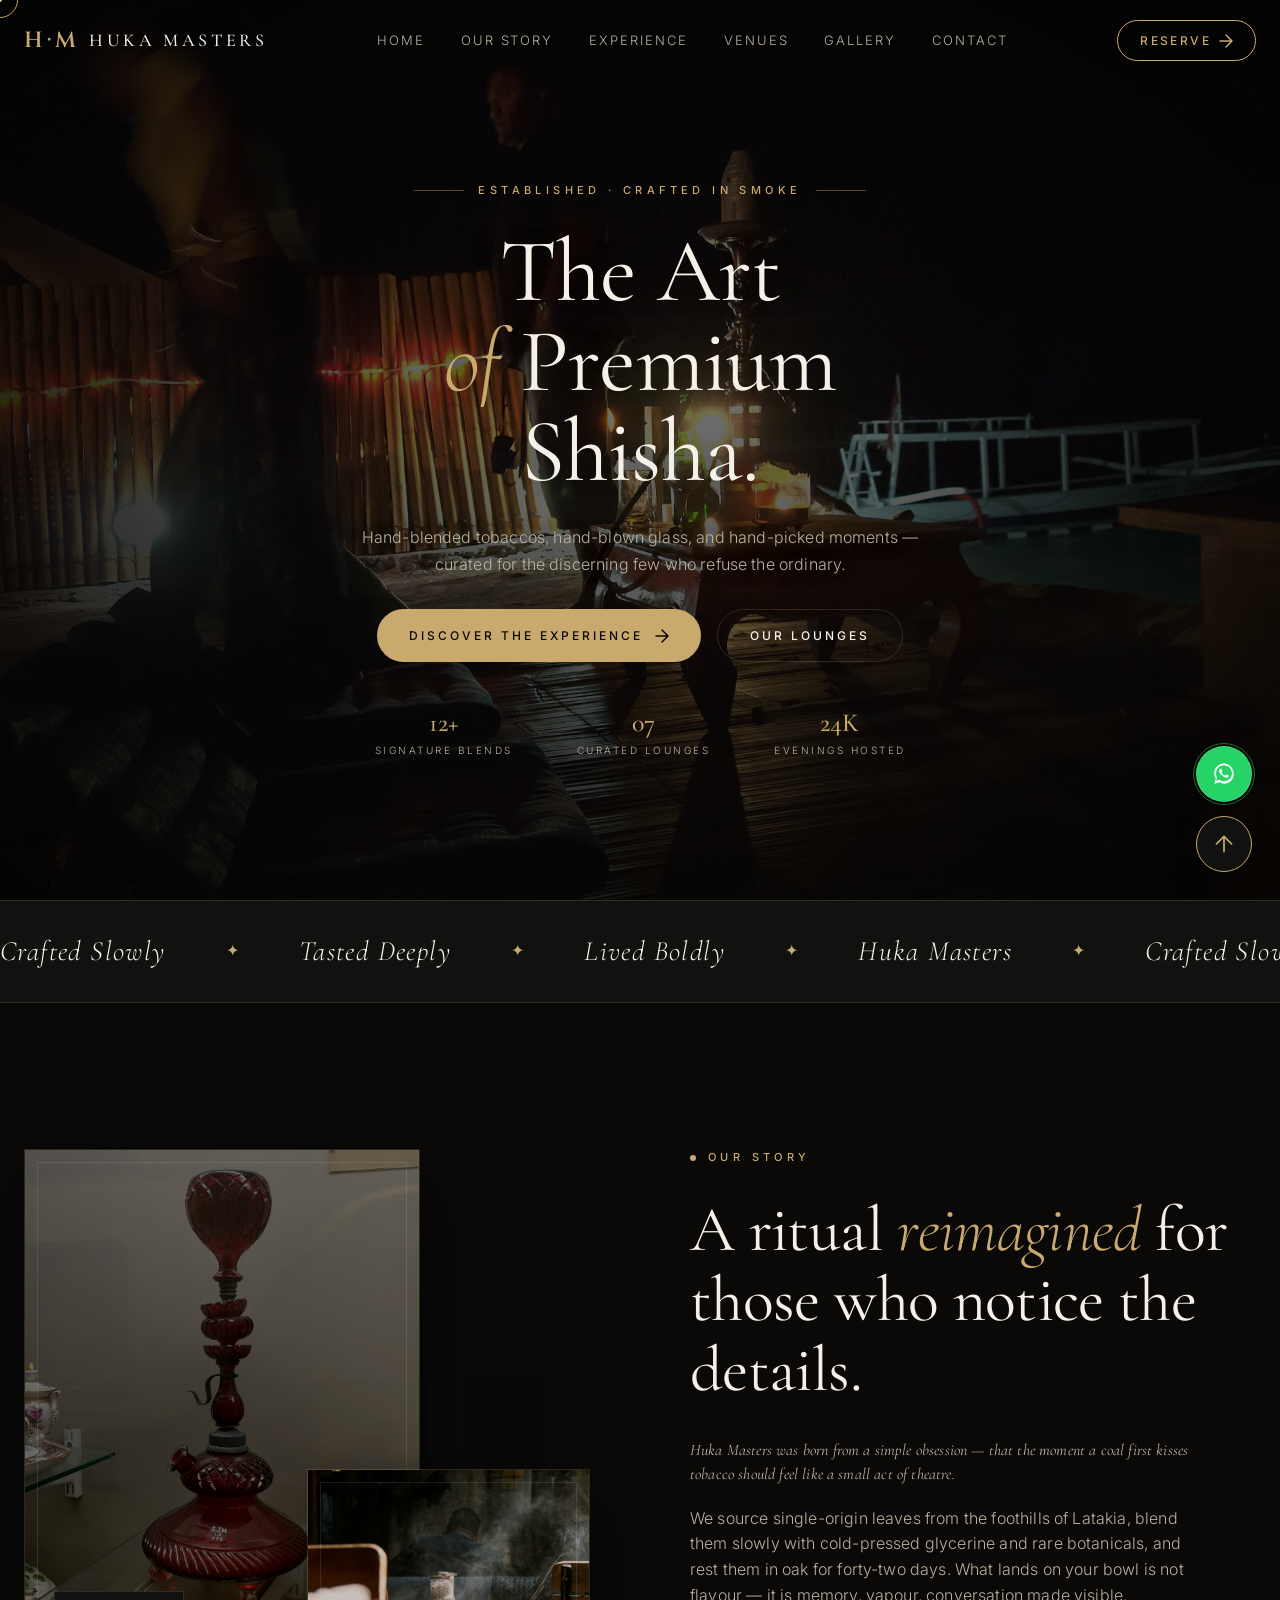
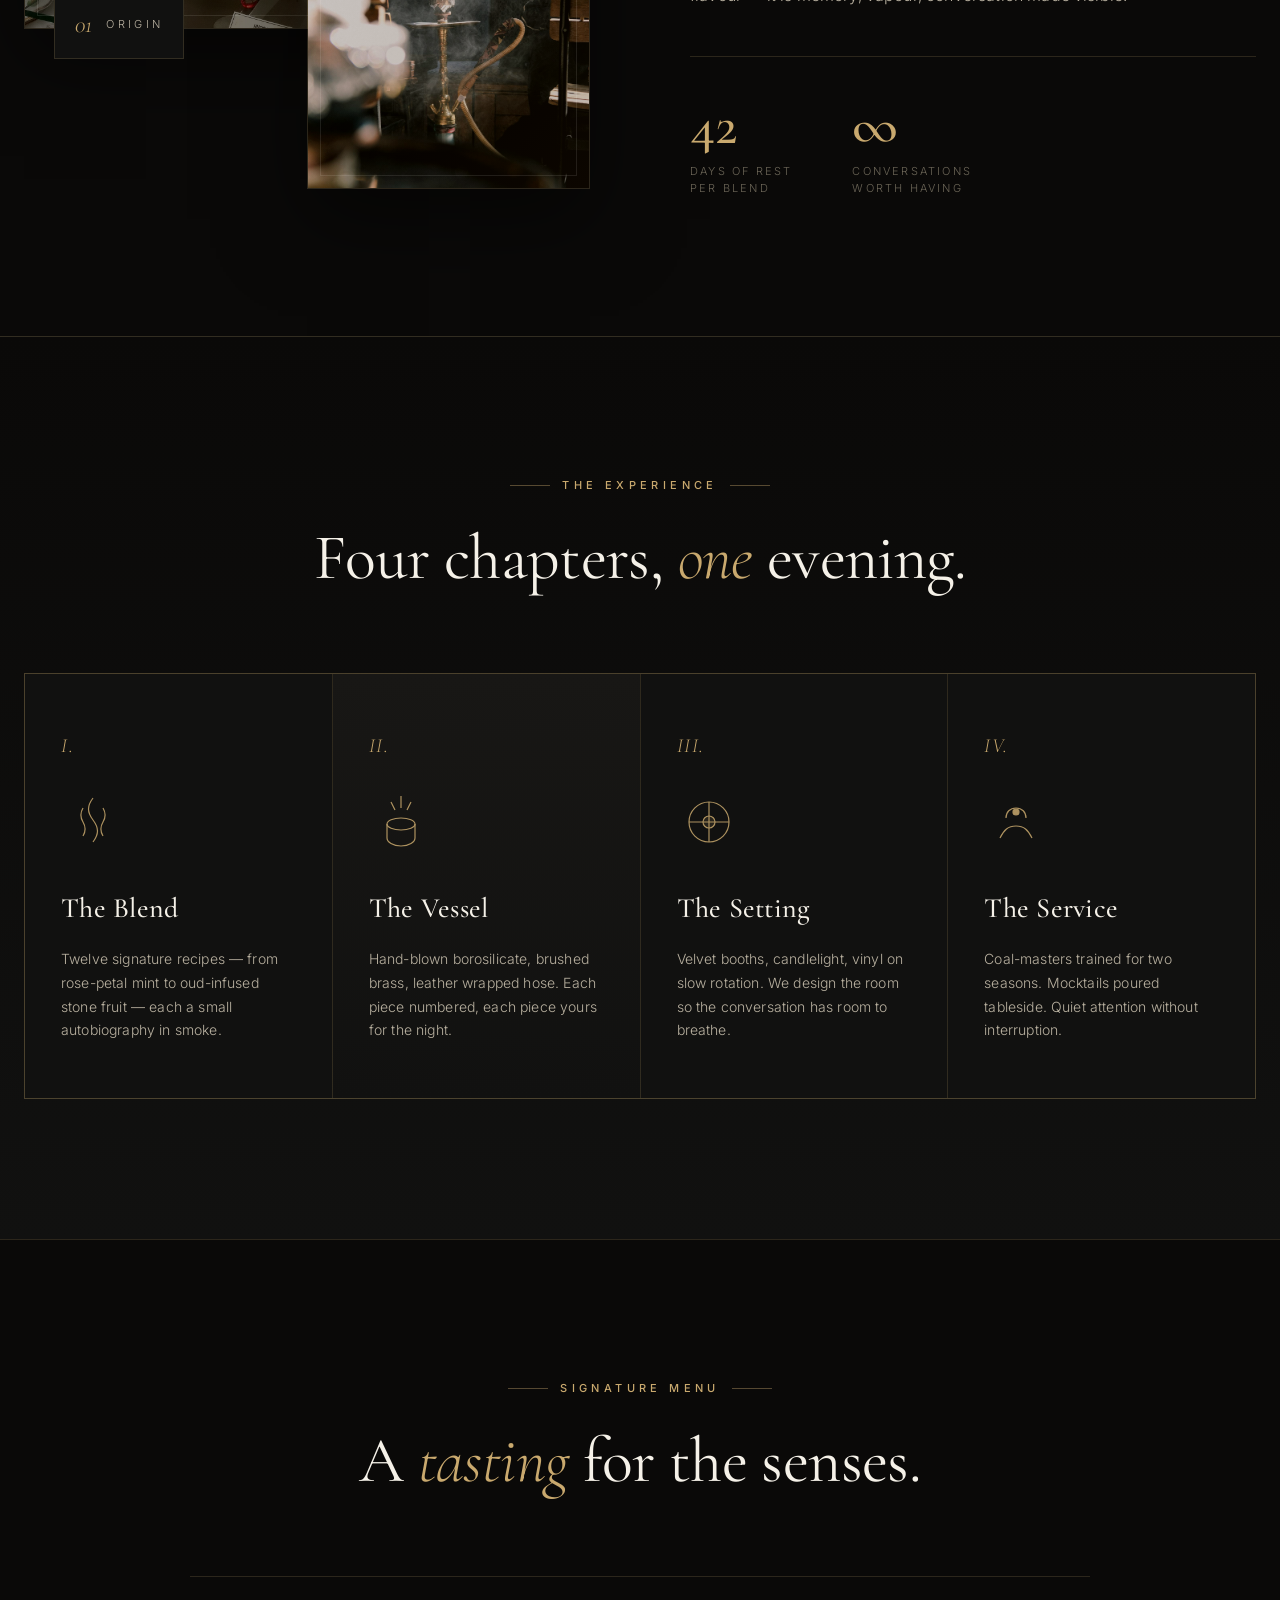
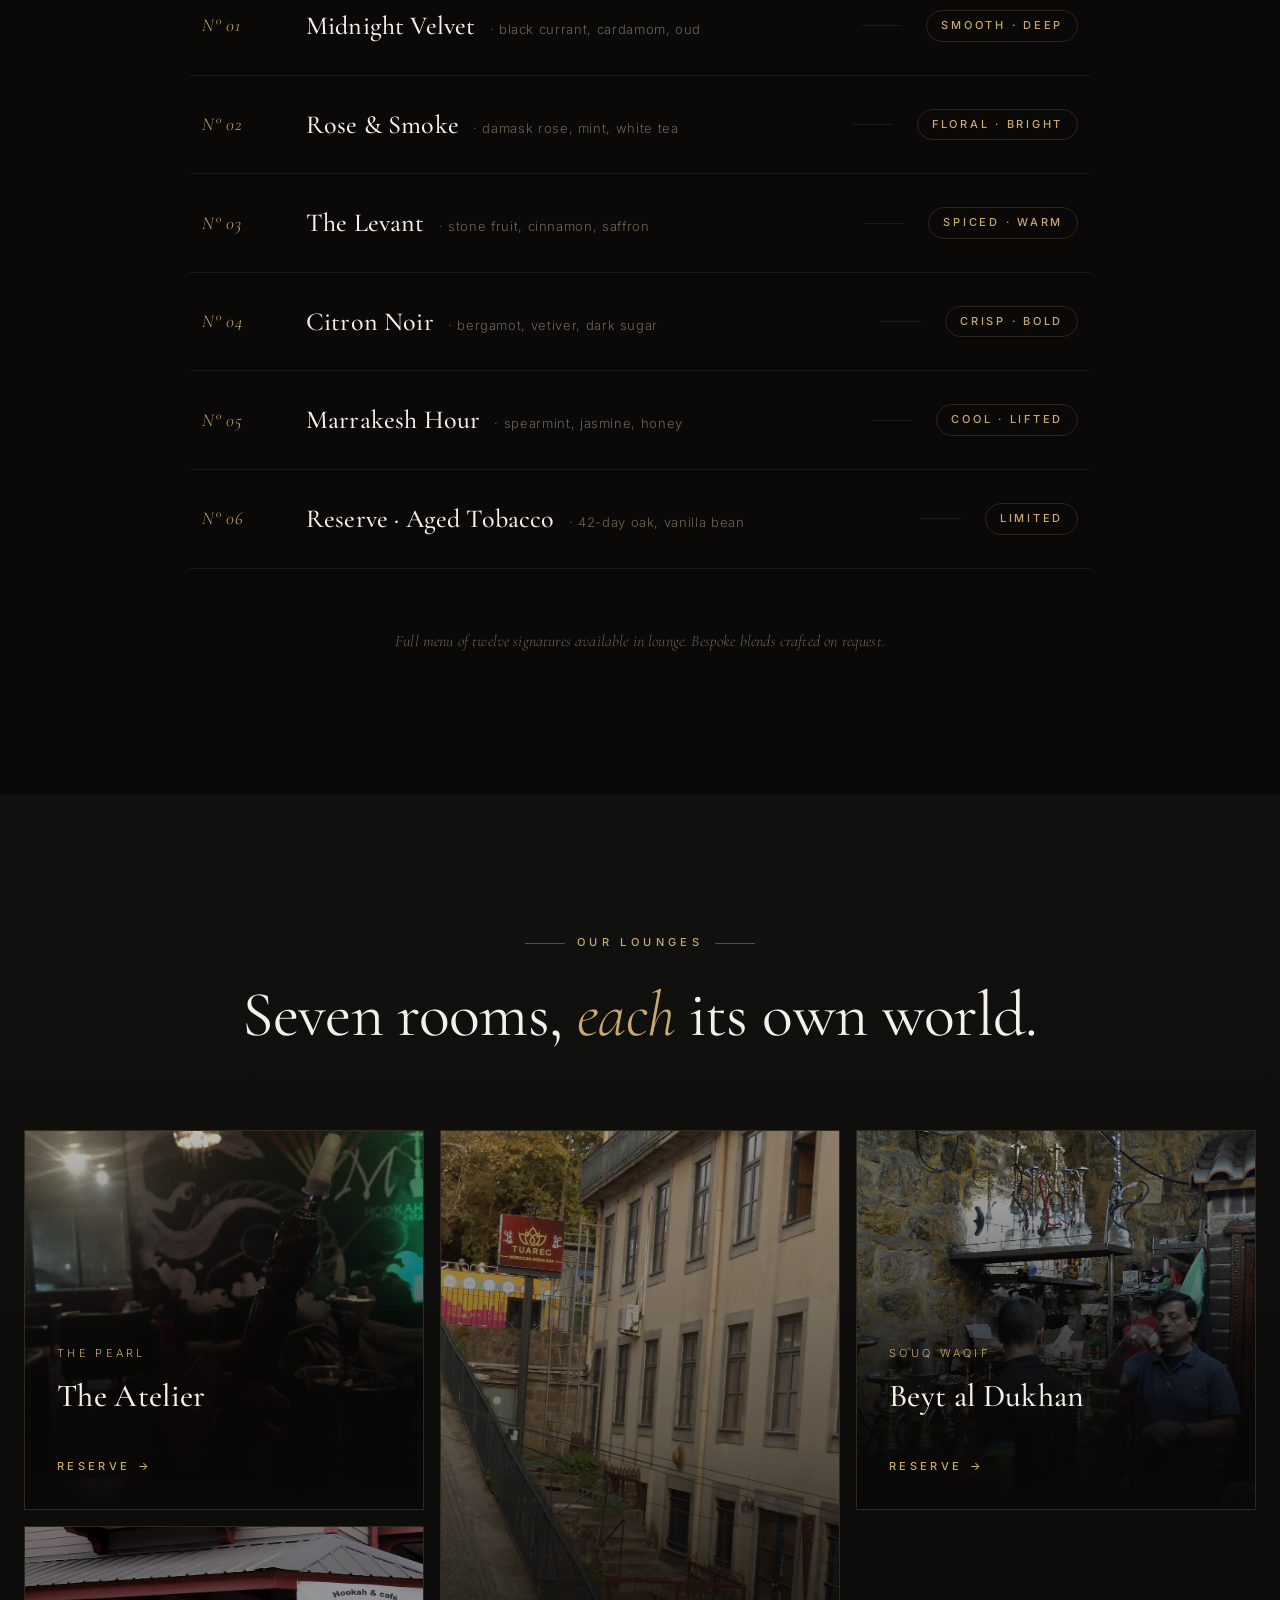
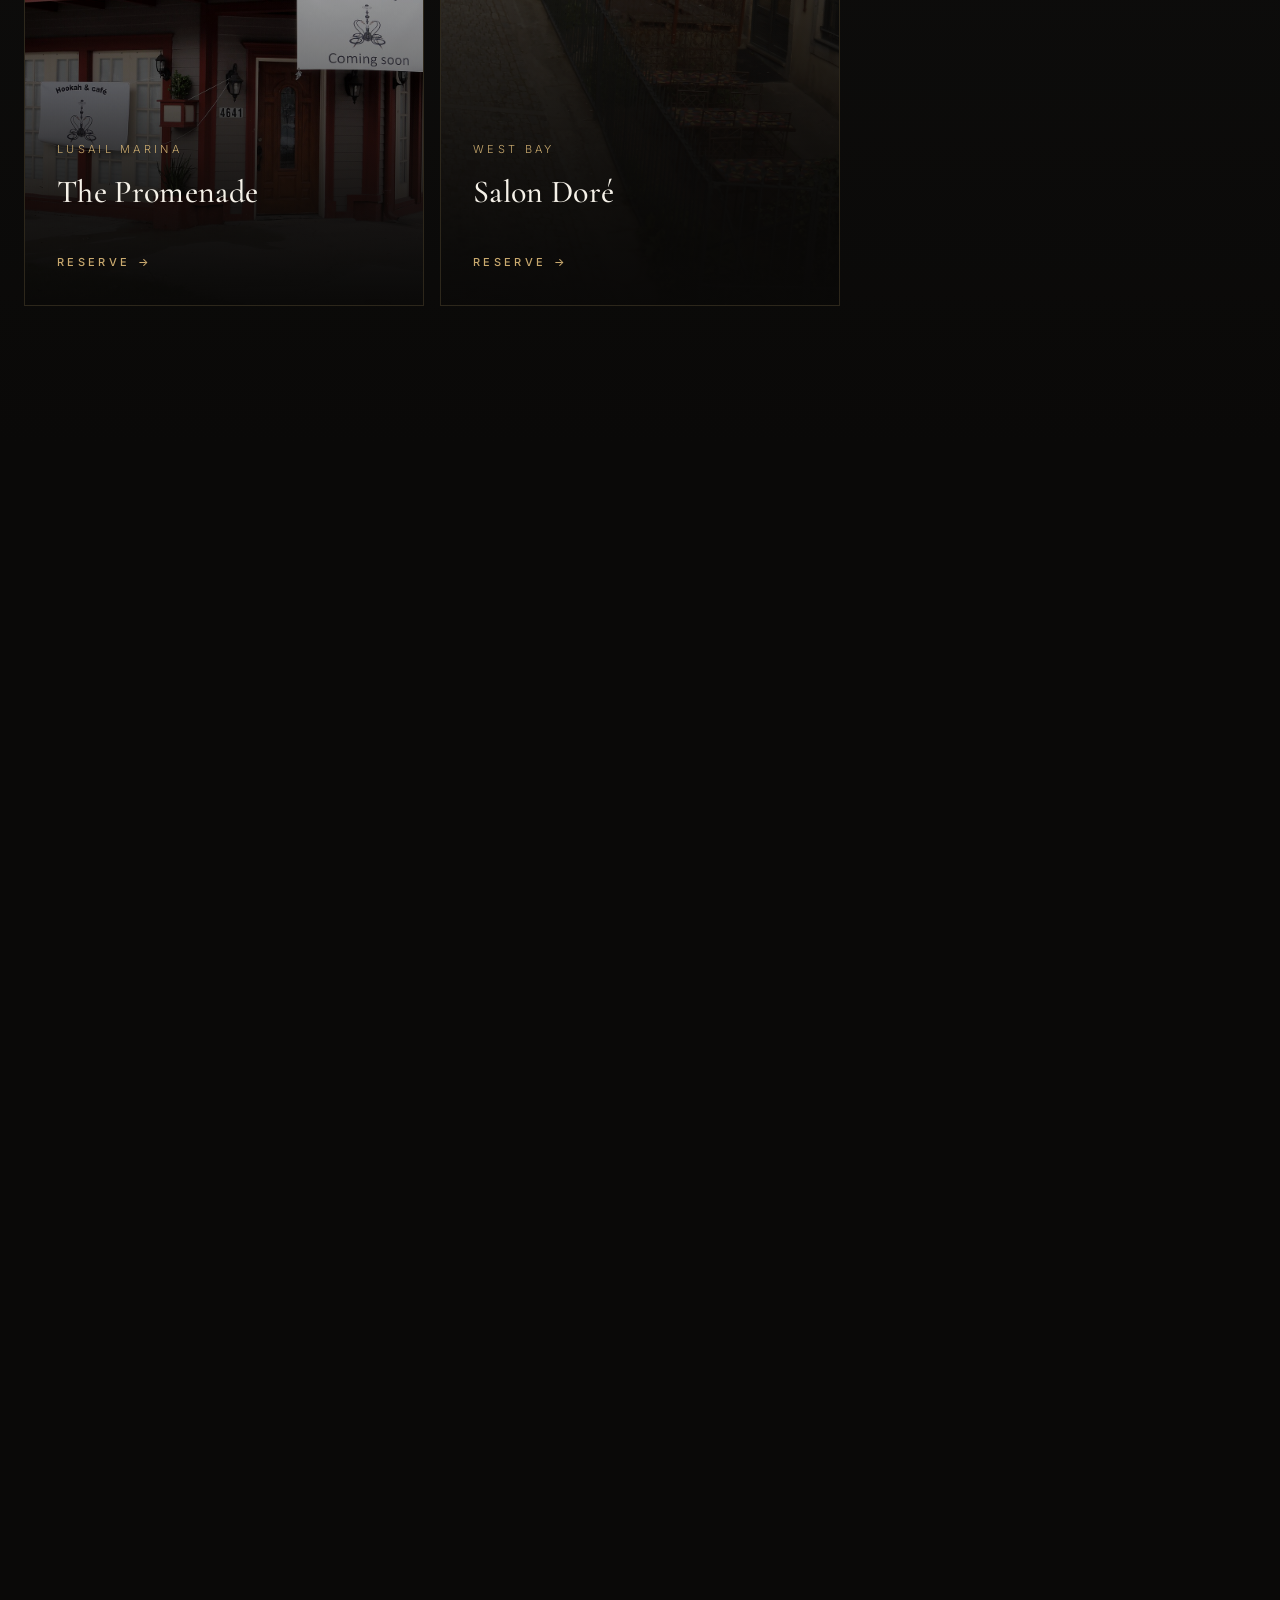
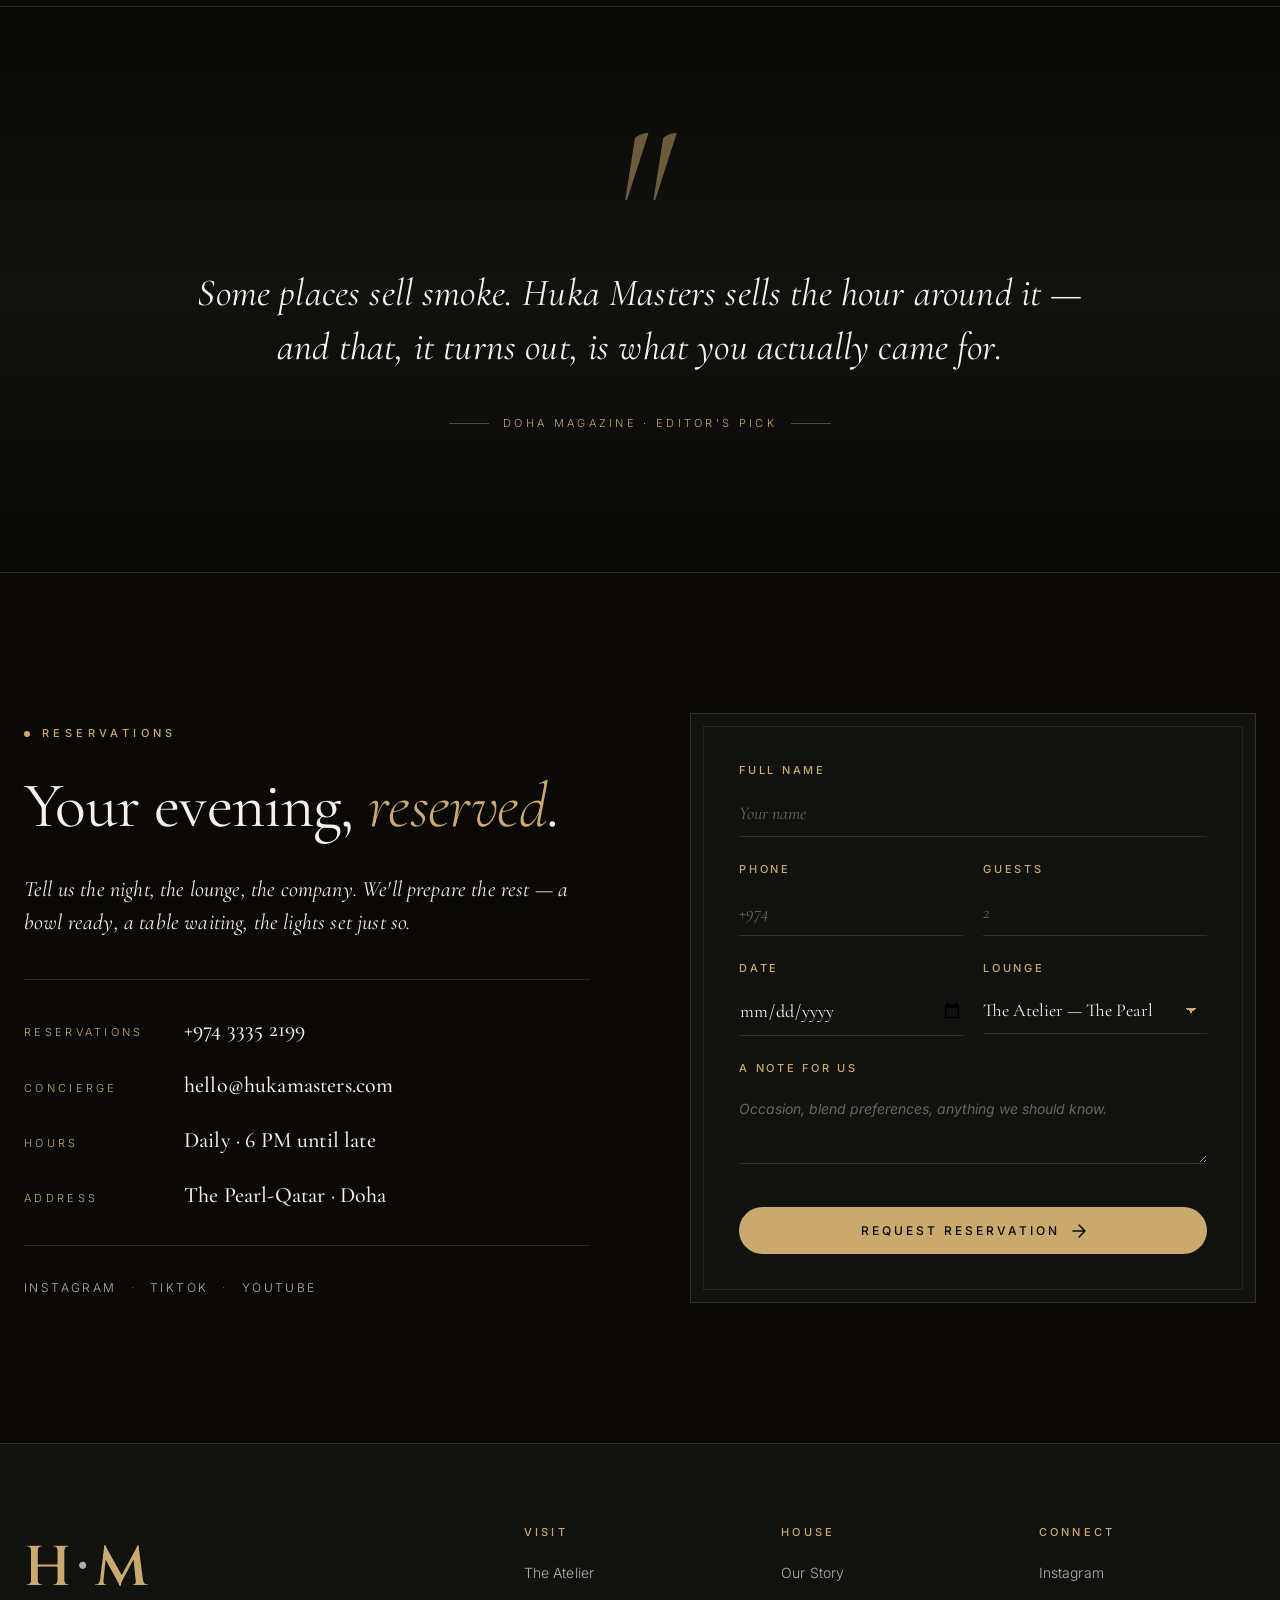
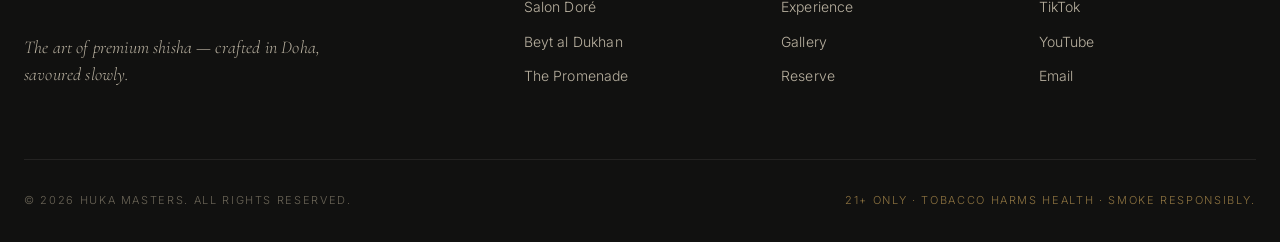
==== index.html @ c5ac6b54 "ASDA" ====
<!DOCTYPE html>
<html lang="en">
<head>
  <meta charset="UTF-8" />
  <meta name="viewport" content="width=device-width, initial-scale=1.0" />
  <meta name="description" content="Huka Masters — A luxury shisha & hookah experience. Premium blends, curated lounges, unforgettable evenings." />
  <title>Huka Masters — The Art of Premium Shisha</title>

  <link rel="preconnect" href="https://fonts.googleapis.com" />
  <link rel="preconnect" href="https://fonts.gstatic.com" crossorigin />
  <link href="https://fonts.googleapis.com/css2?family=Cormorant+Garamond:wght@300;400;500;600;700&family=Cinzel:wght@400;500;600;700&family=Inter:wght@300;400;500;600&display=swap" rel="stylesheet" />

  <link rel="stylesheet" href="css/style.css" />
</head>
<body>

  <!-- LOADER -->
  <div class="loader" id="loader">
    <div class="loader-inner">
      <div class="loader-mark">H<span>·</span>M</div>
      <div class="loader-line"><span></span></div>
      <div class="loader-text">Huka Masters</div>
    </div>
  </div>

  <!-- CUSTOM CURSOR -->
  <div class="cursor" id="cursor"></div>
  <div class="cursor-dot" id="cursor-dot"></div>

  <!-- AMBIENT SMOKE BACKGROUND -->
  <div class="smoke-bg">
    <div class="smoke smoke-1"></div>
    <div class="smoke smoke-2"></div>
    <div class="smoke smoke-3"></div>
  </div>

  <!-- NAVIGATION -->
  <header class="nav" id="nav">
    <div class="nav-inner">
      <a href="#home" class="brand">
        <span class="brand-mark">H<i>·</i>M</span>
        <span class="brand-name">Huka Masters</span>
      </a>

      <nav class="nav-links">
        <a href="#home" class="nav-link">Home</a>
        <a href="#story" class="nav-link">Our Story</a>
        <a href="#experience" class="nav-link">Experience</a>
        <a href="#venues" class="nav-link">Venues</a>
        <a href="#gallery" class="nav-link">Gallery</a>
        <a href="#contact" class="nav-link">Contact</a>
      </nav>

      <a href="#contact" class="nav-cta">
        <span>Reserve</span>
        <svg width="14" height="14" viewBox="0 0 14 14" fill="none"><path d="M1 7h12m0 0L7 1m6 6L7 13" stroke="currentColor" stroke-width="1.5" stroke-linecap="round"/></svg>
      </a>

      <button class="nav-toggle" id="nav-toggle" aria-label="Menu">
        <span></span><span></span><span></span>
      </button>
    </div>
  </header>

  <!-- MOBILE MENU -->
  <div class="mobile-menu" id="mobile-menu">
    <nav class="mobile-links">
      <a href="#home">Home</a>
      <a href="#story">Our Story</a>
      <a href="#experience">Experience</a>
      <a href="#venues">Venues</a>
      <a href="#gallery">Gallery</a>
      <a href="#contact">Contact</a>
    </nav>
  </div>

  <!-- HERO -->
  <section class="hero" id="home">
    <video class="hero-video"
           autoplay
           muted
           loop
           playsinline
           preload="metadata"
           poster="images/hero.jpg">
      <source src="images/hero.mp4" type="video/mp4" />
    </video>
    <div class="hero-bg"></div>
    <div class="hero-vignette"></div>

    <!-- Decorative hookah silhouette -->
    <svg class="hero-hookah" viewBox="0 0 200 320" fill="none" stroke="currentColor" stroke-width="0.8" aria-hidden="true">
      <!-- mouthpiece tip -->
      <path d="M30 20 Q40 30 50 35 L65 50" stroke-linecap="round"/>
      <circle cx="28" cy="18" r="3" fill="currentColor"/>
      <!-- hose curve -->
      <path d="M65 50 Q90 70 85 100 Q80 130 100 140" stroke-linecap="round"/>
      <!-- top plate / coal tray -->
      <ellipse cx="100" cy="135" rx="22" ry="4"/>
      <rect x="92" y="120" width="16" height="15" rx="1"/>
      <!-- bowl -->
      <path d="M88 138 L90 165 Q100 172 110 165 L112 138 Z"/>
      <!-- stem -->
      <rect x="96" y="170" width="8" height="80"/>
      <!-- decorative rings -->
      <line x1="92" y1="190" x2="108" y2="190"/>
      <line x1="92" y1="220" x2="108" y2="220"/>
      <!-- glass base -->
      <path d="M70 250 Q70 305 100 305 Q130 305 130 250 Z"/>
      <ellipse cx="100" cy="250" rx="30" ry="6"/>
      <!-- liquid line -->
      <path d="M76 280 Q100 285 124 280" opacity="0.5"/>
      <!-- rising smoke -->
      <path d="M28 18 Q24 8 30 0" stroke-linecap="round" opacity="0.6"/>
      <path d="M28 10 Q22 4 26 -6" stroke-linecap="round" opacity="0.4"/>
    </svg>

    <div class="hero-eyebrow">
      <span class="line"></span>
      <span>Established · Crafted in Smoke</span>
      <span class="line"></span>
    </div>

    <h1 class="hero-title">
      <span class="word reveal"><span>The Art</span></span>
      <span class="word reveal"><span><i>of</i> Premium</span></span>
      <span class="word reveal"><span>Shisha.</span></span>
    </h1>

    <p class="hero-sub fade-up">
      Hand-blended tobaccos, hand-blown glass, and hand-picked moments —
      curated for the discerning few who refuse the ordinary.
    </p>

    <div class="hero-actions fade-up">
      <a href="#experience" class="btn btn-gold">
        <span>Discover the Experience</span>
        <svg width="14" height="14" viewBox="0 0 14 14" fill="none"><path d="M1 7h12m0 0L7 1m6 6L7 13" stroke="currentColor" stroke-width="1.5" stroke-linecap="round"/></svg>
      </a>
      <a href="#venues" class="btn btn-ghost">Our Lounges</a>
    </div>

    <!-- Floating numbers -->
    <div class="hero-stats">
      <div class="stat"><span class="num">12+</span><span class="lbl">Signature Blends</span></div>
      <div class="stat"><span class="num">07</span><span class="lbl">Curated Lounges</span></div>
      <div class="stat"><span class="num">24K</span><span class="lbl">Evenings Hosted</span></div>
    </div>
  </section>

  <!-- MARQUEE -->
  <div class="marquee">
    <div class="marquee-track">
      <span>Crafted Slowly</span><i>✦</i>
      <span>Tasted Deeply</span><i>✦</i>
      <span>Lived Boldly</span><i>✦</i>
      <span>Huka Masters</span><i>✦</i>
      <span>Crafted Slowly</span><i>✦</i>
      <span>Tasted Deeply</span><i>✦</i>
      <span>Lived Boldly</span><i>✦</i>
      <span>Huka Masters</span><i>✦</i>
    </div>
  </div>

  <!-- STORY / ABOUT -->
  <section class="story" id="story">
    <div class="container grid-2">
      <div class="story-visual">
        <div class="story-image">
          <div class="img-frame">
            <div class="img-fill img-1"></div>
          </div>
          <div class="img-caption">
            <span class="cap-num">01</span>
            <span class="cap-text">Origin</span>
          </div>
        </div>
        <div class="story-image story-image-2">
          <div class="img-frame">
            <div class="img-fill img-2"></div>
          </div>
        </div>
      </div>

      <div class="story-text">
        <div class="section-eyebrow">
          <span class="dot"></span>
          <span>Our Story</span>
        </div>
        <h2 class="section-title">
          A ritual <i>reimagined</i> for those who notice the details.
        </h2>
        <p class="lede">
          Huka Masters was born from a simple obsession — that the moment a coal
          first kisses tobacco should feel like a small act of theatre.
        </p>
        <p>
          We source single-origin leaves from the foothills of Latakia, blend
          them slowly with cold-pressed glycerine and rare botanicals, and rest
          them in oak for forty-two days. What lands on your bowl is not
          flavour — it is memory, vapour, conversation made visible.
        </p>
        <div class="story-meta">
          <div class="meta">
            <span class="meta-num">42</span>
            <span class="meta-lbl">Days of rest<br/>per blend</span>
          </div>
          <div class="meta">
            <span class="meta-num">∞</span>
            <span class="meta-lbl">Conversations<br/>worth having</span>
          </div>
        </div>
      </div>
    </div>
  </section>

  <!-- EXPERIENCE / SERVICES -->
  <section class="experience" id="experience">
    <div class="container">
      <div class="section-head">
        <div class="section-eyebrow center">
          <span class="line"></span>
          <span>The Experience</span>
          <span class="line"></span>
        </div>
        <h2 class="section-title center">
          Four chapters, <i>one</i> evening.
        </h2>
      </div>

      <div class="exp-grid">
        <article class="exp-card">
          <div class="exp-num">I.</div>
          <div class="exp-icon">
            <svg viewBox="0 0 64 64" fill="none" stroke="currentColor" stroke-width="1.2">
              <path d="M32 8c-6 8-6 14 0 22s6 14 0 22"/>
              <path d="M22 18c-3 5-3 9 0 14s3 9 0 14"/>
              <path d="M42 18c3 5 3 9 0 14s-3 9 0 14"/>
            </svg>
          </div>
          <h3>The Blend</h3>
          <p>Twelve signature recipes — from rose-petal mint to oud-infused stone fruit — each a small autobiography in smoke.</p>
        </article>

        <article class="exp-card featured">
          <div class="exp-num">II.</div>
          <div class="exp-icon">
            <svg viewBox="0 0 64 64" fill="none" stroke="currentColor" stroke-width="1.2">
              <path d="M32 6v12M22 12l4 8M42 12l-4 8"/>
              <ellipse cx="32" cy="34" rx="14" ry="6"/>
              <path d="M18 34v14c0 4 6 8 14 8s14-4 14-8V34"/>
            </svg>
          </div>
          <h3>The Vessel</h3>
          <p>Hand-blown borosilicate, brushed brass, leather wrapped hose. Each piece numbered, each piece yours for the night.</p>
        </article>

        <article class="exp-card">
          <div class="exp-num">III.</div>
          <div class="exp-icon">
            <svg viewBox="0 0 64 64" fill="none" stroke="currentColor" stroke-width="1.2">
              <circle cx="32" cy="32" r="20"/>
              <path d="M32 12v40M12 32h40"/>
              <circle cx="32" cy="32" r="6" fill="currentColor" fill-opacity="0.15"/>
            </svg>
          </div>
          <h3>The Setting</h3>
          <p>Velvet booths, candlelight, vinyl on slow rotation. We design the room so the conversation has room to breathe.</p>
        </article>

        <article class="exp-card">
          <div class="exp-num">IV.</div>
          <div class="exp-icon">
            <svg viewBox="0 0 64 64" fill="none" stroke="currentColor" stroke-width="1.2">
              <path d="M16 48c4-8 8-12 16-12s12 4 16 12"/>
              <path d="M22 28c0-6 4-10 10-10s10 4 10 10"/>
              <circle cx="32" cy="22" r="3" fill="currentColor"/>
            </svg>
          </div>
          <h3>The Service</h3>
          <p>Coal-masters trained for two seasons. Mocktails poured tableside. Quiet attention without interruption.</p>
        </article>
      </div>
    </div>
  </section>

  <!-- SIGNATURE BLENDS -->
  <section class="blends">
    <div class="container">
      <div class="section-head">
        <div class="section-eyebrow center">
          <span class="line"></span>
          <span>Signature Menu</span>
          <span class="line"></span>
        </div>
        <h2 class="section-title center">A <i>tasting</i> for the senses.</h2>
      </div>

      <div class="blend-list">
        <div class="blend-row">
          <div class="blend-no">N° 01</div>
          <div class="blend-name">Midnight Velvet <span>· black currant, cardamom, oud</span></div>
          <div class="blend-dots"></div>
          <div class="blend-tag">Smooth · Deep</div>
        </div>
        <div class="blend-row">
          <div class="blend-no">N° 02</div>
          <div class="blend-name">Rose &amp; Smoke <span>· damask rose, mint, white tea</span></div>
          <div class="blend-dots"></div>
          <div class="blend-tag">Floral · Bright</div>
        </div>
        <div class="blend-row">
          <div class="blend-no">N° 03</div>
          <div class="blend-name">The Levant <span>· stone fruit, cinnamon, saffron</span></div>
          <div class="blend-dots"></div>
          <div class="blend-tag">Spiced · Warm</div>
        </div>
        <div class="blend-row">
          <div class="blend-no">N° 04</div>
          <div class="blend-name">Citron Noir <span>· bergamot, vetiver, dark sugar</span></div>
          <div class="blend-dots"></div>
          <div class="blend-tag">Crisp · Bold</div>
        </div>
        <div class="blend-row">
          <div class="blend-no">N° 05</div>
          <div class="blend-name">Marrakesh Hour <span>· spearmint, jasmine, honey</span></div>
          <div class="blend-dots"></div>
          <div class="blend-tag">Cool · Lifted</div>
        </div>
        <div class="blend-row">
          <div class="blend-no">N° 06</div>
          <div class="blend-name">Reserve · Aged Tobacco <span>· 42-day oak, vanilla bean</span></div>
          <div class="blend-dots"></div>
          <div class="blend-tag">Limited</div>
        </div>
      </div>

      <div class="blends-note">
        Full menu of twelve signatures available in lounge. Bespoke blends crafted on request.
      </div>
    </div>
  </section>

  <!-- VENUES -->
  <section class="venues" id="venues">
    <div class="container">
      <div class="section-head">
        <div class="section-eyebrow center">
          <span class="line"></span>
          <span>Our Lounges</span>
          <span class="line"></span>
        </div>
        <h2 class="section-title center">Seven rooms, <i>each</i> its own world.</h2>
      </div>

      <div class="venue-grid">
        <article class="venue-card">
          <div class="venue-img venue-img-1"></div>
          <div class="venue-overlay"></div>
          <div class="venue-content">
            <span class="venue-loc">The Pearl</span>
            <h3>The Atelier</h3>
            <p>Our flagship — twelve seats, candlelight only, reservation just past midnight.</p>
            <a href="#contact" class="venue-link">Reserve <span>→</span></a>
          </div>
        </article>

        <article class="venue-card tall">
          <div class="venue-img venue-img-2"></div>
          <div class="venue-overlay"></div>
          <div class="venue-content">
            <span class="venue-loc">West Bay</span>
            <h3>Salon Doré</h3>
            <p>Brass, velvet and a private cellar of rare blends. Members and guests.</p>
            <a href="#contact" class="venue-link">Reserve <span>→</span></a>
          </div>
        </article>

        <article class="venue-card">
          <div class="venue-img venue-img-3"></div>
          <div class="venue-overlay"></div>
          <div class="venue-content">
            <span class="venue-loc">Souq Waqif</span>
            <h3>Beyt al Dukhan</h3>
            <p>Old-city walls, courtyard lanterns, the slowest service in the city — by design.</p>
            <a href="#contact" class="venue-link">Reserve <span>→</span></a>
          </div>
        </article>

        <article class="venue-card">
          <div class="venue-img venue-img-4"></div>
          <div class="venue-overlay"></div>
          <div class="venue-content">
            <span class="venue-loc">Lusail Marina</span>
            <h3>The Promenade</h3>
            <p>Open terrace, sea air, conversation that spills into the small hours.</p>
            <a href="#contact" class="venue-link">Reserve <span>→</span></a>
          </div>
        </article>
      </div>
    </div>
  </section>

  <!-- GALLERY -->
  <section class="gallery" id="gallery">
    <div class="container">
      <div class="section-head">
        <div class="section-eyebrow center">
          <span class="line"></span>
          <span>The Gallery</span>
          <span class="line"></span>
        </div>
        <h2 class="section-title center">Moments, <i>caught</i> in vapour.</h2>
      </div>

      <div class="gallery-grid">
        <div class="g-item g-1"></div>
        <div class="g-item g-2"></div>
        <div class="g-item g-3"></div>
        <div class="g-item g-4"></div>
        <div class="g-item g-5"></div>
        <div class="g-item g-6"></div>
        <div class="g-item g-7"></div>
        <div class="g-item g-8"></div>
      </div>
    </div>
  </section>

  <!-- TESTIMONIAL -->
  <section class="testimonial">
    <div class="container">
      <div class="quote-mark">"</div>
      <blockquote>
        Some places sell smoke. Huka Masters sells the hour around it —
        and that, it turns out, is what you actually came for.
      </blockquote>
      <div class="quote-attr">
        <span class="line"></span>
        <span>Doha Magazine · Editor's Pick</span>
        <span class="line"></span>
      </div>
    </div>
  </section>

  <!-- CONTACT / RESERVE -->
  <section class="contact" id="contact">
    <div class="container grid-2">
      <div class="contact-info">
        <div class="section-eyebrow">
          <span class="dot"></span>
          <span>Reservations</span>
        </div>
        <h2 class="section-title">
          Your evening, <i>reserved</i>.
        </h2>
        <p class="lede">
          Tell us the night, the lounge, the company. We'll prepare the rest —
          a bowl ready, a table waiting, the lights set just so.
        </p>

        <div class="contact-list">
          <div class="contact-item">
            <span class="ci-label">Reservations</span>
            <a href="tel:+97433352199">+974 3335 2199</a>
          </div>
          <div class="contact-item">
            <span class="ci-label">Concierge</span>
            <a href="mailto:hello@hukamasters.com">hello@hukamasters.com</a>
          </div>
          <div class="contact-item">
            <span class="ci-label">Hours</span>
            <span>Daily · 6 PM until late</span>
          </div>
          <div class="contact-item">
            <span class="ci-label">Address</span>
            <span>The Pearl-Qatar · Doha</span>
          </div>
        </div>

        <div class="socials">
          <a href="#" aria-label="Instagram">Instagram</a>
          <span>·</span>
          <a href="#" aria-label="TikTok">TikTok</a>
          <span>·</span>
          <a href="#" aria-label="YouTube">YouTube</a>
        </div>
      </div>

      <form class="contact-form" onsubmit="event.preventDefault(); this.querySelector('.form-success').classList.add('show');">
        <div class="form-row">
          <label>
            <span>Full name</span>
            <input type="text" required placeholder="Your name" />
          </label>
        </div>
        <div class="form-row two">
          <label>
            <span>Phone</span>
            <input type="tel" required placeholder="+974" />
          </label>
          <label>
            <span>Guests</span>
            <input type="number" min="1" max="20" placeholder="2" />
          </label>
        </div>
        <div class="form-row two">
          <label>
            <span>Date</span>
            <input type="date" required />
          </label>
          <label>
            <span>Lounge</span>
            <select>
              <option>The Atelier — The Pearl</option>
              <option>Salon Doré — West Bay</option>
              <option>Beyt al Dukhan — Souq Waqif</option>
              <option>The Promenade — Lusail</option>
            </select>
          </label>
        </div>
        <div class="form-row">
          <label>
            <span>A note for us</span>
            <textarea rows="3" placeholder="Occasion, blend preferences, anything we should know."></textarea>
          </label>
        </div>

        <button type="submit" class="btn btn-gold form-submit">
          <span>Request Reservation</span>
          <svg width="14" height="14" viewBox="0 0 14 14" fill="none"><path d="M1 7h12m0 0L7 1m6 6L7 13" stroke="currentColor" stroke-width="1.5" stroke-linecap="round"/></svg>
        </button>

        <div class="form-success">
          ✦ Thank you. Our concierge will confirm within the hour.
        </div>
      </form>
    </div>
  </section>

  <!-- FOOTER -->
  <footer class="footer">
    <div class="container">
      <div class="footer-top">
        <div class="footer-brand">
          <div class="brand-mark big">H<i>·</i>M</div>
          <p class="footer-tag">The art of premium shisha — crafted in Doha, savoured slowly.</p>
        </div>

        <div class="footer-cols">
          <div class="footer-col">
            <h4>Visit</h4>
            <a href="#venues">The Atelier</a>
            <a href="#venues">Salon Doré</a>
            <a href="#venues">Beyt al Dukhan</a>
            <a href="#venues">The Promenade</a>
          </div>
          <div class="footer-col">
            <h4>House</h4>
            <a href="#story">Our Story</a>
            <a href="#experience">Experience</a>
            <a href="#gallery">Gallery</a>
            <a href="#contact">Reserve</a>
          </div>
          <div class="footer-col">
            <h4>Connect</h4>
            <a href="#">Instagram</a>
            <a href="#">TikTok</a>
            <a href="#">YouTube</a>
            <a href="mailto:hello@hukamasters.com">Email</a>
          </div>
        </div>
      </div>

      <div class="footer-bottom">
        <span>© 2026 Huka Masters. All rights reserved.</span>
        <span class="footer-warning">21+ only · Tobacco harms health · Smoke responsibly.</span>
      </div>
    </div>
  </footer>

  <!-- FLOATING ACTION BUTTONS -->
  <div class="fab-stack">
    <a href="https://wa.me/97433352199?text=Hello%20Huka%20Masters%2C%20I'd%20like%20to%20reserve%20a%20table."
       class="fab fab-wa"
       target="_blank"
       rel="noopener"
       aria-label="Chat on WhatsApp">
      <svg viewBox="0 0 32 32" aria-hidden="true">
        <path fill="currentColor" d="M16.003 3C9.374 3 4 8.373 4 15c0 2.39.7 4.61 1.91 6.49L4 28l6.7-1.86A12.94 12.94 0 0 0 16 27.998C22.628 27.998 28 22.624 28 16S22.628 3 16.003 3zm0 21.825c-1.97 0-3.81-.55-5.38-1.5l-.39-.23-3.97 1.1 1.06-3.86-.25-.4A9.81 9.81 0 0 1 6.18 15c0-5.42 4.42-9.83 9.84-9.83 5.42 0 9.84 4.41 9.84 9.83-.01 5.42-4.43 9.825-9.86 9.825zm5.39-7.36c-.3-.15-1.75-.86-2.02-.96-.27-.1-.47-.15-.66.15s-.76.96-.93 1.16c-.17.2-.34.22-.64.07-.3-.15-1.25-.46-2.38-1.46-.88-.78-1.47-1.74-1.64-2.04-.17-.3-.02-.46.13-.61.13-.13.3-.34.46-.51.15-.17.2-.3.3-.5.1-.2.05-.37-.03-.52-.07-.15-.66-1.6-.91-2.19-.24-.57-.49-.5-.66-.5-.17 0-.37-.02-.57-.02-.2 0-.51.07-.78.37-.27.3-1.02 1-1.02 2.45s1.05 2.85 1.2 3.05c.15.2 2.07 3.16 5.02 4.43.7.3 1.25.48 1.68.62.7.22 1.34.19 1.85.12.56-.08 1.75-.71 2-1.4.25-.69.25-1.28.17-1.4-.07-.12-.27-.2-.57-.35z"/>
      </svg>
      <span class="fab-tooltip">Chat with us</span>
    </a>

    <button class="fab fab-top" id="fabTop" aria-label="Back to top">
      <svg viewBox="0 0 24 24" fill="none" aria-hidden="true">
        <path d="M12 19V5M5 12l7-7 7 7" stroke="currentColor" stroke-width="1.6" stroke-linecap="round" stroke-linejoin="round"/>
      </svg>
      <span class="fab-tooltip">Back to top</span>
    </button>
  </div>

  <script src="js/main.js"></script>
</body>
</html>
---- css/style.css ----
/* ==========================================================================
   HUKAA BAZZ — Premium Shisha Lounge
   Theme: Onyx + Champagne Gold
   ========================================================================== */

:root {
  --bg: #0a0908;
  --bg-2: #111110;
  --bg-3: #181715;
  --ink: #f5f1e8;
  --ink-soft: #b9b1a0;
  --ink-mute: #6b6557;
  --gold: #c9a96e;
  --gold-bright: #e4c97f;
  --gold-deep: #8d7340;
  --line: rgba(201, 169, 110, 0.18);
  --line-soft: rgba(245, 241, 232, 0.08);
  --shadow: 0 30px 80px rgba(0, 0, 0, 0.5);
  --ease: cubic-bezier(0.65, 0, 0.35, 1);
  --ease-out: cubic-bezier(0.22, 1, 0.36, 1);
}

* { box-sizing: border-box; margin: 0; padding: 0; }

html { scroll-behavior: smooth; }

body {
  background: var(--bg);
  color: var(--ink);
  font-family: 'Inter', system-ui, sans-serif;
  font-weight: 300;
  line-height: 1.6;
  letter-spacing: 0.01em;
  overflow-x: hidden;
  cursor: none;
}

@media (max-width: 900px) {
  body { cursor: auto; }
}

a { color: inherit; text-decoration: none; }
button { font-family: inherit; cursor: pointer; border: none; background: none; color: inherit; }
img { max-width: 100%; display: block; }

::selection { background: var(--gold); color: var(--bg); }

/* ==========================================================================
   LOADER
   ========================================================================== */
.loader {
  position: fixed;
  inset: 0;
  background: var(--bg);
  z-index: 9999;
  display: grid;
  place-items: center;
  transition: opacity 0.8s var(--ease), visibility 0.8s var(--ease);
}
.loader.gone { opacity: 0; visibility: hidden; pointer-events: none; }
.loader-inner { text-align: center; }
.loader-mark {
  font-family: 'Cinzel', serif;
  font-size: clamp(48px, 8vw, 96px);
  font-weight: 600;
  letter-spacing: 0.1em;
  color: var(--gold);
  margin-bottom: 24px;
}
.loader-mark span {
  display: inline-block;
  font-style: italic;
  color: var(--ink);
  margin: 0 0.1em;
  opacity: 0.6;
}
.loader-line {
  width: 240px;
  height: 1px;
  background: var(--line-soft);
  margin: 0 auto 20px;
  overflow: hidden;
}
.loader-line span {
  display: block;
  height: 100%;
  width: 100%;
  background: var(--gold);
  transform-origin: left;
  animation: loadFill 1.6s var(--ease-out) forwards;
}
@keyframes loadFill {
  0% { transform: scaleX(0); }
  100% { transform: scaleX(1); }
}
.loader-text {
  font-family: 'Cormorant Garamond', serif;
  font-size: 14px;
  letter-spacing: 0.4em;
  text-transform: uppercase;
  color: var(--ink-soft);
}

/* ==========================================================================
   CUSTOM CURSOR
   ========================================================================== */
.cursor, .cursor-dot {
  position: fixed;
  pointer-events: none;
  z-index: 9000;
  transform: translate(-50%, -50%);
  mix-blend-mode: difference;
}
.cursor {
  width: 36px;
  height: 36px;
  border: 1px solid var(--gold);
  border-radius: 50%;
  transition: width 0.25s var(--ease), height 0.25s var(--ease), border-color 0.25s var(--ease);
}
.cursor.hover { width: 64px; height: 64px; border-color: var(--gold-bright); }
.cursor-dot {
  width: 4px;
  height: 4px;
  background: var(--gold-bright);
  border-radius: 50%;
}
@media (max-width: 900px) {
  .cursor, .cursor-dot { display: none; }
}

/* ==========================================================================
   AMBIENT SMOKE
   ========================================================================== */
.smoke-bg {
  position: fixed;
  inset: 0;
  pointer-events: none;
  z-index: 0;
  overflow: hidden;
}
.smoke {
  position: absolute;
  border-radius: 50%;
  filter: blur(120px);
  opacity: 0.15;
  animation: drift 30s ease-in-out infinite;
}
.smoke-1 {
  width: 600px; height: 600px;
  background: radial-gradient(circle, var(--gold) 0%, transparent 70%);
  top: 10%; left: -10%;
}
.smoke-2 {
  width: 800px; height: 800px;
  background: radial-gradient(circle, #4a3a1f 0%, transparent 70%);
  bottom: -20%; right: -15%;
  animation-delay: -10s;
}
.smoke-3 {
  width: 500px; height: 500px;
  background: radial-gradient(circle, var(--gold-deep) 0%, transparent 70%);
  top: 50%; left: 40%;
  animation-delay: -20s;
  opacity: 0.08;
}
@keyframes drift {
  0%, 100% { transform: translate(0, 0) scale(1); }
  33% { transform: translate(80px, -60px) scale(1.1); }
  66% { transform: translate(-60px, 80px) scale(0.95); }
}

/* ==========================================================================
   LAYOUT
   ========================================================================== */
.container {
  width: min(100% - 48px, 1280px);
  margin: 0 auto;
  position: relative;
  z-index: 2;
}
.grid-2 {
  display: grid;
  grid-template-columns: 1fr 1fr;
  gap: 100px;
  align-items: center;
}
@media (max-width: 900px) {
  .grid-2 { grid-template-columns: 1fr; gap: 60px; }
}

/* ==========================================================================
   NAVIGATION
   ========================================================================== */
.nav {
  position: fixed;
  top: 0; left: 0; right: 0;
  z-index: 1000;
  padding: 20px 0;
  transition: padding 0.4s var(--ease), background 0.4s var(--ease), backdrop-filter 0.4s var(--ease);
}
.nav.scrolled {
  padding: 14px 0;
  background: rgba(10, 9, 8, 0.7);
  backdrop-filter: blur(20px) saturate(140%);
  -webkit-backdrop-filter: blur(20px) saturate(140%);
  border-bottom: 1px solid var(--line-soft);
}
.nav-inner {
  width: min(100% - 48px, 1280px);
  margin: 0 auto;
  display: flex;
  align-items: center;
  justify-content: space-between;
  gap: 24px;
}
.brand {
  display: flex;
  align-items: center;
  gap: 12px;
}
.brand-mark {
  font-family: 'Cinzel', serif;
  font-size: 22px;
  font-weight: 600;
  color: var(--gold);
  letter-spacing: 0.08em;
}
.brand-mark i {
  font-style: normal;
  color: var(--ink);
  margin: 0 2px;
  opacity: 0.7;
}
.brand-mark.big { font-size: 56px; }
.brand-name {
  font-family: 'Cormorant Garamond', serif;
  font-size: 18px;
  font-weight: 500;
  letter-spacing: 0.2em;
  text-transform: uppercase;
  color: var(--ink);
}
.nav-links {
  display: flex;
  gap: 36px;
}
.nav-link {
  font-size: 13px;
  letter-spacing: 0.15em;
  text-transform: uppercase;
  color: var(--ink-soft);
  position: relative;
  padding: 8px 0;
  transition: color 0.3s var(--ease);
}
.nav-link::after {
  content: '';
  position: absolute;
  left: 0; bottom: 0;
  width: 0; height: 1px;
  background: var(--gold);
  transition: width 0.3s var(--ease);
}
.nav-link:hover { color: var(--gold); }
.nav-link:hover::after { width: 100%; }
.nav-cta {
  display: inline-flex;
  align-items: center;
  gap: 8px;
  padding: 10px 22px;
  border: 1px solid var(--gold);
  color: var(--gold);
  font-size: 12px;
  letter-spacing: 0.2em;
  text-transform: uppercase;
  font-weight: 500;
  border-radius: 100px;
  transition: all 0.3s var(--ease);
  position: relative;
  overflow: hidden;
}
.nav-cta::before {
  content: '';
  position: absolute;
  inset: 0;
  background: var(--gold);
  transform: translateX(-101%);
  transition: transform 0.4s var(--ease);
  z-index: -1;
}
.nav-cta:hover { color: var(--bg); }
.nav-cta:hover::before { transform: translateX(0); }
.nav-toggle {
  display: none;
  flex-direction: column;
  gap: 5px;
  padding: 8px;
}
.nav-toggle span {
  display: block;
  width: 24px;
  height: 1px;
  background: var(--ink);
  transition: transform 0.3s var(--ease), opacity 0.3s var(--ease);
}
.nav-toggle.open span:nth-child(1) { transform: translateY(6px) rotate(45deg); }
.nav-toggle.open span:nth-child(2) { opacity: 0; }
.nav-toggle.open span:nth-child(3) { transform: translateY(-6px) rotate(-45deg); }

@media (max-width: 900px) {
  .nav-links, .nav-cta { display: none; }
  .nav-toggle { display: flex; }
}

/* MOBILE MENU */
.mobile-menu {
  position: fixed;
  inset: 0;
  background: rgba(10, 9, 8, 0.96);
  backdrop-filter: blur(20px);
  z-index: 999;
  display: grid;
  place-items: center;
  opacity: 0;
  visibility: hidden;
  transition: opacity 0.4s var(--ease), visibility 0.4s var(--ease);
}
.mobile-menu.open { opacity: 1; visibility: visible; }
.mobile-links {
  display: flex;
  flex-direction: column;
  gap: 32px;
  text-align: center;
}
.mobile-links a {
  font-family: 'Cormorant Garamond', serif;
  font-size: 32px;
  letter-spacing: 0.08em;
  color: var(--ink);
  font-weight: 400;
}
.mobile-links a:hover { color: var(--gold); font-style: italic; }

/* ==========================================================================
   HERO
   ========================================================================== */
.hero {
  position: relative;
  min-height: 100vh;
  min-height: 100svh;
  display: flex;
  flex-direction: column;
  align-items: center;
  justify-content: center;
  padding: 110px 24px 70px;
  text-align: center;
  overflow: hidden;
}
.hero-video {
  position: absolute;
  inset: 0;
  width: 100%;
  height: 100%;
  object-fit: cover;
  z-index: 0;
  filter: saturate(0.9) contrast(1.05) brightness(0.85);
}
.hero-bg {
  position: absolute;
  inset: 0;
  background:
    radial-gradient(ellipse at center, transparent 0%, rgba(10,9,8,0.4) 60%, rgba(10,9,8,0.7) 100%),
    linear-gradient(180deg, rgba(10,9,8,0.35) 0%, rgba(10,9,8,0.65) 100%);
  z-index: 1;
  pointer-events: none;
  transition: transform 0.4s ease-out;
}
.hero-vignette {
  z-index: 1;
}
.hero > *:not(.hero-video):not(.hero-bg):not(.hero-vignette) {
  position: relative;
  z-index: 2;
}

/* Pause video on small screens to save bandwidth — fall back to poster */
@media (max-width: 700px) {
  .hero-video { display: none; }
  .hero-bg {
    background:
      radial-gradient(ellipse at 30% 40%, rgba(201, 169, 110, 0.22), transparent 55%),
      radial-gradient(ellipse at 70% 60%, rgba(141, 115, 64, 0.22), transparent 60%),
      linear-gradient(180deg, rgba(10,9,8,0.55) 0%, rgba(10,9,8,0.85) 100%),
      url('../images/hero.jpg') center/cover no-repeat;
  }
}

/* Tighter spacing on shorter laptops & landscape tablets */
@media (max-height: 800px) {
  .hero { padding: 90px 24px 50px; }
  .hero-title { font-size: clamp(36px, 5.5vw, 72px); margin-bottom: 22px; }
  .hero-eyebrow { margin-bottom: 22px; }
  .hero-sub { margin-bottom: 26px; font-size: 15px; }
}
@media (max-height: 640px) {
  .hero { padding: 80px 24px 40px; }
  .hero-title { font-size: clamp(32px, 5vw, 56px); }
  .hero-sub { display: none; }
}
.hero-vignette {
  position: absolute;
  inset: 0;
  background: radial-gradient(ellipse at center, transparent 30%, rgba(0,0,0,0.6) 100%);
  z-index: 1;
  pointer-events: none;
}
.hero-hookah {
  display: none;
}
@keyframes hookahFloat {
  0%, 100% { transform: translateY(-50%) translateX(0); }
  50% { transform: translateY(calc(-50% - 8px)) translateX(2px); }
}
@media (max-width: 1100px) {
  .hero-hookah { right: -10%; opacity: 0.1; }
}
@media (max-width: 700px) {
  .hero-hookah { display: none; }
}

.hero-eyebrow {
  display: flex;
  align-items: center;
  gap: 14px;
  margin-bottom: 28px;
  font-size: 11px;
  letter-spacing: 0.4em;
  text-transform: uppercase;
  color: var(--gold);
  font-weight: 500;
}
.hero-eyebrow .line {
  width: 50px;
  height: 1px;
  background: var(--gold);
  opacity: 0.4;
}

.hero-title {
  font-family: 'Cormorant Garamond', serif;
  font-size: clamp(40px, 7vw, 96px);
  font-weight: 400;
  line-height: 1;
  letter-spacing: -0.01em;
  margin-bottom: 28px;
  text-shadow: 0 4px 30px rgba(0, 0, 0, 0.5);
}
.hero-title i {
  font-family: 'Cormorant Garamond', serif;
  font-style: italic;
  color: var(--gold);
  font-weight: 300;
}
.word {
  display: block;
  overflow: hidden;
}
.word > span {
  display: inline-block;
  transform: translateY(110%);
  transition: transform 1.2s var(--ease-out);
}
.word.revealed > span { transform: translateY(0); }
.word.reveal:nth-child(1) > span { transition-delay: 0.2s; }
.word.reveal:nth-child(2) > span { transition-delay: 0.35s; }
.word.reveal:nth-child(3) > span { transition-delay: 0.5s; }

.hero-sub {
  max-width: 580px;
  font-size: 16px;
  color: var(--ink-soft);
  line-height: 1.65;
  margin-bottom: 32px;
  font-weight: 300;
  text-shadow: 0 2px 16px rgba(0, 0, 0, 0.5);
}

.fade-up {
  opacity: 0;
  transform: translateY(30px);
  transition: opacity 1s var(--ease-out), transform 1s var(--ease-out);
  transition-delay: 0.7s;
}
.fade-up.visible { opacity: 1; transform: translateY(0); }
.hero-actions.fade-up { transition-delay: 0.85s; }

.hero-actions {
  display: flex;
  gap: 16px;
  flex-wrap: wrap;
  justify-content: center;
}

.btn {
  display: inline-flex;
  align-items: center;
  gap: 12px;
  padding: 16px 32px;
  font-size: 12px;
  letter-spacing: 0.25em;
  text-transform: uppercase;
  font-weight: 500;
  border-radius: 100px;
  transition: all 0.4s var(--ease);
  position: relative;
  overflow: hidden;
}
.btn-gold {
  background: var(--gold);
  color: var(--bg);
}
.btn-gold:hover {
  background: var(--gold-bright);
  transform: translateY(-2px);
  box-shadow: 0 12px 30px rgba(201, 169, 110, 0.3);
}
.btn-gold svg { transition: transform 0.4s var(--ease); }
.btn-gold:hover svg { transform: translateX(4px); }
.btn-ghost {
  border: 1px solid var(--line);
  color: var(--ink);
}
.btn-ghost:hover {
  border-color: var(--gold);
  color: var(--gold);
}

.hero-scroll {
  position: absolute;
  bottom: 40px;
  left: 50%;
  transform: translateX(-50%);
  display: flex;
  flex-direction: column;
  align-items: center;
  gap: 14px;
  font-size: 10px;
  letter-spacing: 0.3em;
  text-transform: uppercase;
  color: var(--ink-mute);
}
.scroll-line {
  width: 1px;
  height: 60px;
  background: var(--line-soft);
  position: relative;
  overflow: hidden;
}
.scroll-line::after {
  content: '';
  position: absolute;
  top: -60px; left: 0;
  width: 100%; height: 30px;
  background: var(--gold);
  animation: scrollDot 2.4s ease-in-out infinite;
}
@keyframes scrollDot {
  0% { top: -30px; }
  100% { top: 60px; }
}

.hero-stats {
  display: flex;
  gap: 64px;
  margin-top: 48px;
  justify-content: center;
}
.stat { text-align: center; }
.stat .num {
  display: block;
  font-family: 'Cormorant Garamond', serif;
  font-size: 26px;
  font-weight: 500;
  color: var(--gold);
  line-height: 1;
}
.stat .lbl {
  display: block;
  font-size: 10px;
  letter-spacing: 0.25em;
  text-transform: uppercase;
  color: var(--ink-soft);
  margin-top: 6px;
}
@media (max-width: 600px) {
  .hero-stats { gap: 32px; margin-top: 36px; }
  .stat .num { font-size: 22px; }
  .stat .lbl { font-size: 9px; letter-spacing: 0.2em; }
}

/* ==========================================================================
   MARQUEE
   ========================================================================== */
.marquee {
  background: var(--bg-2);
  border-top: 1px solid var(--line);
  border-bottom: 1px solid var(--line);
  overflow: hidden;
  padding: 28px 0;
  position: relative;
  z-index: 2;
}
.marquee-track {
  display: flex;
  gap: 60px;
  white-space: nowrap;
  animation: marquee 30s linear infinite;
  font-family: 'Cormorant Garamond', serif;
  font-size: 28px;
  font-style: italic;
  color: var(--ink);
  align-items: center;
}
.marquee-track span { letter-spacing: 0.05em; }
.marquee-track i {
  font-style: normal;
  color: var(--gold);
  font-size: 16px;
}
@keyframes marquee {
  0% { transform: translateX(0); }
  100% { transform: translateX(-50%); }
}

/* ==========================================================================
   SECTION SHARED
   ========================================================================== */
section {
  padding: 140px 0;
  position: relative;
  z-index: 2;
}
@media (max-width: 768px) {
  section { padding: 90px 0; }
}

.section-eyebrow {
  display: inline-flex;
  align-items: center;
  gap: 12px;
  font-size: 11px;
  letter-spacing: 0.4em;
  text-transform: uppercase;
  color: var(--gold);
  font-weight: 500;
  margin-bottom: 28px;
}
.section-eyebrow.center { display: flex; justify-content: center; }
.section-eyebrow .dot {
  width: 6px; height: 6px;
  border-radius: 50%;
  background: var(--gold);
}
.section-eyebrow .line {
  width: 40px; height: 1px;
  background: var(--gold);
  opacity: 0.4;
}
.section-title {
  font-family: 'Cormorant Garamond', serif;
  font-size: clamp(36px, 5vw, 64px);
  font-weight: 400;
  line-height: 1.1;
  letter-spacing: -0.01em;
  margin-bottom: 32px;
}
.section-title.center { text-align: center; }
.section-title i {
  font-style: italic;
  color: var(--gold);
  font-weight: 300;
}
.section-head { margin-bottom: 80px; text-align: center; }
.lede {
  font-family: 'Cormorant Garamond', serif;
  font-size: 22px;
  font-style: italic;
  color: var(--ink);
  line-height: 1.5;
  margin-bottom: 24px;
  font-weight: 400;
}

/* ==========================================================================
   STORY
   ========================================================================== */
.story { background: var(--bg); }

.story-visual {
  position: relative;
  height: 640px;
}
.story-image {
  position: absolute;
  width: 70%;
  height: 75%;
  top: 0;
  left: 0;
}
.story-image-2 {
  width: 50%;
  height: 50%;
  top: auto;
  left: auto;
  bottom: 0;
  right: 0;
  z-index: 2;
}
.img-frame {
  position: relative;
  width: 100%;
  height: 100%;
  overflow: hidden;
  border: 1px solid var(--line);
  box-shadow: var(--shadow);
}
.img-frame::before {
  content: '';
  position: absolute;
  inset: 12px;
  border: 1px solid rgba(245, 241, 232, 0.1);
  z-index: 2;
  pointer-events: none;
}
.img-fill {
  position: absolute;
  inset: 0;
  background-size: cover;
  background-position: center;
  transition: transform 1.2s var(--ease);
}
.img-frame:hover .img-fill { transform: scale(1.05); }
.img-1 {
  background-image:
    linear-gradient(135deg, rgba(10,9,8,0.55), rgba(40,28,12,0.45)),
    url('../images/story-1.jpg');
  background-size: cover;
  background-position: center;
  filter: saturate(1.05) contrast(1.1) brightness(0.78);
}
.img-2 {
  background-image:
    linear-gradient(135deg, rgba(10,9,8,0.2), rgba(60,40,18,0.3)),
    url('../images/story-2.jpg');
  filter: saturate(0.95) contrast(1.05) brightness(0.98);
}
.img-caption {
  position: absolute;
  bottom: -30px;
  left: 30px;
  background: var(--bg-2);
  padding: 14px 20px;
  border: 1px solid var(--line);
  display: flex;
  align-items: center;
  gap: 14px;
  z-index: 3;
}
.cap-num {
  font-family: 'Cormorant Garamond', serif;
  font-size: 24px;
  color: var(--gold);
  font-style: italic;
}
.cap-text {
  font-size: 11px;
  letter-spacing: 0.3em;
  text-transform: uppercase;
  color: var(--ink-soft);
}

.story-text p {
  color: var(--ink-soft);
  font-size: 16px;
  margin-bottom: 20px;
  max-width: 520px;
}
.story-meta {
  display: flex;
  gap: 60px;
  margin-top: 48px;
  padding-top: 40px;
  border-top: 1px solid var(--line);
}
.meta-num {
  display: block;
  font-family: 'Cormorant Garamond', serif;
  font-size: 56px;
  color: var(--gold);
  line-height: 1;
  font-weight: 500;
}
.meta-lbl {
  display: block;
  font-size: 11px;
  letter-spacing: 0.2em;
  text-transform: uppercase;
  color: var(--ink-mute);
  margin-top: 10px;
  line-height: 1.5;
}

@media (max-width: 900px) {
  .story-visual { height: 500px; }
}

/* ==========================================================================
   EXPERIENCE
   ========================================================================== */
.experience {
  background: linear-gradient(180deg, var(--bg) 0%, var(--bg-2) 100%);
  border-top: 1px solid var(--line);
  border-bottom: 1px solid var(--line);
}
.exp-grid {
  display: grid;
  grid-template-columns: repeat(4, 1fr);
  gap: 1px;
  background: var(--line);
  border: 1px solid var(--line);
}
.exp-card {
  background: var(--bg-2);
  padding: 56px 36px;
  position: relative;
  transition: background 0.5s var(--ease);
  cursor: pointer;
}
.exp-card:hover { background: var(--bg-3); }
.exp-card.featured { background: linear-gradient(180deg, var(--bg-3) 0%, var(--bg-2) 100%); }
.exp-num {
  font-family: 'Cormorant Garamond', serif;
  font-style: italic;
  font-size: 20px;
  color: var(--gold);
  margin-bottom: 28px;
  letter-spacing: 0.08em;
}
.exp-icon {
  width: 64px;
  height: 64px;
  margin-bottom: 32px;
  color: var(--gold);
  opacity: 0.85;
  transition: transform 0.5s var(--ease), opacity 0.5s var(--ease);
}
.exp-card:hover .exp-icon { transform: translateY(-4px); opacity: 1; }
.exp-card h3 {
  font-family: 'Cormorant Garamond', serif;
  font-size: 28px;
  font-weight: 500;
  margin-bottom: 16px;
  letter-spacing: 0.01em;
}
.exp-card p {
  color: var(--ink-soft);
  font-size: 14px;
  line-height: 1.7;
}

@media (max-width: 1100px) {
  .exp-grid { grid-template-columns: repeat(2, 1fr); }
}
@media (max-width: 600px) {
  .exp-grid { grid-template-columns: 1fr; }
  .exp-card { padding: 40px 28px; }
}

/* ==========================================================================
   BLENDS / MENU
   ========================================================================== */
.blends { background: var(--bg); }
.blend-list {
  max-width: 900px;
  margin: 0 auto;
  border-top: 1px solid var(--line);
}
.blend-row {
  display: grid;
  grid-template-columns: 80px 1fr auto auto;
  gap: 24px;
  align-items: center;
  padding: 28px 12px;
  border-bottom: 1px solid var(--line-soft);
  transition: background 0.4s var(--ease), padding 0.4s var(--ease);
}
.blend-row:hover {
  background: rgba(201, 169, 110, 0.04);
  padding-left: 24px;
}
.blend-no {
  font-family: 'Cormorant Garamond', serif;
  font-style: italic;
  font-size: 18px;
  color: var(--gold);
  letter-spacing: 0.05em;
}
.blend-name {
  font-family: 'Cormorant Garamond', serif;
  font-size: 26px;
  font-weight: 500;
  color: var(--ink);
}
.blend-name span {
  font-family: 'Inter', sans-serif;
  font-size: 13px;
  font-style: normal;
  font-weight: 300;
  color: var(--ink-mute);
  letter-spacing: 0.05em;
  margin-left: 8px;
}
.blend-dots {
  height: 1px;
  background: var(--line-soft);
  min-width: 40px;
}
.blend-tag {
  font-size: 11px;
  letter-spacing: 0.25em;
  text-transform: uppercase;
  color: var(--gold);
  font-weight: 500;
  white-space: nowrap;
  padding: 6px 14px;
  border: 1px solid var(--line);
  border-radius: 100px;
}
.blends-note {
  text-align: center;
  margin-top: 60px;
  font-family: 'Cormorant Garamond', serif;
  font-style: italic;
  color: var(--ink-mute);
  font-size: 16px;
}

@media (max-width: 768px) {
  .blend-row { grid-template-columns: 60px 1fr; gap: 12px; }
  .blend-name { font-size: 20px; }
  .blend-name span { display: block; margin-left: 0; margin-top: 2px; }
  .blend-dots, .blend-tag { display: none; }
}

/* ==========================================================================
   VENUES
   ========================================================================== */
.venues {
  background: linear-gradient(180deg, var(--bg-2) 0%, var(--bg) 100%);
}
.venue-grid {
  display: grid;
  grid-template-columns: repeat(3, 1fr);
  grid-auto-rows: 380px;
  gap: 16px;
}
.venue-card {
  position: relative;
  overflow: hidden;
  border: 1px solid var(--line);
  cursor: pointer;
  transition: transform 0.6s var(--ease);
}
.venue-card.tall { grid-row: span 2; }
.venue-card:hover { transform: translateY(-4px); }
.venue-img {
  position: absolute;
  inset: 0;
  background-size: cover;
  background-position: center;
  transition: transform 1.2s var(--ease);
}
.venue-card:hover .venue-img { transform: scale(1.06); }
.venue-img-1 {
  background-image:
    linear-gradient(180deg, rgba(10,9,8,0.2) 0%, rgba(10,9,8,0.95) 100%),
    url('../images/venue-1.jpg');
}
.venue-img-2 {
  background-image:
    linear-gradient(180deg, rgba(10,9,8,0.2) 0%, rgba(10,9,8,0.95) 100%),
    url('../images/venue-2.jpg');
}
.venue-img-3 {
  background-image:
    linear-gradient(180deg, rgba(10,9,8,0.2) 0%, rgba(10,9,8,0.95) 100%),
    url('../images/venue-3.jpg');
}
.venue-img-4 {
  background-image:
    linear-gradient(180deg, rgba(10,9,8,0.2) 0%, rgba(10,9,8,0.95) 100%),
    url('../images/venue-4.jpg');
}
.venue-img {
  filter: saturate(0.85) contrast(1.05) brightness(0.9);
}
.venue-overlay {
  position: absolute;
  inset: 0;
  background: linear-gradient(180deg, transparent 40%, rgba(10,9,8,0.85) 100%);
  z-index: 1;
}
.venue-content {
  position: absolute;
  bottom: 0;
  left: 0;
  right: 0;
  padding: 32px;
  z-index: 2;
}
.venue-loc {
  display: block;
  font-size: 11px;
  letter-spacing: 0.3em;
  text-transform: uppercase;
  color: var(--gold);
  margin-bottom: 8px;
}
.venue-card h3 {
  font-family: 'Cormorant Garamond', serif;
  font-size: 32px;
  font-weight: 500;
  margin-bottom: 12px;
  letter-spacing: 0.01em;
}
.venue-card p {
  color: var(--ink-soft);
  font-size: 14px;
  line-height: 1.6;
  margin-bottom: 18px;
  max-height: 0;
  opacity: 0;
  overflow: hidden;
  transition: max-height 0.6s var(--ease), opacity 0.4s var(--ease), margin 0.6s var(--ease);
}
.venue-card:hover p {
  max-height: 100px;
  opacity: 1;
}
.venue-link {
  display: inline-flex;
  align-items: center;
  gap: 8px;
  font-size: 11px;
  letter-spacing: 0.3em;
  text-transform: uppercase;
  color: var(--gold);
  font-weight: 500;
}
.venue-link span { transition: transform 0.4s var(--ease); }
.venue-card:hover .venue-link span { transform: translateX(6px); }

@media (max-width: 1000px) {
  .venue-grid {
    grid-template-columns: repeat(2, 1fr);
    grid-auto-rows: 340px;
  }
  .venue-card.tall { grid-row: auto; }
}
@media (max-width: 600px) {
  .venue-grid { grid-template-columns: 1fr; grid-auto-rows: 320px; }
}

/* ==========================================================================
   GALLERY
   ========================================================================== */
.gallery { background: var(--bg); }
.gallery-grid {
  display: grid;
  grid-template-columns: repeat(4, 1fr);
  grid-auto-rows: 220px;
  gap: 12px;
}
.g-item {
  position: relative;
  overflow: hidden;
  border: 1px solid var(--line);
  background-size: cover;
  background-position: center;
  transition: transform 0.6s var(--ease);
  cursor: pointer;
}
.g-item::after {
  content: '';
  position: absolute;
  inset: 0;
  background: linear-gradient(180deg, transparent 50%, rgba(10,9,8,0.6) 100%);
  opacity: 0;
  transition: opacity 0.4s var(--ease);
}
.g-item:hover { transform: scale(1.02); }
.g-item:hover::after { opacity: 1; }
.g-item {
  filter: saturate(0.9) contrast(1.05) brightness(0.92);
  transition: transform 0.6s var(--ease), filter 0.6s var(--ease);
}
.g-item:hover { filter: saturate(1.05) contrast(1.05) brightness(1); }
.g-1 {
  grid-column: span 2; grid-row: span 2;
  background-image: url('../images/gallery-1.jpg');
}
.g-2 { background-image: url('../images/gallery-2.jpg'); }
.g-3 { background-image: url('../images/gallery-3.jpg'); }
.g-4 { background-image: url('../images/gallery-4.jpg'); }
.g-5 { background-image: url('../images/gallery-5.jpg'); }
.g-6 {
  grid-column: span 2;
  background-image: url('../images/gallery-6.jpg');
}
.g-7 { background-image: url('../images/gallery-7.jpg'); }
.g-8 { background-image: url('../images/gallery-8.jpg'); }

@media (max-width: 900px) {
  .gallery-grid { grid-template-columns: repeat(2, 1fr); grid-auto-rows: 180px; }
  .g-1, .g-6 { grid-column: span 2; }
}

/* ==========================================================================
   TESTIMONIAL
   ========================================================================== */
.testimonial {
  text-align: center;
  background: linear-gradient(180deg, var(--bg) 0%, var(--bg-2) 50%, var(--bg) 100%);
  border-top: 1px solid var(--line);
  border-bottom: 1px solid var(--line);
}
.quote-mark {
  font-family: 'Cormorant Garamond', serif;
  font-size: 200px;
  color: var(--gold);
  line-height: 0.5;
  margin-bottom: 20px;
  opacity: 0.5;
  font-style: italic;
}
.testimonial blockquote {
  font-family: 'Cormorant Garamond', serif;
  font-size: clamp(24px, 3vw, 40px);
  font-weight: 400;
  font-style: italic;
  line-height: 1.4;
  max-width: 900px;
  margin: 0 auto 40px;
  color: var(--ink);
}
.quote-attr {
  display: flex;
  align-items: center;
  justify-content: center;
  gap: 14px;
  font-size: 11px;
  letter-spacing: 0.3em;
  text-transform: uppercase;
  color: var(--gold);
}
.quote-attr .line { width: 40px; height: 1px; background: var(--gold); opacity: 0.4; }

/* ==========================================================================
   CONTACT
   ========================================================================== */
.contact { background: var(--bg); }
.contact-list {
  display: grid;
  gap: 20px;
  margin-top: 40px;
  margin-bottom: 32px;
  padding: 32px 0;
  border-top: 1px solid var(--line);
  border-bottom: 1px solid var(--line);
}
.contact-item {
  display: grid;
  grid-template-columns: 140px 1fr;
  gap: 20px;
  align-items: baseline;
}
.ci-label {
  font-size: 11px;
  letter-spacing: 0.3em;
  text-transform: uppercase;
  color: var(--gold);
}
.contact-item a, .contact-item span:not(.ci-label) {
  font-family: 'Cormorant Garamond', serif;
  font-size: 22px;
  color: var(--ink);
  font-weight: 500;
  transition: color 0.3s var(--ease);
}
.contact-item a:hover { color: var(--gold); }

.socials {
  font-size: 12px;
  letter-spacing: 0.2em;
  text-transform: uppercase;
  display: flex;
  gap: 14px;
  align-items: center;
  color: var(--ink-mute);
}
.socials a { color: var(--ink-soft); transition: color 0.3s var(--ease); }
.socials a:hover { color: var(--gold); }

.contact-form {
  background: var(--bg-2);
  border: 1px solid var(--line);
  padding: 48px;
  position: relative;
}
.contact-form::before {
  content: '';
  position: absolute;
  inset: 12px;
  border: 1px solid var(--line-soft);
  pointer-events: none;
}
.form-row { margin-bottom: 24px; position: relative; }
.form-row.two {
  display: grid;
  grid-template-columns: 1fr 1fr;
  gap: 20px;
}
.form-row label {
  display: block;
}
.form-row label > span {
  display: block;
  font-size: 11px;
  letter-spacing: 0.25em;
  text-transform: uppercase;
  color: var(--gold);
  margin-bottom: 10px;
  font-weight: 500;
}
.form-row input,
.form-row select,
.form-row textarea {
  width: 100%;
  background: transparent;
  border: none;
  border-bottom: 1px solid var(--line);
  padding: 12px 0;
  color: var(--ink);
  font-family: 'Cormorant Garamond', serif;
  font-size: 18px;
  font-weight: 400;
  outline: none;
  transition: border-color 0.3s var(--ease);
}
.form-row textarea {
  resize: vertical;
  font-family: 'Inter', sans-serif;
  font-size: 14px;
}
.form-row input:focus,
.form-row select:focus,
.form-row textarea:focus {
  border-bottom-color: var(--gold);
}
.form-row input::placeholder,
.form-row textarea::placeholder {
  color: var(--ink-mute);
  font-style: italic;
}
.form-row select {
  appearance: none;
  background-image: linear-gradient(45deg, transparent 50%, var(--gold) 50%), linear-gradient(135deg, var(--gold) 50%, transparent 50%);
  background-position: calc(100% - 16px) center, calc(100% - 11px) center;
  background-size: 5px 5px, 5px 5px;
  background-repeat: no-repeat;
  padding-right: 30px;
}
.form-row select option { background: var(--bg-2); color: var(--ink); }
.form-submit { width: 100%; justify-content: center; margin-top: 12px; }
.form-success {
  margin-top: 20px;
  padding: 16px;
  background: rgba(201, 169, 110, 0.1);
  border: 1px solid var(--gold);
  color: var(--gold);
  text-align: center;
  font-size: 13px;
  letter-spacing: 0.1em;
  display: none;
}
.form-success.show { display: block; }

@media (max-width: 600px) {
  .contact-form { padding: 32px 24px; }
  .form-row.two { grid-template-columns: 1fr; }
  .contact-item { grid-template-columns: 1fr; gap: 4px; }
}

/* ==========================================================================
   FOOTER
   ========================================================================== */
.footer {
  background: var(--bg-2);
  border-top: 1px solid var(--line);
  padding: 80px 0 32px;
  position: relative;
  z-index: 2;
}
.footer-top {
  display: grid;
  grid-template-columns: 1.2fr 2fr;
  gap: 60px;
  padding-bottom: 60px;
  border-bottom: 1px solid var(--line-soft);
  margin-bottom: 32px;
}
.footer-tag {
  font-family: 'Cormorant Garamond', serif;
  font-size: 18px;
  font-style: italic;
  color: var(--ink-soft);
  margin-top: 20px;
  max-width: 320px;
  line-height: 1.5;
}
.footer-cols {
  display: grid;
  grid-template-columns: repeat(3, 1fr);
  gap: 40px;
}
.footer-col h4 {
  font-family: 'Inter', sans-serif;
  font-size: 11px;
  font-weight: 500;
  letter-spacing: 0.3em;
  text-transform: uppercase;
  color: var(--gold);
  margin-bottom: 20px;
}
.footer-col a {
  display: block;
  color: var(--ink-soft);
  font-size: 14px;
  margin-bottom: 12px;
  transition: color 0.3s var(--ease), padding 0.3s var(--ease);
}
.footer-col a:hover { color: var(--gold); padding-left: 6px; }
.footer-bottom {
  display: flex;
  justify-content: space-between;
  font-size: 11px;
  letter-spacing: 0.15em;
  text-transform: uppercase;
  color: var(--ink-mute);
  flex-wrap: wrap;
  gap: 16px;
}
.footer-warning { color: var(--gold-deep); }

@media (max-width: 800px) {
  .footer-top { grid-template-columns: 1fr; gap: 40px; }
  .footer-cols { grid-template-columns: 1fr 1fr; }
}

/* ==========================================================================
   SCROLL REVEAL
   ========================================================================== */
.reveal-up {
  opacity: 0;
  transform: translateY(40px);
  transition: opacity 1s var(--ease-out), transform 1s var(--ease-out);
}
.reveal-up.visible { opacity: 1; transform: translateY(0); }

/* ==========================================================================
   FLOATING ACTION BUTTONS (WhatsApp + Back-to-top)
   ========================================================================== */
.fab-stack {
  position: fixed;
  right: 28px;
  bottom: 28px;
  z-index: 950;
  display: flex;
  flex-direction: column;
  gap: 14px;
  align-items: flex-end;
}

.fab {
  position: relative;
  width: 56px;
  height: 56px;
  border-radius: 50%;
  display: inline-flex;
  align-items: center;
  justify-content: center;
  cursor: pointer;
  transition: transform 0.4s var(--ease), box-shadow 0.4s var(--ease), background 0.4s var(--ease);
  box-shadow: 0 8px 24px rgba(0, 0, 0, 0.5);
  border: 1px solid transparent;
}
.fab svg {
  width: 26px;
  height: 26px;
  transition: transform 0.4s var(--ease);
}
.fab:hover {
  transform: translateY(-3px) scale(1.04);
  box-shadow: 0 14px 32px rgba(0, 0, 0, 0.6);
}

/* WhatsApp — official green with subtle gold ring */
.fab-wa {
  background: #25d366;
  color: #fff;
  border-color: rgba(255, 255, 255, 0.15);
}
.fab-wa::before {
  content: '';
  position: absolute;
  inset: -4px;
  border-radius: 50%;
  border: 1px solid rgba(37, 211, 102, 0.5);
  animation: pulseWa 2.4s ease-out infinite;
}
.fab-wa:hover { background: #1ebd5b; }
@keyframes pulseWa {
  0% { transform: scale(0.95); opacity: 1; }
  100% { transform: scale(1.4); opacity: 0; }
}

/* Back-to-top — onyx + gold to match brand */
.fab-top {
  background: var(--bg-2);
  color: var(--gold);
  border-color: var(--gold);
  opacity: 0;
  visibility: hidden;
  transform: translateY(20px);
  transition: opacity 0.4s var(--ease), visibility 0.4s var(--ease),
              transform 0.4s var(--ease), background 0.4s var(--ease),
              color 0.4s var(--ease);
}
.fab-top.show {
  opacity: 1;
  visibility: visible;
  transform: translateY(0);
}
.fab-top:hover {
  background: var(--gold);
  color: var(--bg);
  transform: translateY(-3px) scale(1.04);
}
.fab-top:hover svg { transform: translateY(-2px); }

/* Tooltip */
.fab-tooltip {
  position: absolute;
  right: calc(100% + 12px);
  top: 50%;
  transform: translateY(-50%) translateX(8px);
  background: var(--bg-2);
  color: var(--ink);
  border: 1px solid var(--line);
  padding: 8px 14px;
  font-size: 11px;
  letter-spacing: 0.15em;
  text-transform: uppercase;
  white-space: nowrap;
  opacity: 0;
  pointer-events: none;
  transition: opacity 0.3s var(--ease), transform 0.3s var(--ease);
  border-radius: 4px;
}
.fab-tooltip::after {
  content: '';
  position: absolute;
  left: 100%;
  top: 50%;
  transform: translateY(-50%);
  border: 5px solid transparent;
  border-left-color: var(--bg-2);
}
.fab:hover .fab-tooltip {
  opacity: 1;
  transform: translateY(-50%) translateX(0);
}

@media (max-width: 600px) {
  .fab-stack { right: 16px; bottom: 16px; gap: 10px; }
  .fab { width: 50px; height: 50px; }
  .fab svg { width: 22px; height: 22px; }
  .fab-tooltip { display: none; }
}
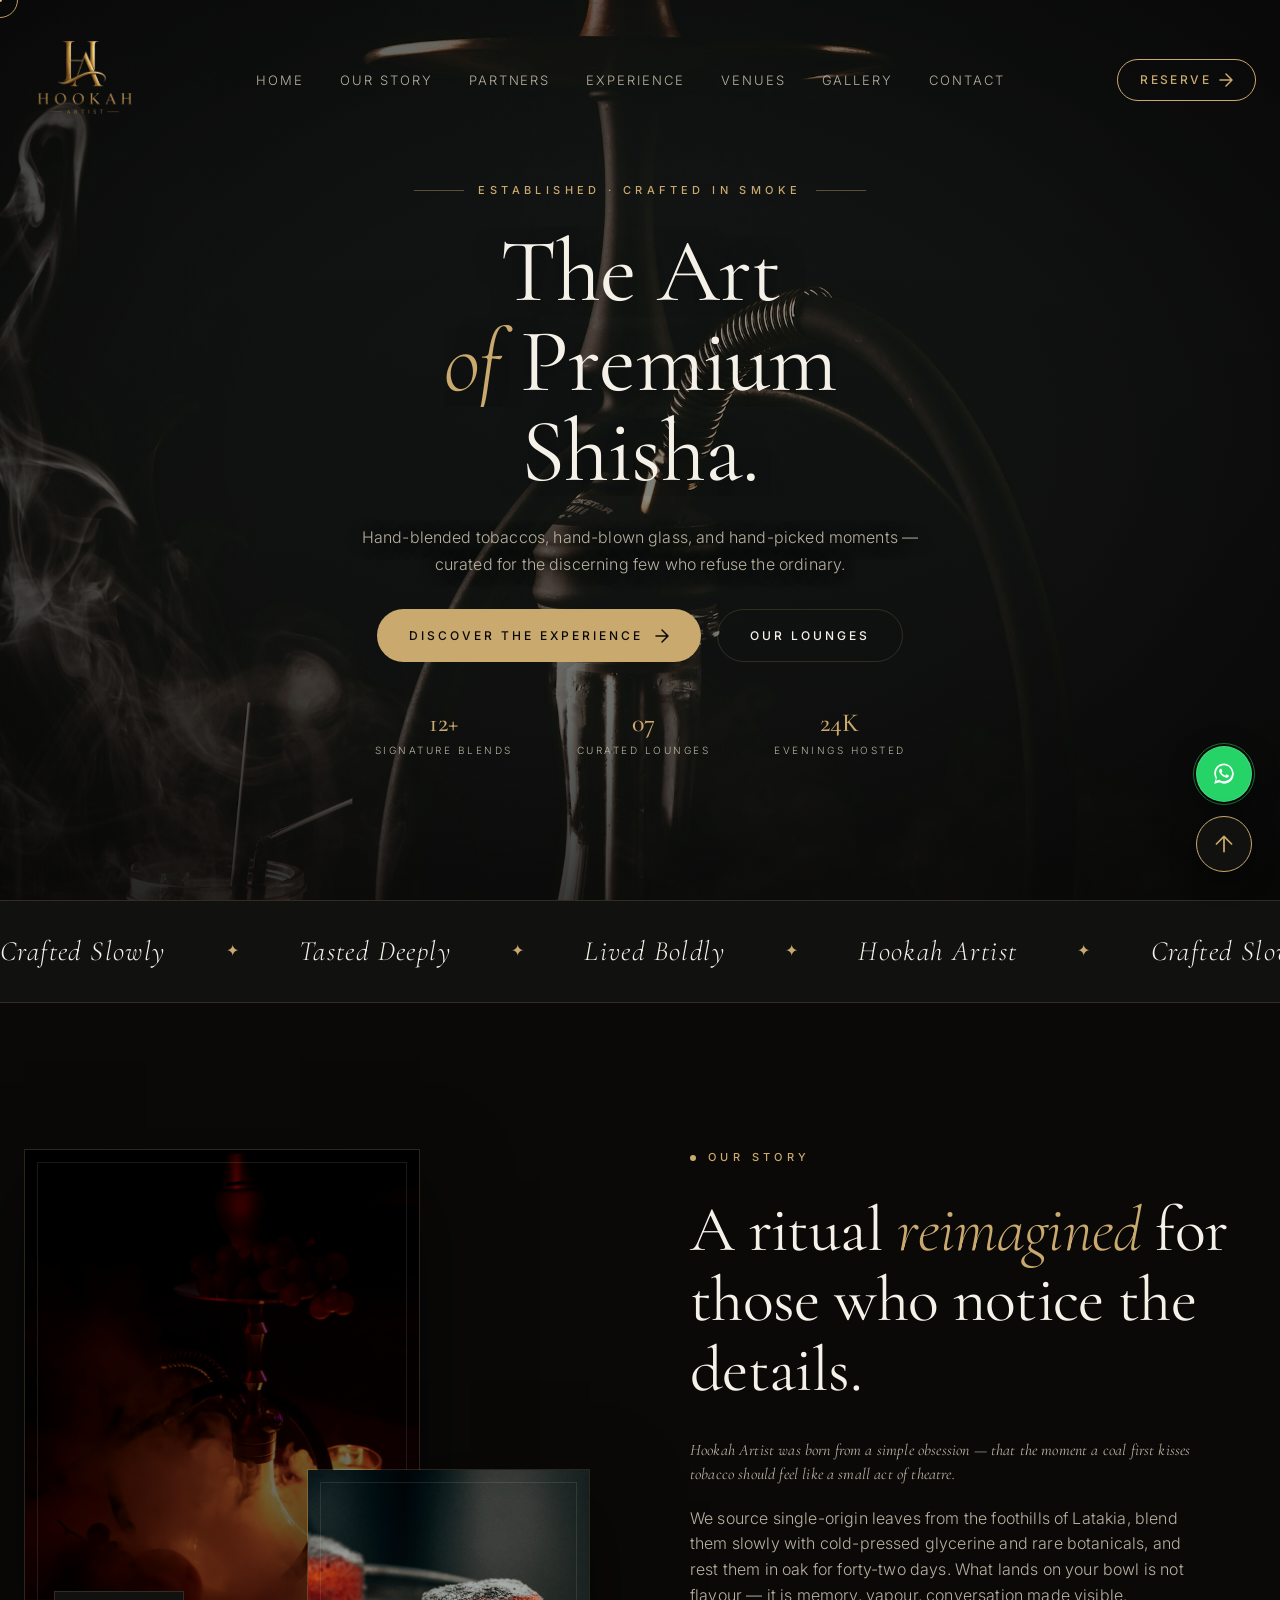
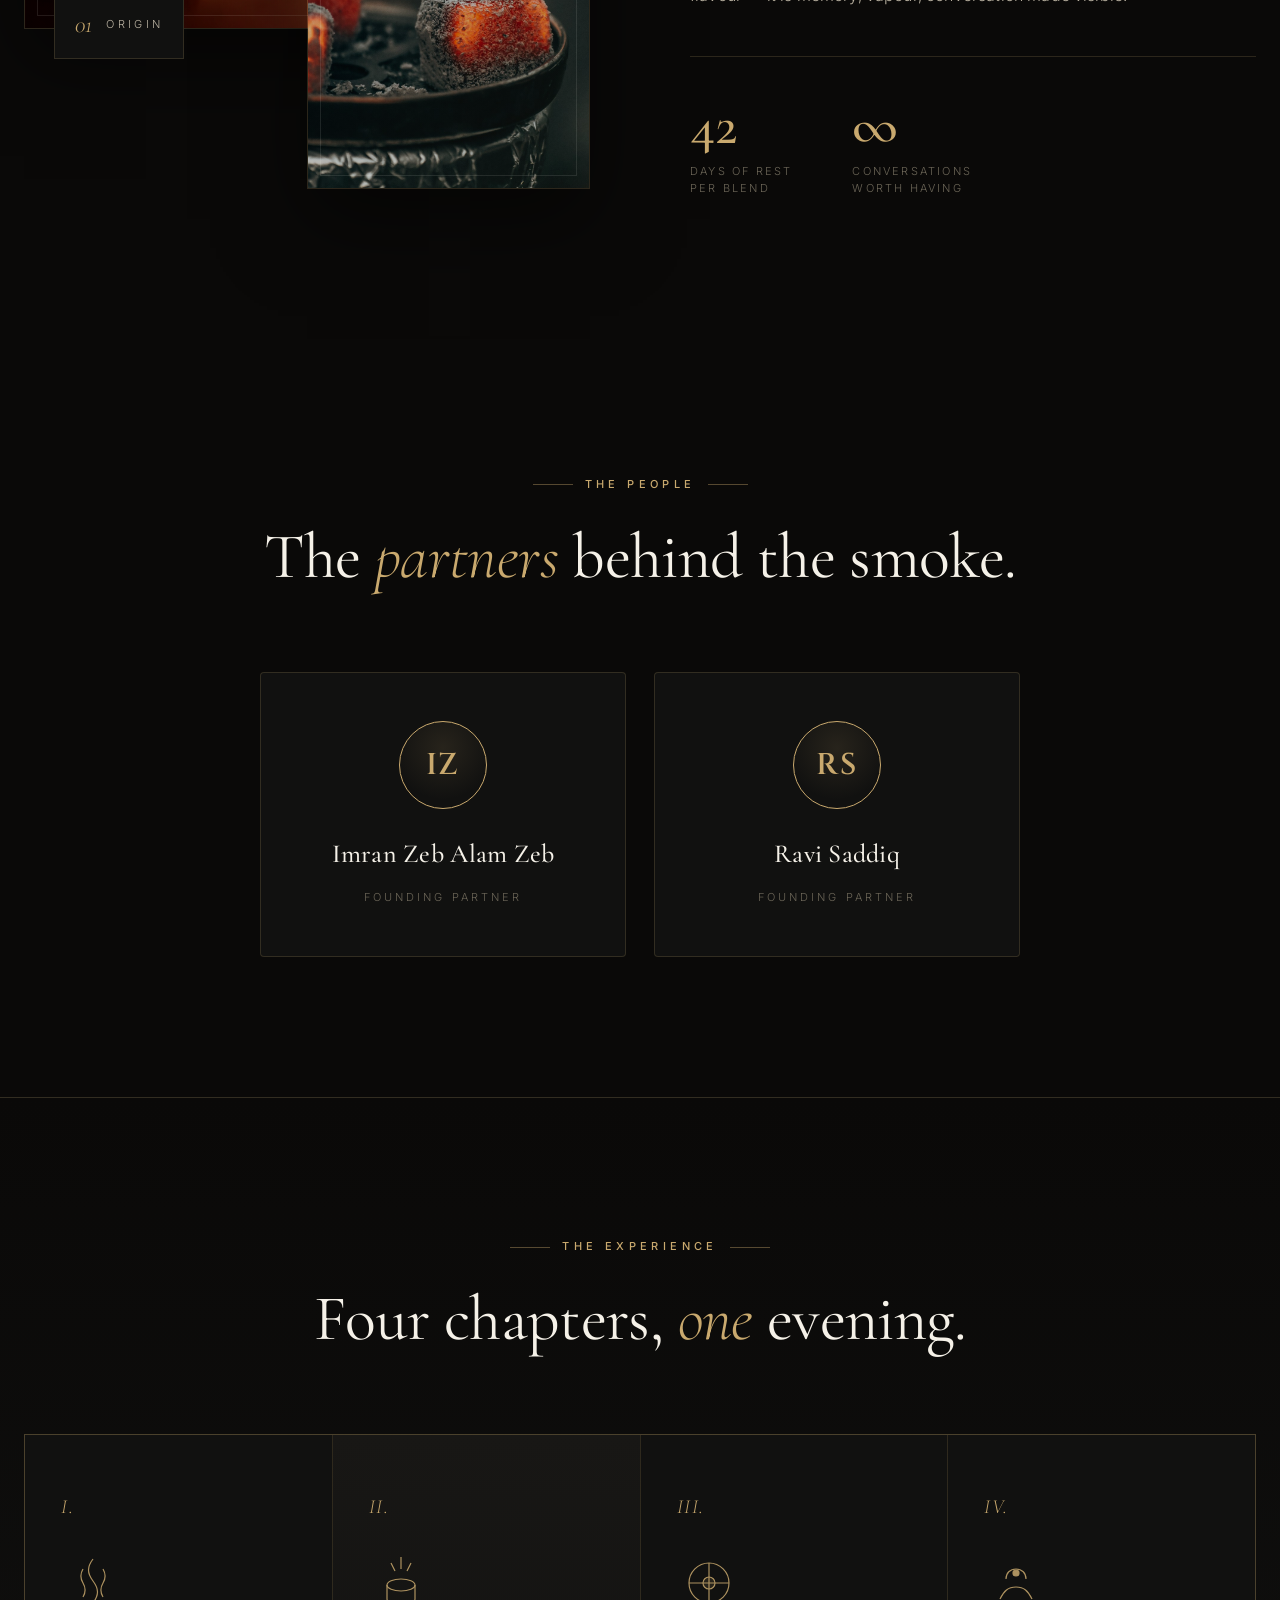
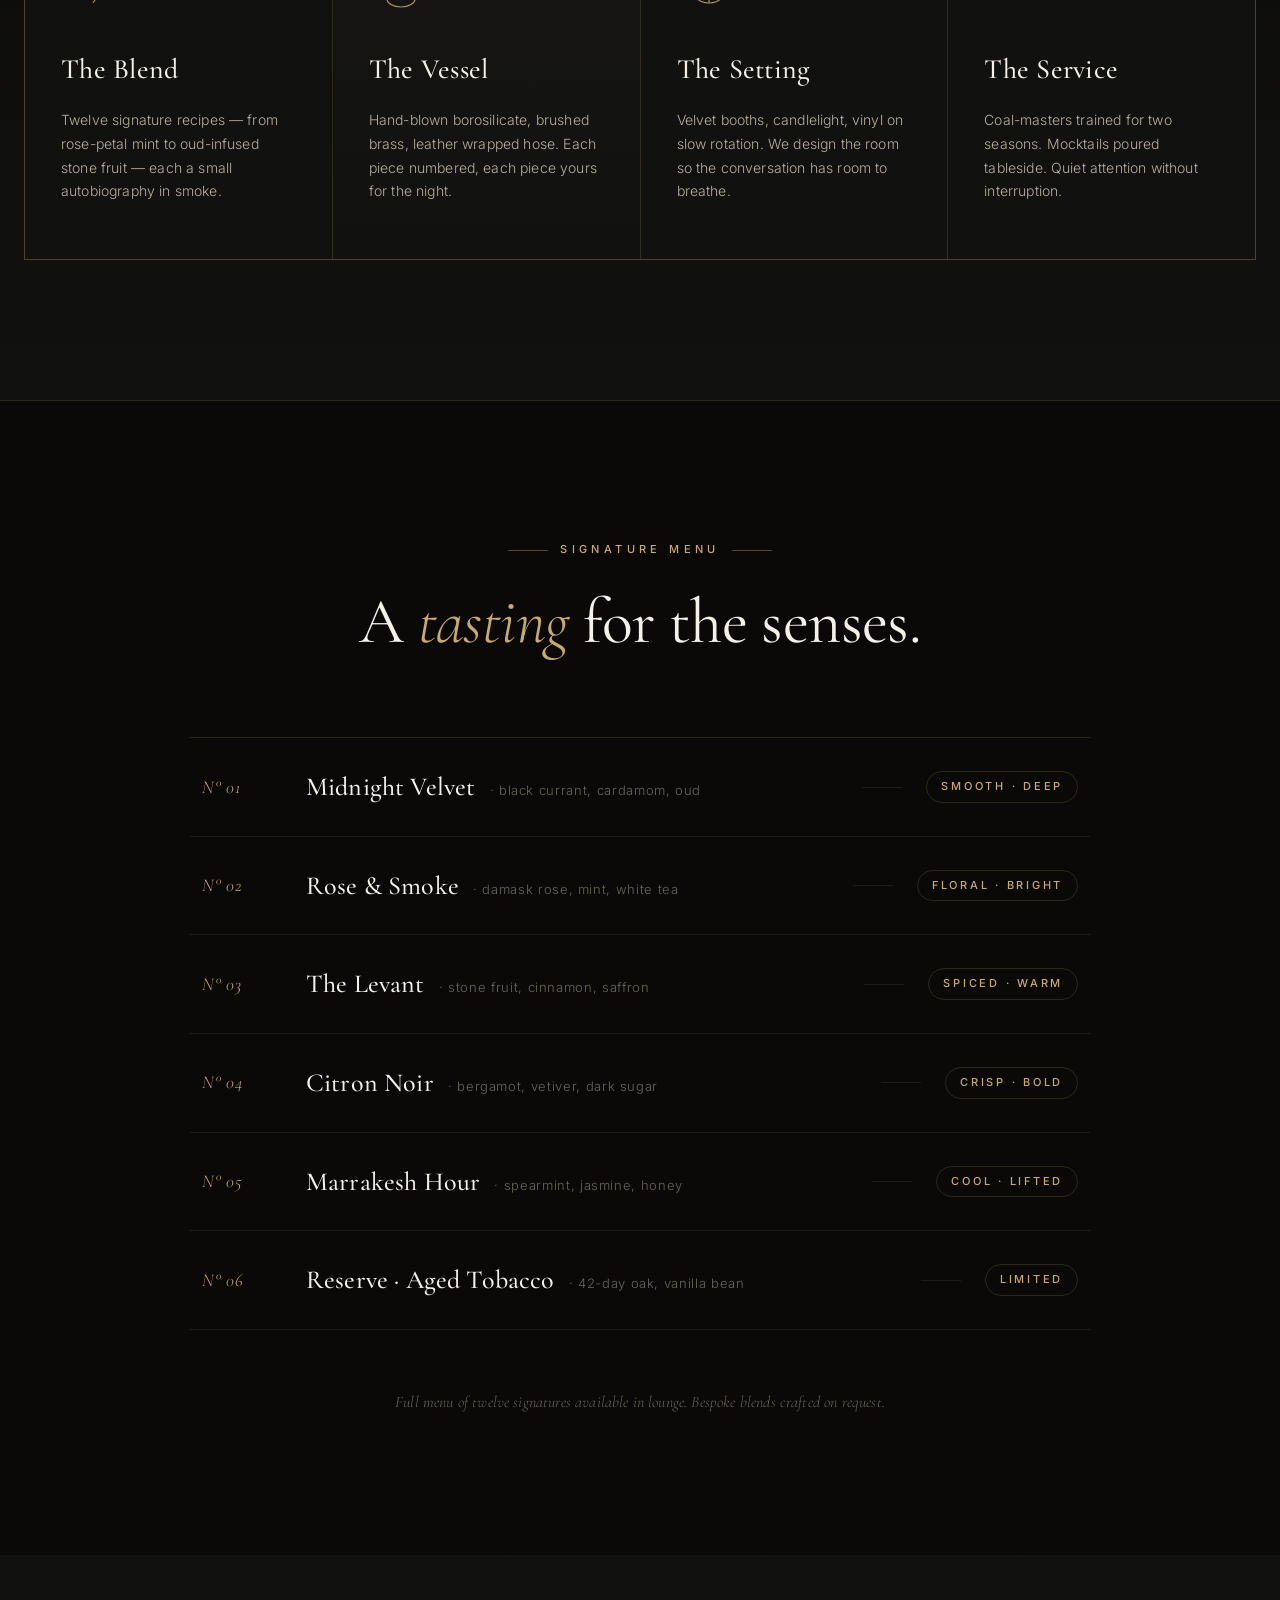
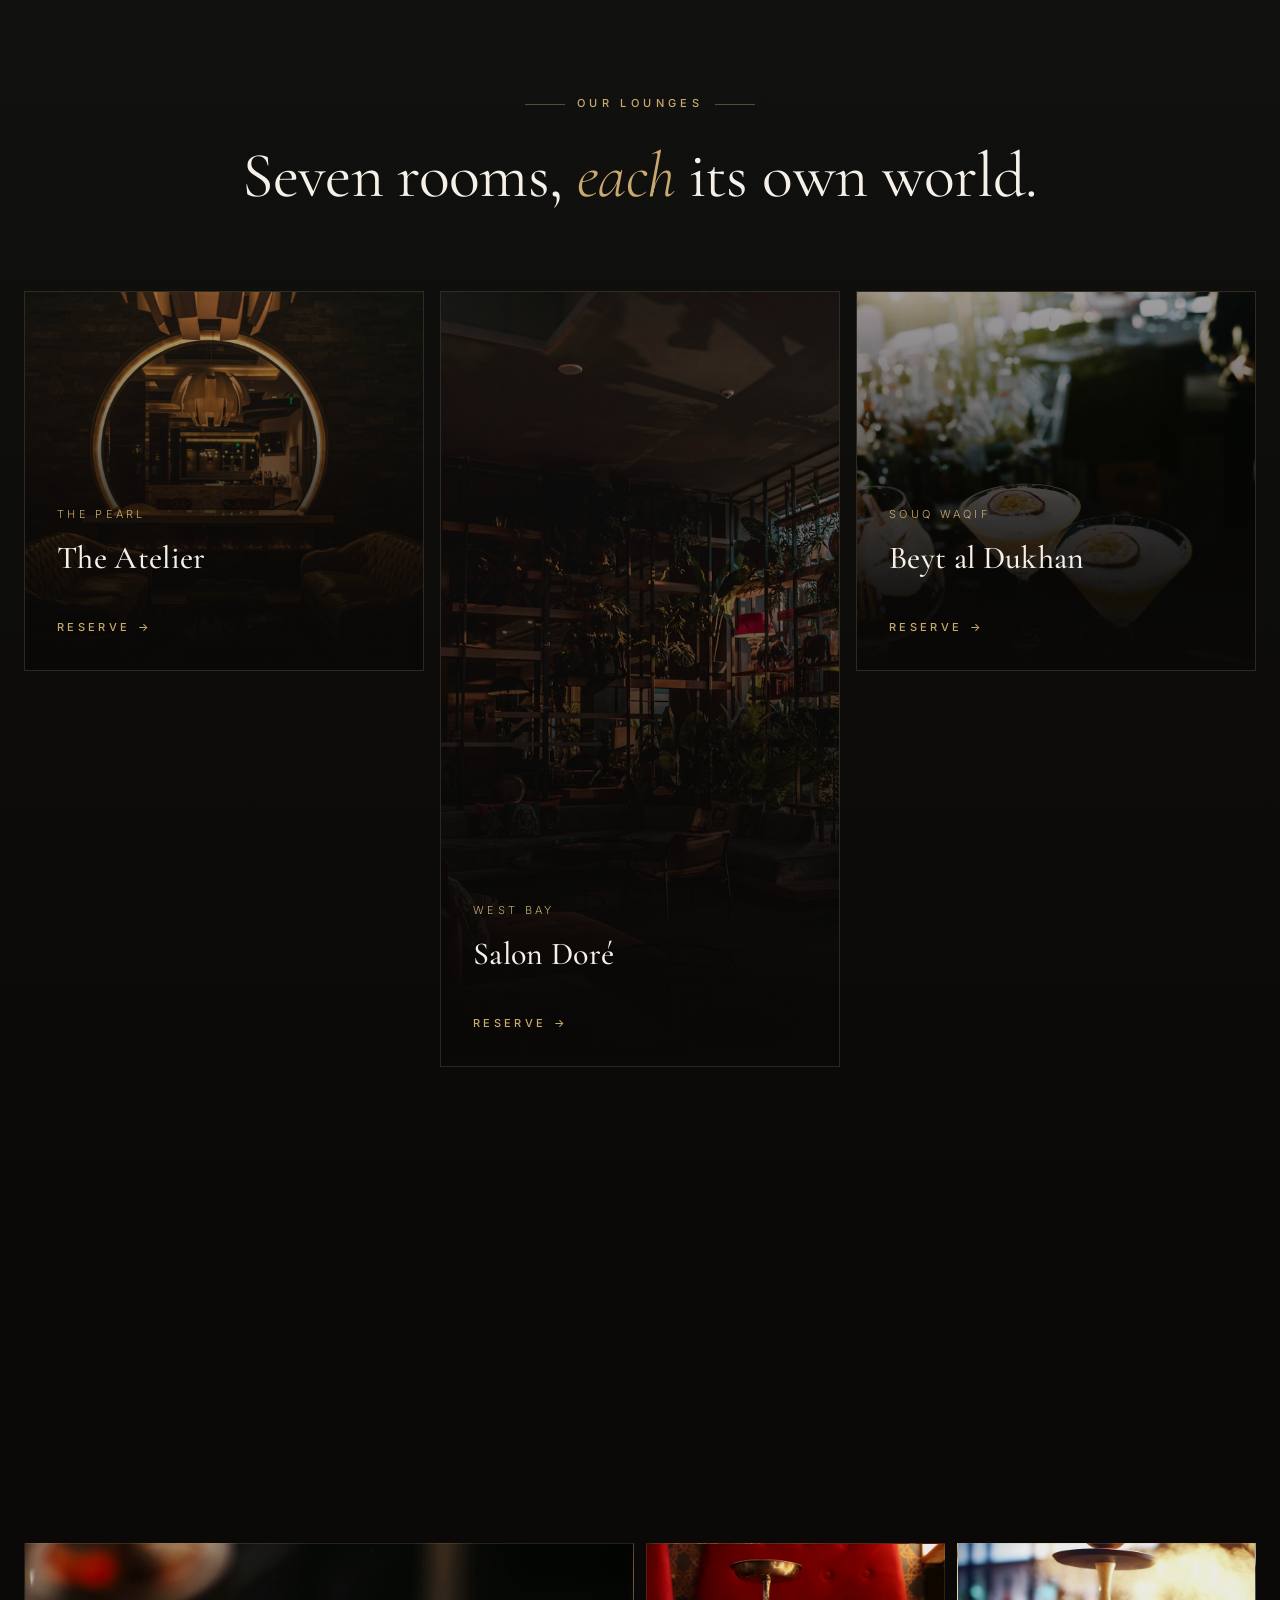
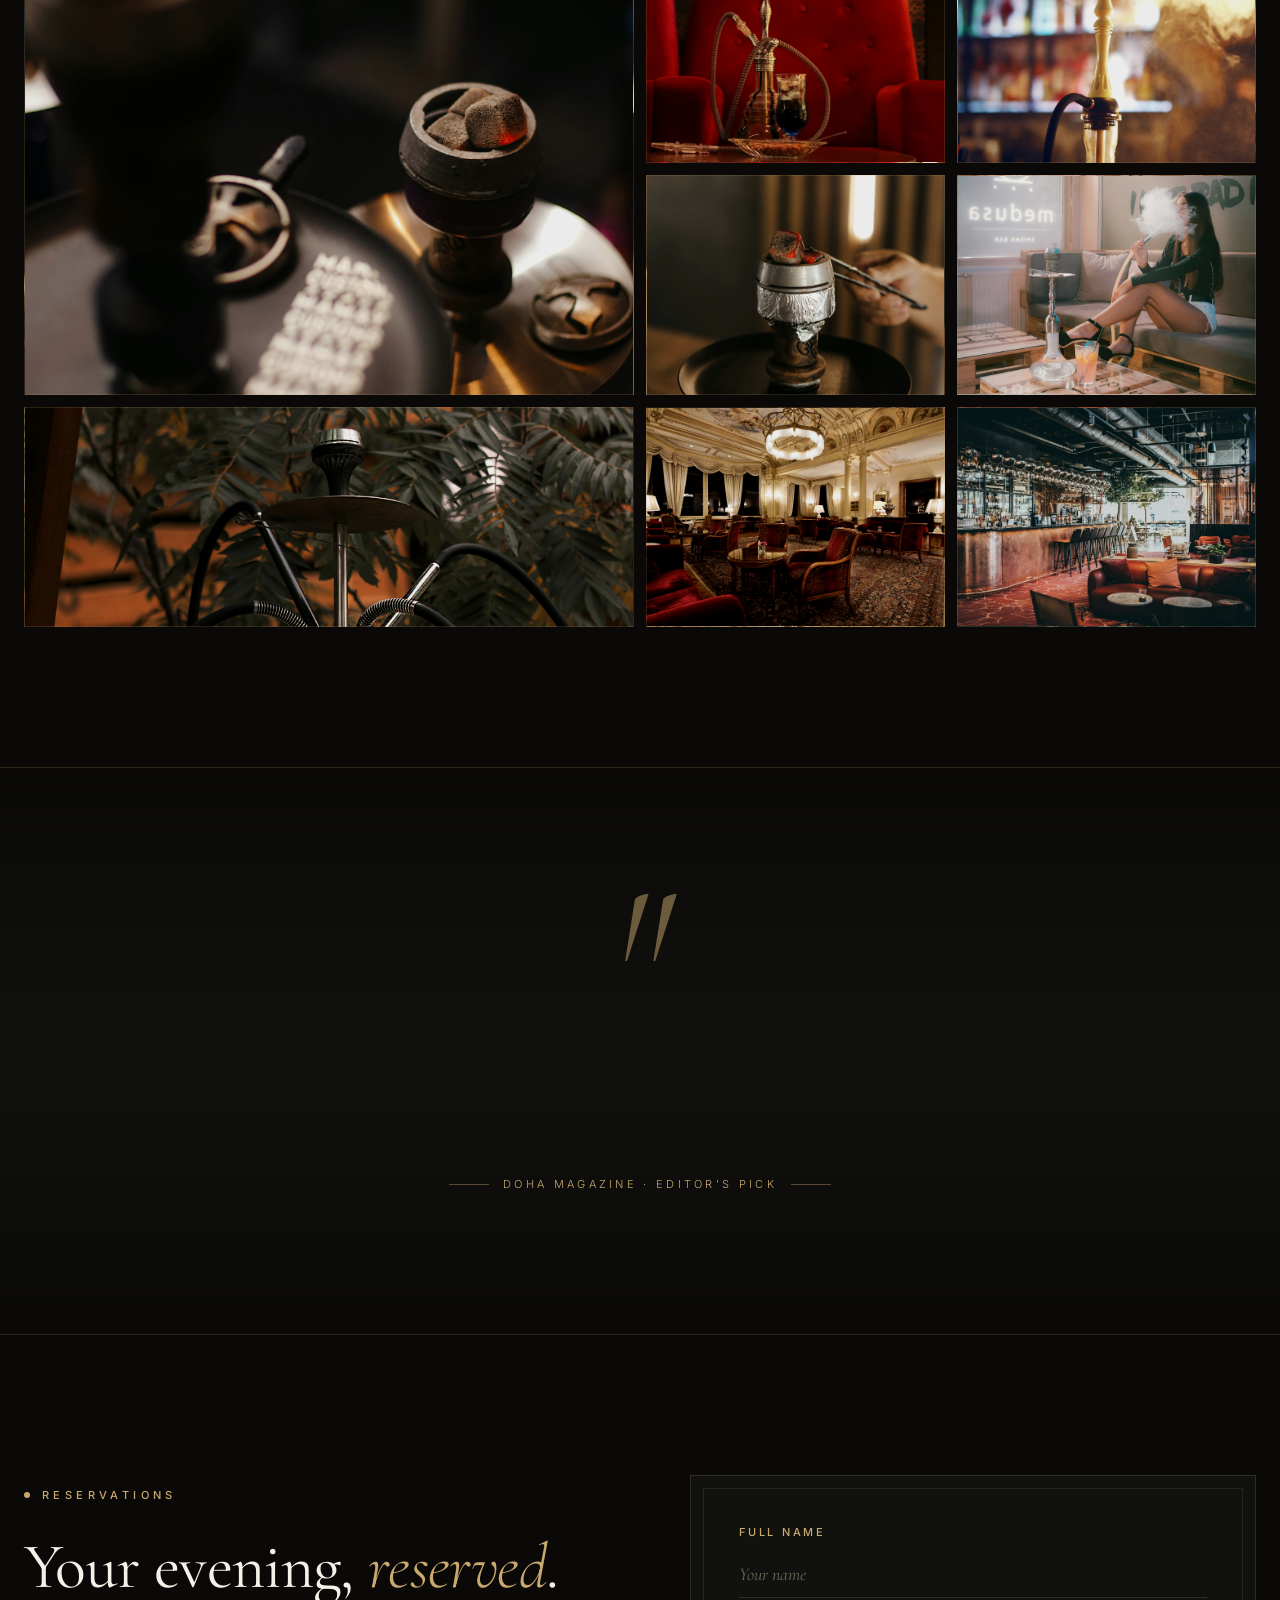
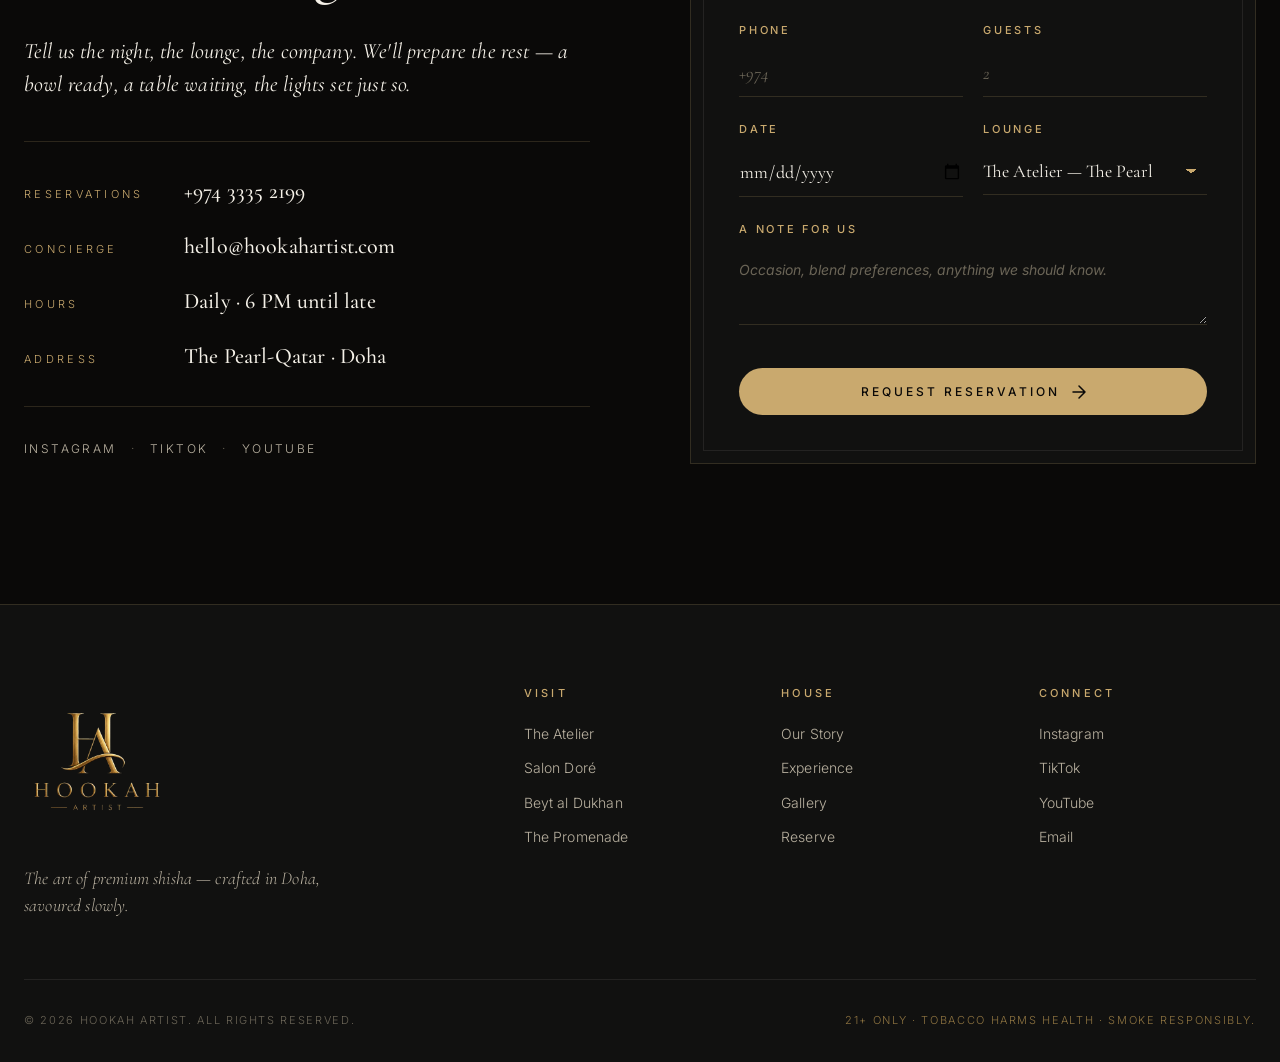
==== commit 10383996: "aaa" ====
--- a/index.html
+++ b/index.html
@@ -3,8 +3,8 @@
 <head>
   <meta charset="UTF-8" />
   <meta name="viewport" content="width=device-width, initial-scale=1.0" />
-  <meta name="description" content="Huka Masters — A luxury shisha & hookah experience. Premium blends, curated lounges, unforgettable evenings." />
-  <title>Huka Masters — The Art of Premium Shisha</title>
+  <meta name="description" content="Hookah Artist — A luxury shisha & hookah experience. Premium blends, curated lounges, unforgettable evenings." />
+  <title>Hookah Artist — The Art of Premium Shisha</title>
 
   <link rel="preconnect" href="https://fonts.googleapis.com" />
   <link rel="preconnect" href="https://fonts.gstatic.com" crossorigin />
@@ -17,9 +17,8 @@
   <!-- LOADER -->
   <div class="loader" id="loader">
     <div class="loader-inner">
-      <div class="loader-mark">H<span>·</span>M</div>
+      <img class="loader-logo" src="images/logo.png" alt="Hookah Artist" />
       <div class="loader-line"><span></span></div>
-      <div class="loader-text">Huka Masters</div>
     </div>
   </div>
 
@@ -38,13 +37,13 @@
   <header class="nav" id="nav">
     <div class="nav-inner">
       <a href="#home" class="brand">
-        <span class="brand-mark">H<i>·</i>M</span>
-        <span class="brand-name">Huka Masters</span>
+        <img class="brand-logo" src="images/logo.png" alt="Hookah Artist" />
       </a>
 
       <nav class="nav-links">
         <a href="#home" class="nav-link">Home</a>
         <a href="#story" class="nav-link">Our Story</a>
+        <a href="#partners" class="nav-link">Partners</a>
         <a href="#experience" class="nav-link">Experience</a>
         <a href="#venues" class="nav-link">Venues</a>
         <a href="#gallery" class="nav-link">Gallery</a>
@@ -67,6 +66,7 @@
     <nav class="mobile-links">
       <a href="#home">Home</a>
       <a href="#story">Our Story</a>
+      <a href="#partners">Partners</a>
       <a href="#experience">Experience</a>
       <a href="#venues">Venues</a>
       <a href="#gallery">Gallery</a>
@@ -154,11 +154,11 @@
       <span>Crafted Slowly</span><i>✦</i>
       <span>Tasted Deeply</span><i>✦</i>
       <span>Lived Boldly</span><i>✦</i>
-      <span>Huka Masters</span><i>✦</i>
+      <span>Hookah Artist</span><i>✦</i>
       <span>Crafted Slowly</span><i>✦</i>
       <span>Tasted Deeply</span><i>✦</i>
       <span>Lived Boldly</span><i>✦</i>
-      <span>Huka Masters</span><i>✦</i>
+      <span>Hookah Artist</span><i>✦</i>
     </div>
   </div>
 
@@ -191,7 +191,7 @@
           A ritual <i>reimagined</i> for those who notice the details.
         </h2>
         <p class="lede">
-          Huka Masters was born from a simple obsession — that the moment a coal
+          Hookah Artist was born from a simple obsession — that the moment a coal
           first kisses tobacco should feel like a small act of theatre.
         </p>
         <p>
@@ -214,6 +214,33 @@
     </div>
   </section>
 
+  <!-- PARTNERS / FOUNDERS -->
+  <section class="partners" id="partners">
+    <div class="container">
+      <div class="section-head">
+        <div class="section-eyebrow center">
+          <span class="line"></span>
+          <span>The People</span>
+          <span class="line"></span>
+        </div>
+        <h2 class="section-title center">The <i>partners</i> behind the smoke.</h2>
+      </div>
+
+      <div class="partner-grid">
+        <article class="partner-card">
+          <div class="partner-mono">IZ</div>
+          <h3>Imran Zeb Alam Zeb</h3>
+          <span class="partner-role">Founding Partner</span>
+        </article>
+        <article class="partner-card">
+          <div class="partner-mono">RS</div>
+          <h3>Ravi Saddiq</h3>
+          <span class="partner-role">Founding Partner</span>
+        </article>
+      </div>
+    </div>
+  </section>
+
   <!-- EXPERIENCE / SERVICES -->
   <section class="experience" id="experience">
     <div class="container">
@@ -431,7 +458,7 @@
     <div class="container">
       <div class="quote-mark">"</div>
       <blockquote>
-        Some places sell smoke. Huka Masters sells the hour around it —
+        Some places sell smoke. Hookah Artist sells the hour around it —
         and that, it turns out, is what you actually came for.
       </blockquote>
       <div class="quote-attr">
@@ -465,7 +492,7 @@
           </div>
           <div class="contact-item">
             <span class="ci-label">Concierge</span>
-            <a href="mailto:hello@hukamasters.com">hello@hukamasters.com</a>
+            <a href="mailto:hello@hookahartist.com">hello@hookahartist.com</a>
           </div>
           <div class="contact-item">
             <span class="ci-label">Hours</span>
@@ -542,7 +569,7 @@
     <div class="container">
       <div class="footer-top">
         <div class="footer-brand">
-          <div class="brand-mark big">H<i>·</i>M</div>
+          <img class="footer-logo" src="images/logo.png" alt="Hookah Artist" />
           <p class="footer-tag">The art of premium shisha — crafted in Doha, savoured slowly.</p>
         </div>
 
@@ -566,13 +593,13 @@
             <a href="#">Instagram</a>
             <a href="#">TikTok</a>
             <a href="#">YouTube</a>
-            <a href="mailto:hello@hukamasters.com">Email</a>
+            <a href="mailto:hello@hookahartist.com">Email</a>
           </div>
         </div>
       </div>
 
       <div class="footer-bottom">
-        <span>© 2026 Huka Masters. All rights reserved.</span>
+        <span>© 2026 Hookah Artist. All rights reserved.</span>
         <span class="footer-warning">21+ only · Tobacco harms health · Smoke responsibly.</span>
       </div>
     </div>
@@ -580,11 +607,11 @@
 
   <!-- FLOATING ACTION BUTTONS -->
   <div class="fab-stack">
-    <a href="https://wa.me/97433352199?text=Hello%20Huka%20Masters%2C%20I'd%20like%20to%20reserve%20a%20table."
+    <a href="https://wa.me/97433352199?text=Hello%20Hookah%20Artist%2C%20I'd%20like%20to%20reserve%20a%20table."
        class="fab fab-wa"
        target="_blank"
        rel="noopener"
-       aria-label="Chat on WhatsApp">
+       aria-label="Chat on WhatsApp with Hookah Artist">
       <svg viewBox="0 0 32 32" aria-hidden="true">
         <path fill="currentColor" d="M16.003 3C9.374 3 4 8.373 4 15c0 2.39.7 4.61 1.91 6.49L4 28l6.7-1.86A12.94 12.94 0 0 0 16 27.998C22.628 27.998 28 22.624 28 16S22.628 3 16.003 3zm0 21.825c-1.97 0-3.81-.55-5.38-1.5l-.39-.23-3.97 1.1 1.06-3.86-.25-.4A9.81 9.81 0 0 1 6.18 15c0-5.42 4.42-9.83 9.84-9.83 5.42 0 9.84 4.41 9.84 9.83-.01 5.42-4.43 9.825-9.86 9.825zm5.39-7.36c-.3-.15-1.75-.86-2.02-.96-.27-.1-.47-.15-.66.15s-.76.96-.93 1.16c-.17.2-.34.22-.64.07-.3-.15-1.25-.46-2.38-1.46-.88-.78-1.47-1.74-1.64-2.04-.17-.3-.02-.46.13-.61.13-.13.3-.34.46-.51.15-.17.2-.3.3-.5.1-.2.05-.37-.03-.52-.07-.15-.66-1.6-.91-2.19-.24-.57-.49-.5-.66-.5-.17 0-.37-.02-.57-.02-.2 0-.51.07-.78.37-.27.3-1.02 1-1.02 2.45s1.05 2.85 1.2 3.05c.15.2 2.07 3.16 5.02 4.43.7.3 1.25.48 1.68.62.7.22 1.34.19 1.85.12.56-.08 1.75-.71 2-1.4.25-.69.25-1.28.17-1.4-.07-.12-.27-.2-.57-.35z"/>
       </svg>
--- a/css/style.css
+++ b/css/style.css
@@ -18,6 +18,11 @@
   --shadow: 0 30px 80px rgba(0, 0, 0, 0.5);
   --ease: cubic-bezier(0.65, 0, 0.35, 1);
   --ease-out: cubic-bezier(0.22, 1, 0.36, 1);
+
+  /* Logo sizes — adjust these to taste */
+  --logo-nav: 120px;    /* navbar logo height */
+  --logo-loader: 200px; /* intro loader logo width */
+  --logo-footer: 160px; /* footer logo width */
 }
 
 * { box-sizing: border-box; margin: 0; padding: 0; }
@@ -59,20 +64,12 @@
 }
 .loader.gone { opacity: 0; visibility: hidden; pointer-events: none; }
 .loader-inner { text-align: center; }
-.loader-mark {
-  font-family: 'Cinzel', serif;
-  font-size: clamp(48px, 8vw, 96px);
-  font-weight: 600;
-  letter-spacing: 0.1em;
-  color: var(--gold);
-  margin-bottom: 24px;
-}
-.loader-mark span {
-  display: inline-block;
-  font-style: italic;
-  color: var(--ink);
-  margin: 0 0.1em;
-  opacity: 0.6;
+.loader-logo {
+  width: var(--logo-loader);
+  max-width: 70vw;
+  height: auto;
+  display: block;
+  margin: 0 auto 24px;
 }
 .loader-line {
   width: 240px;
@@ -219,20 +216,11 @@
   align-items: center;
   gap: 12px;
 }
-.brand-mark {
-  font-family: 'Cinzel', serif;
-  font-size: 22px;
-  font-weight: 600;
-  color: var(--gold);
-  letter-spacing: 0.08em;
-}
-.brand-mark i {
-  font-style: normal;
-  color: var(--ink);
-  margin: 0 2px;
-  opacity: 0.7;
-}
-.brand-mark.big { font-size: 56px; }
+.brand-logo {
+  height: var(--logo-nav);
+  width: auto;
+  display: block;
+}
 .brand-name {
   font-family: 'Cormorant Garamond', serif;
   font-size: 18px;
@@ -364,14 +352,14 @@
   height: 100%;
   object-fit: cover;
   z-index: 0;
-  filter: saturate(0.9) contrast(1.05) brightness(0.85);
+  filter: saturate(0.95) contrast(1.05) brightness(0.95);
 }
 .hero-bg {
   position: absolute;
   inset: 0;
   background:
-    radial-gradient(ellipse at center, transparent 0%, rgba(10,9,8,0.4) 60%, rgba(10,9,8,0.7) 100%),
-    linear-gradient(180deg, rgba(10,9,8,0.35) 0%, rgba(10,9,8,0.65) 100%);
+    radial-gradient(ellipse at center, transparent 0%, rgba(10,9,8,0.22) 62%, rgba(10,9,8,0.55) 100%),
+    linear-gradient(180deg, rgba(10,9,8,0.2) 0%, rgba(10,9,8,0.55) 100%);
   z-index: 1;
   pointer-events: none;
   transition: transform 0.4s ease-out;
@@ -411,7 +399,7 @@
 .hero-vignette {
   position: absolute;
   inset: 0;
-  background: radial-gradient(ellipse at center, transparent 30%, rgba(0,0,0,0.6) 100%);
+  background: radial-gradient(ellipse at center, transparent 42%, rgba(0,0,0,0.45) 100%);
   z-index: 1;
   pointer-events: none;
 }
@@ -878,6 +866,62 @@
 }
 
 /* ==========================================================================
+   PARTNERS / FOUNDERS
+   ========================================================================== */
+.partner-grid {
+  display: grid;
+  grid-template-columns: repeat(2, 1fr);
+  gap: 28px;
+  max-width: 760px;
+  margin: 0 auto;
+}
+.partner-card {
+  background: var(--bg-2);
+  border: 1px solid var(--line);
+  border-radius: 4px;
+  padding: 48px 36px;
+  text-align: center;
+  transition: background 0.5s var(--ease), border-color 0.5s var(--ease), transform 0.5s var(--ease);
+}
+.partner-card:hover {
+  background: var(--bg-3);
+  border-color: var(--gold);
+  transform: translateY(-4px);
+}
+.partner-mono {
+  width: 88px;
+  height: 88px;
+  margin: 0 auto 24px;
+  display: grid;
+  place-items: center;
+  border-radius: 50%;
+  border: 1px solid var(--gold);
+  font-family: 'Cinzel', serif;
+  font-size: 30px;
+  font-weight: 600;
+  letter-spacing: 0.06em;
+  color: var(--gold);
+  background: radial-gradient(circle at 50% 30%, rgba(201,169,110,0.12), transparent 70%);
+}
+.partner-card h3 {
+  font-family: 'Cormorant Garamond', serif;
+  font-size: 26px;
+  font-weight: 500;
+  letter-spacing: 0.01em;
+  margin-bottom: 8px;
+}
+.partner-role {
+  font-size: 11px;
+  letter-spacing: 0.28em;
+  text-transform: uppercase;
+  color: var(--ink-mute);
+}
+@media (max-width: 600px) {
+  .partner-grid { grid-template-columns: 1fr; max-width: 360px; }
+  .partner-card { padding: 40px 28px; }
+}
+
+/* ==========================================================================
    BLENDS / MENU
    ========================================================================== */
 .blends { background: var(--bg); }
@@ -1319,6 +1363,12 @@
   padding-bottom: 60px;
   border-bottom: 1px solid var(--line-soft);
   margin-bottom: 32px;
+}
+.footer-logo {
+  width: var(--logo-footer);
+  height: auto;
+  display: block;
+  margin-left: -8px;
 }
 .footer-tag {
   font-family: 'Cormorant Garamond', serif;
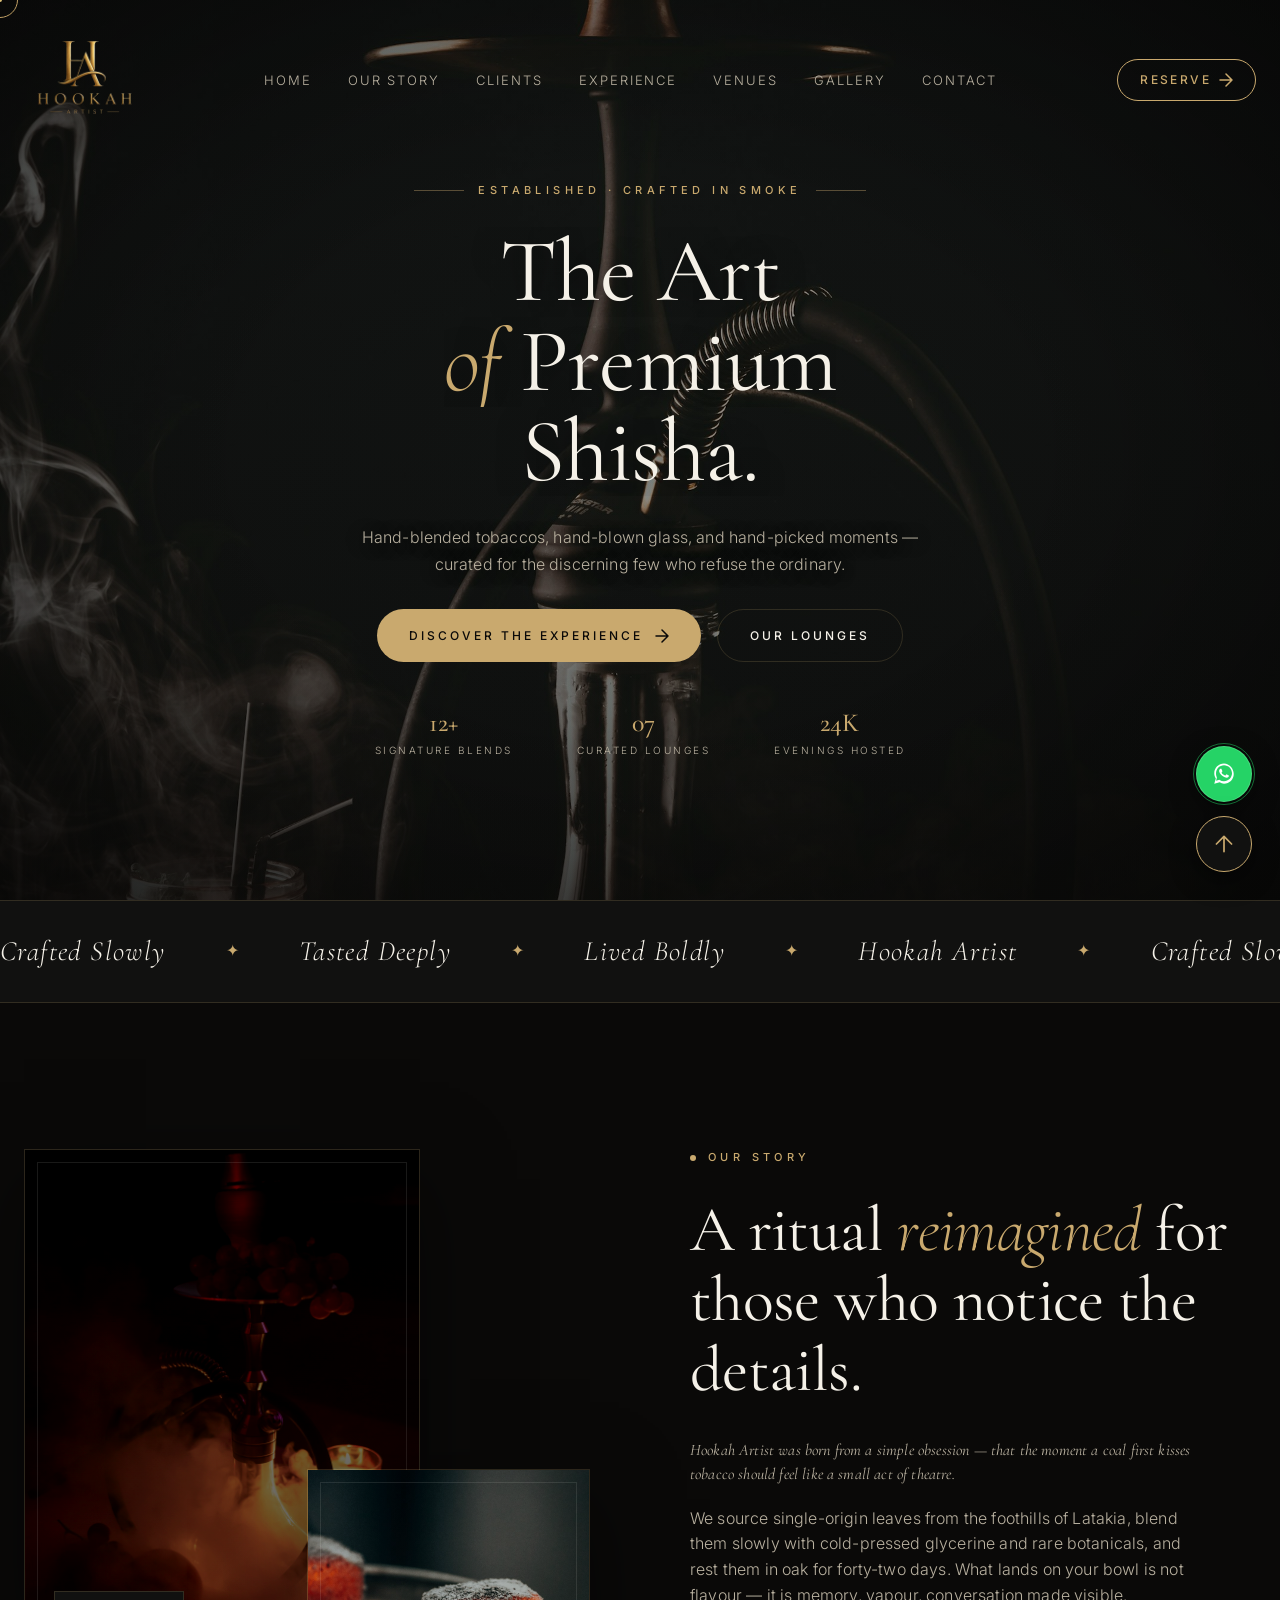
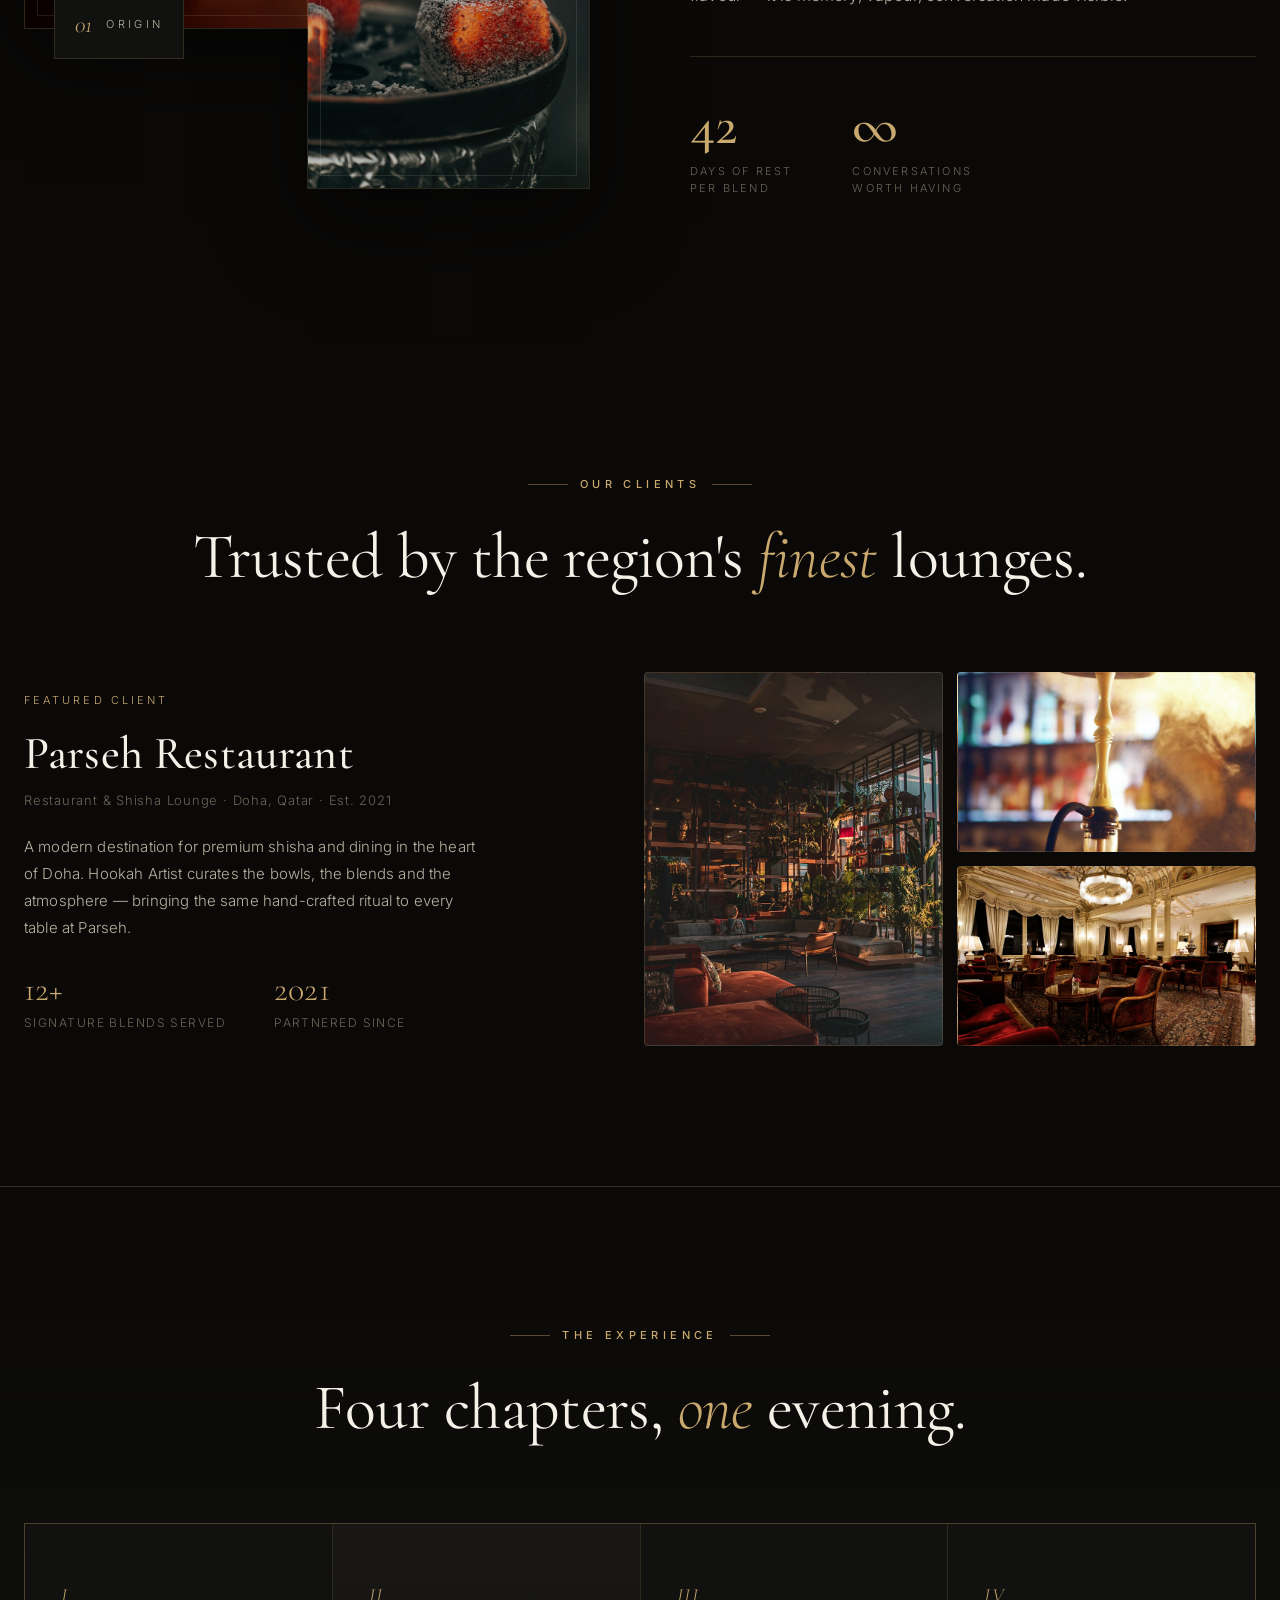
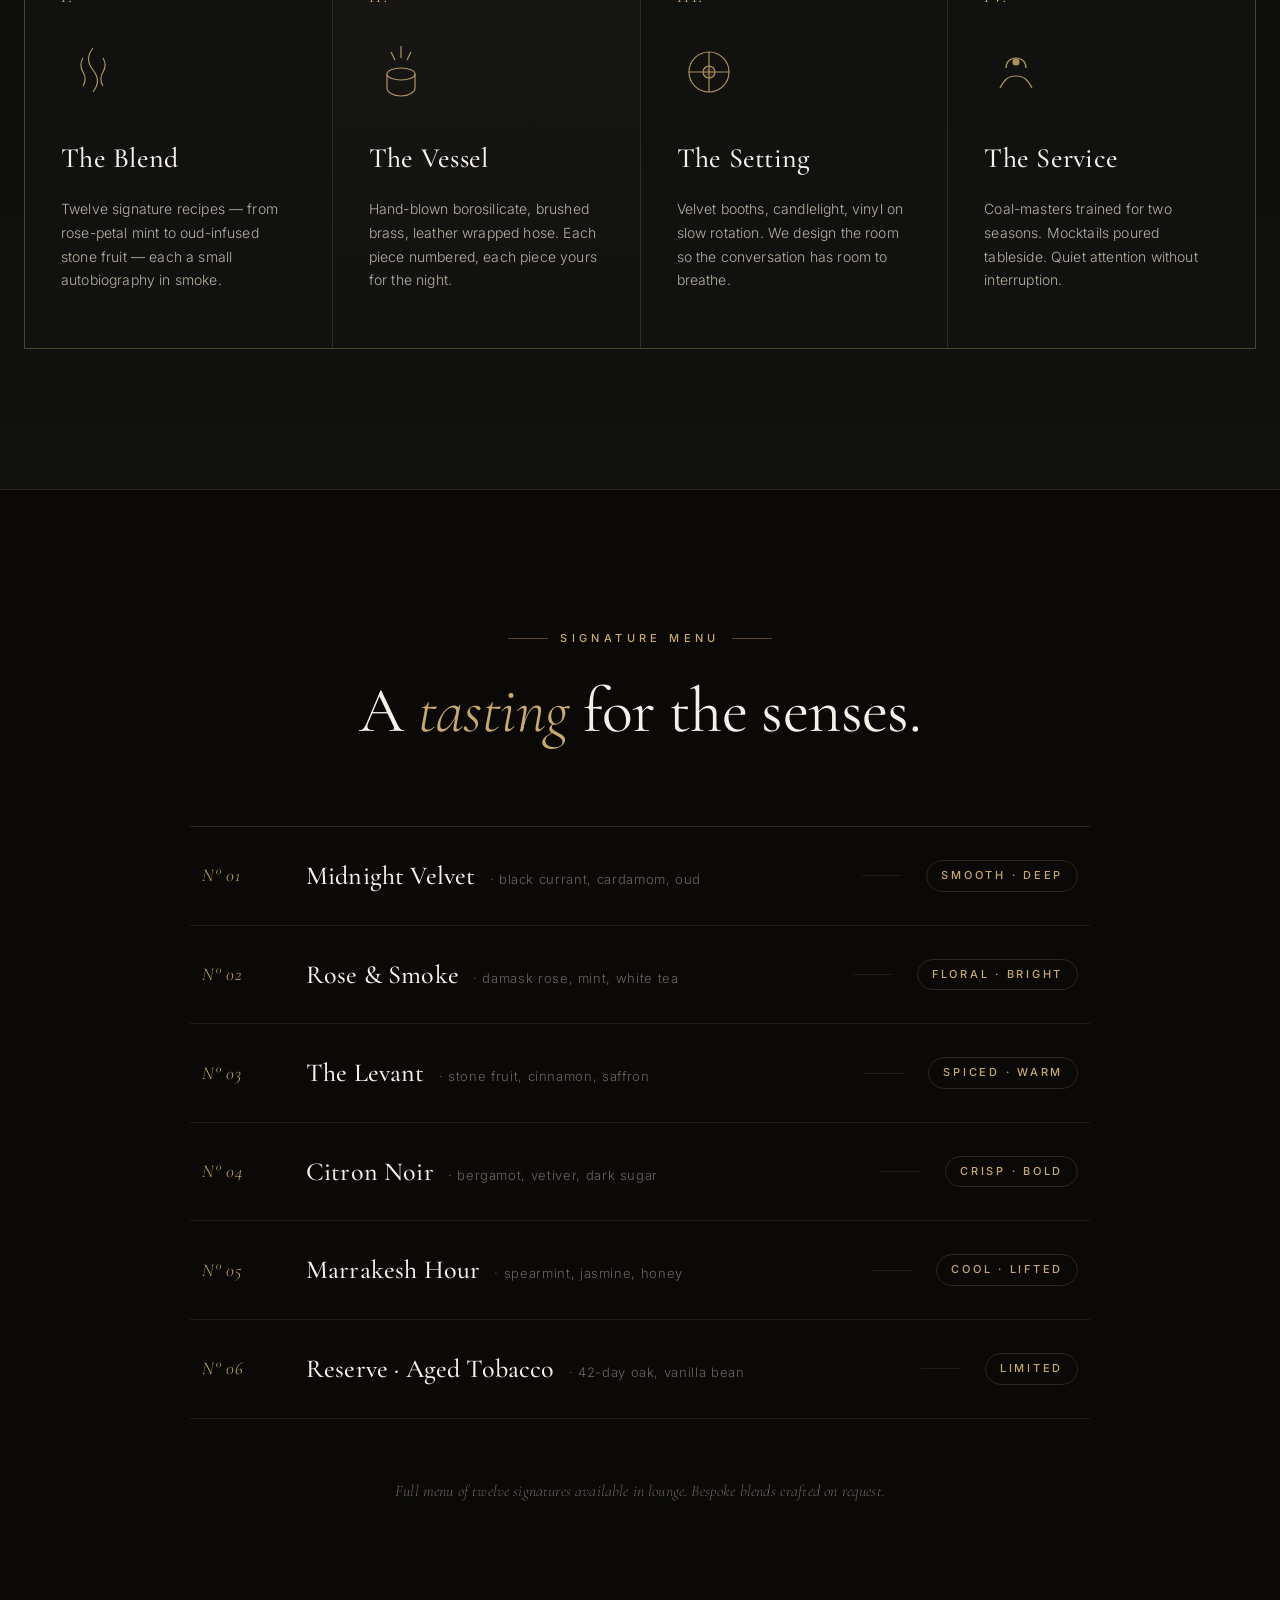
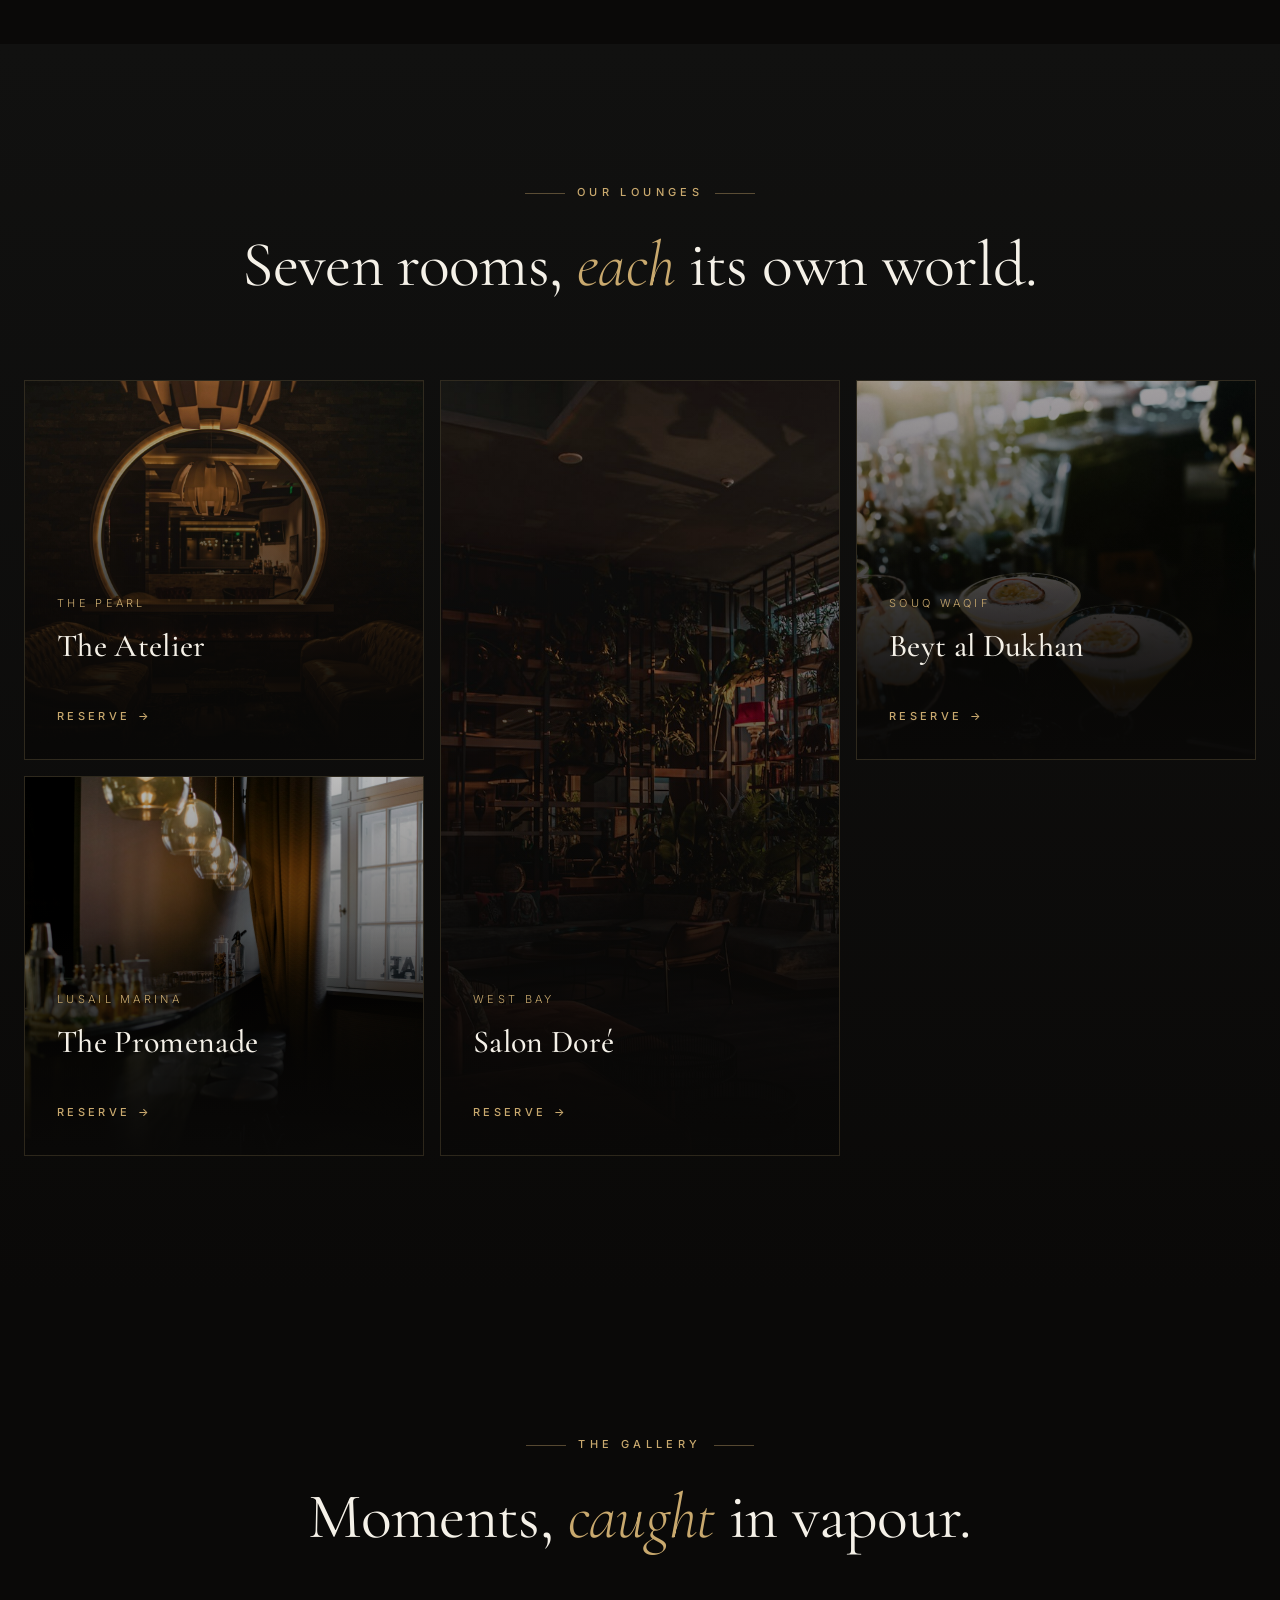
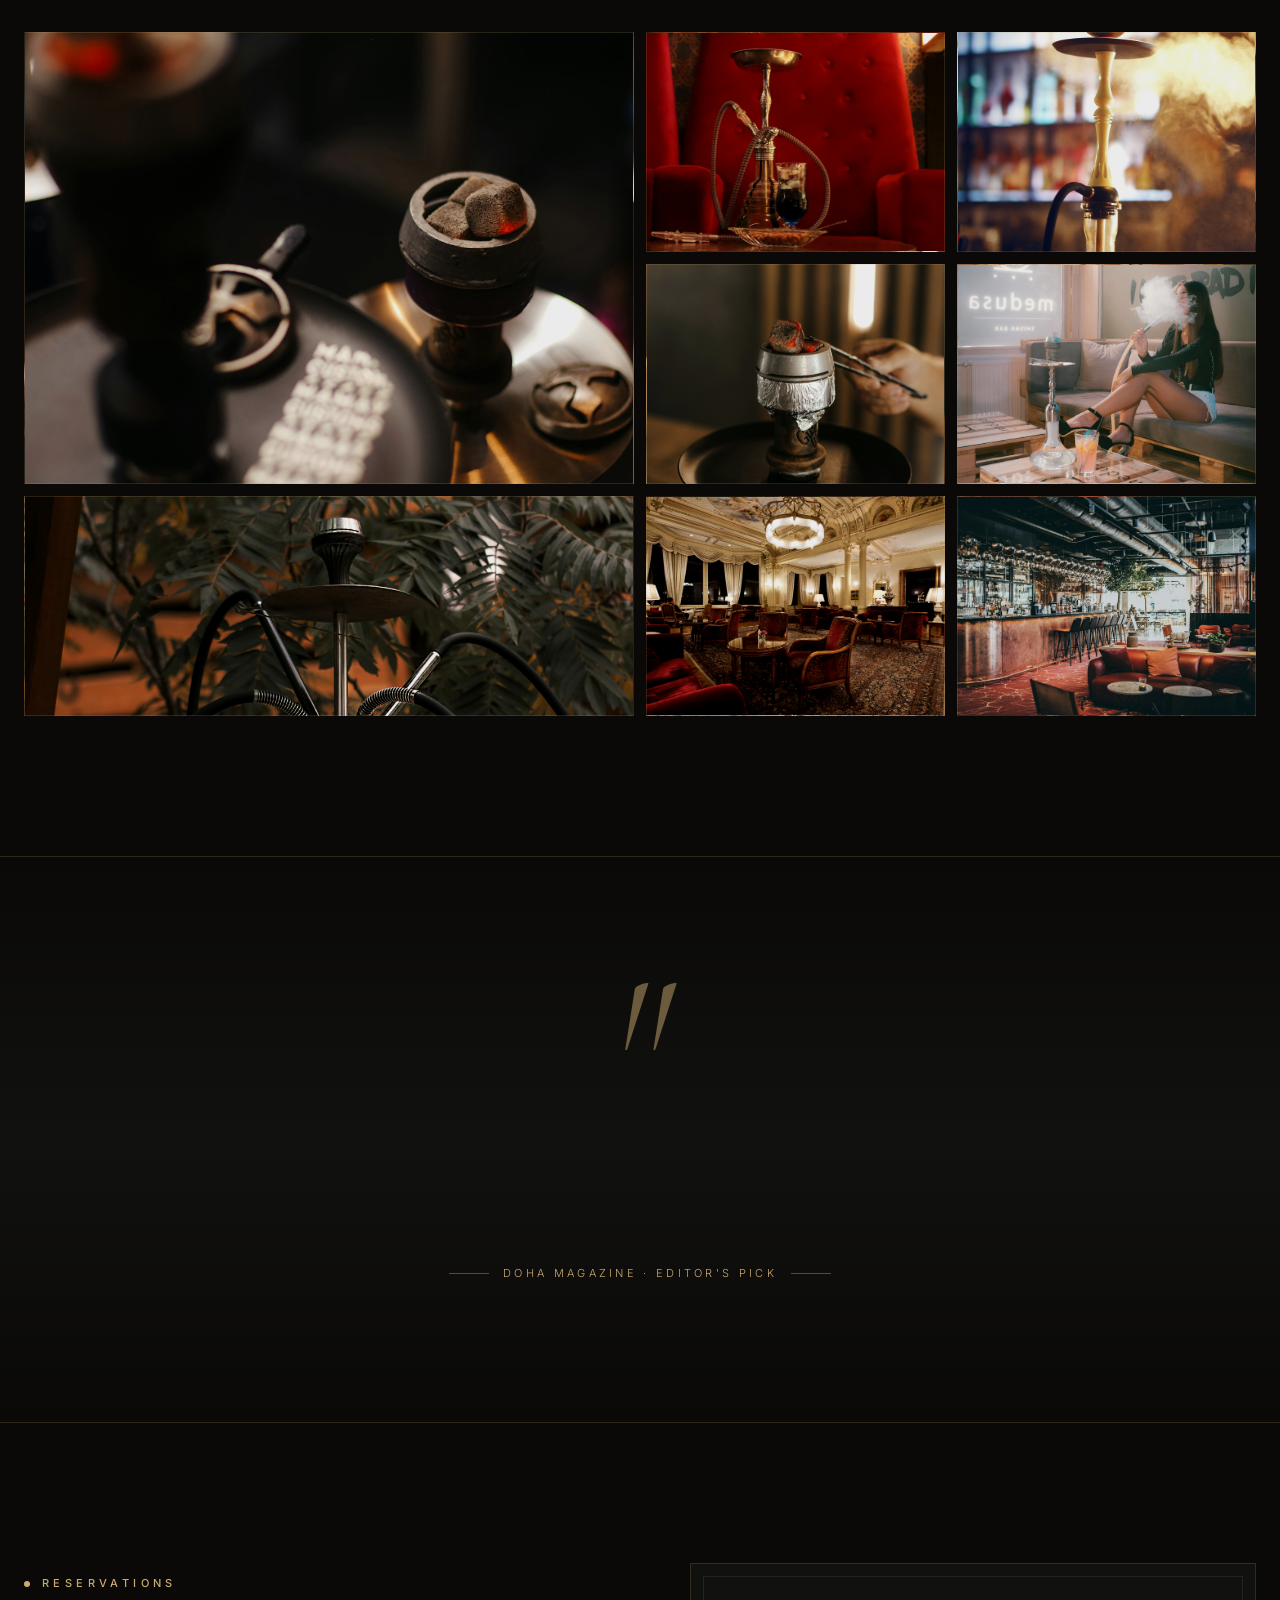
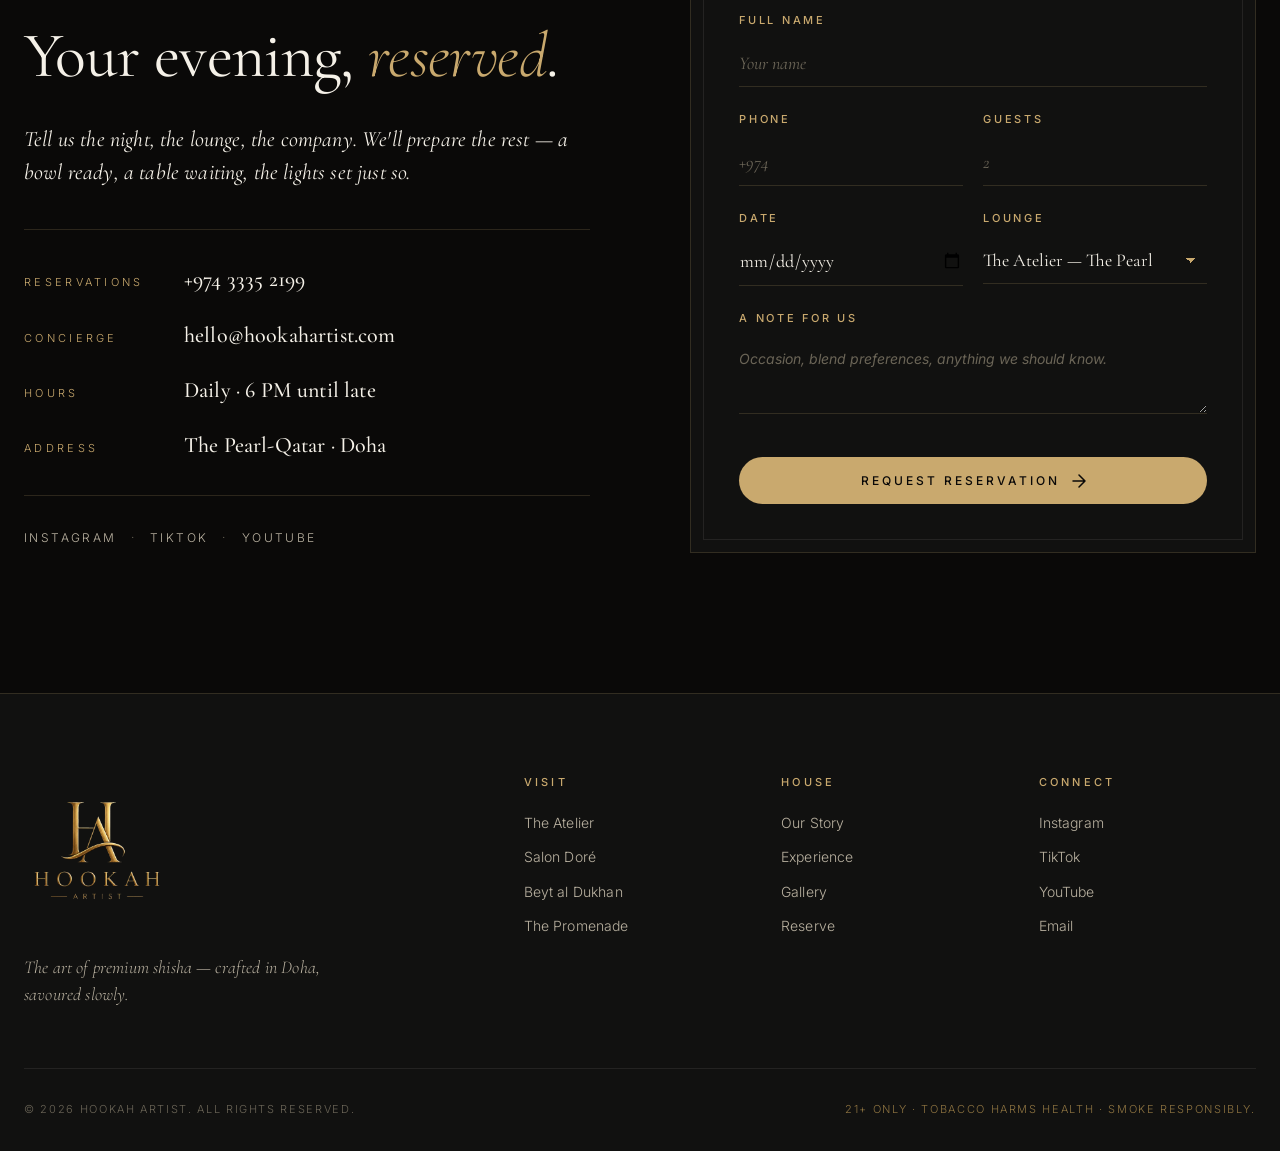
==== commit b15076cc: "aa" ====
--- a/index.html
+++ b/index.html
@@ -43,7 +43,7 @@
       <nav class="nav-links">
         <a href="#home" class="nav-link">Home</a>
         <a href="#story" class="nav-link">Our Story</a>
-        <a href="#partners" class="nav-link">Partners</a>
+        <a href="#clients" class="nav-link">Clients</a>
         <a href="#experience" class="nav-link">Experience</a>
         <a href="#venues" class="nav-link">Venues</a>
         <a href="#gallery" class="nav-link">Gallery</a>
@@ -66,7 +66,7 @@
     <nav class="mobile-links">
       <a href="#home">Home</a>
       <a href="#story">Our Story</a>
-      <a href="#partners">Partners</a>
+      <a href="#clients">Clients</a>
       <a href="#experience">Experience</a>
       <a href="#venues">Venues</a>
       <a href="#gallery">Gallery</a>
@@ -214,29 +214,38 @@
     </div>
   </section>
 
-  <!-- PARTNERS / FOUNDERS -->
-  <section class="partners" id="partners">
+  <!-- CLIENTS -->
+  <section class="clients" id="clients">
     <div class="container">
       <div class="section-head">
         <div class="section-eyebrow center">
           <span class="line"></span>
-          <span>The People</span>
-          <span class="line"></span>
-        </div>
-        <h2 class="section-title center">The <i>partners</i> behind the smoke.</h2>
-      </div>
-
-      <div class="partner-grid">
-        <article class="partner-card">
-          <div class="partner-mono">IZ</div>
-          <h3>Imran Zeb Alam Zeb</h3>
-          <span class="partner-role">Founding Partner</span>
-        </article>
-        <article class="partner-card">
-          <div class="partner-mono">RS</div>
-          <h3>Ravi Saddiq</h3>
-          <span class="partner-role">Founding Partner</span>
-        </article>
+          <span>Our Clients</span>
+          <span class="line"></span>
+        </div>
+        <h2 class="section-title center">Trusted by the region's <i>finest</i> lounges.</h2>
+      </div>
+
+      <div class="client-feature">
+        <div class="client-info">
+          <span class="client-tag">Featured Client</span>
+          <h3>Parseh Restaurant</h3>
+          <p class="client-meta">Restaurant &amp; Shisha Lounge · Doha, Qatar · Est. 2021</p>
+          <p>
+            A modern destination for premium shisha and dining in the heart of
+            Doha. Hookah Artist curates the bowls, the blends and the atmosphere —
+            bringing the same hand-crafted ritual to every table at Parseh.
+          </p>
+          <div class="client-stats">
+            <div class="cstat"><span class="cstat-num">12+</span><span class="cstat-lbl">Signature blends served</span></div>
+            <div class="cstat"><span class="cstat-num">2021</span><span class="cstat-lbl">Partnered since</span></div>
+          </div>
+        </div>
+        <div class="client-gallery">
+          <div class="cimg cimg-a"></div>
+          <div class="cimg cimg-b"></div>
+          <div class="cimg cimg-c"></div>
+        </div>
       </div>
     </div>
   </section>
--- a/css/style.css
+++ b/css/style.css
@@ -866,59 +866,83 @@
 }
 
 /* ==========================================================================
-   PARTNERS / FOUNDERS
-   ========================================================================== */
-.partner-grid {
+   CLIENTS
+   ========================================================================== */
+.client-feature {
+  display: grid;
+  grid-template-columns: 1fr 1.1fr;
+  gap: 64px;
+  align-items: center;
+}
+.client-tag {
+  display: inline-block;
+  font-size: 11px;
+  letter-spacing: 0.28em;
+  text-transform: uppercase;
+  color: var(--gold);
+  margin-bottom: 18px;
+}
+.client-info h3 {
+  font-family: 'Cormorant Garamond', serif;
+  font-size: clamp(32px, 4vw, 46px);
+  font-weight: 500;
+  line-height: 1.1;
+  margin-bottom: 12px;
+}
+.client-meta {
+  font-size: 13px;
+  letter-spacing: 0.06em;
+  color: var(--ink-mute);
+  margin-bottom: 22px;
+}
+.client-info p:not(.client-meta) {
+  color: var(--ink-soft);
+  font-size: 15px;
+  line-height: 1.8;
+  max-width: 460px;
+}
+.client-stats {
+  display: flex;
+  gap: 48px;
+  margin-top: 32px;
+}
+.cstat { display: flex; flex-direction: column; gap: 6px; }
+.cstat-num {
+  font-family: 'Cormorant Garamond', serif;
+  font-size: 34px;
+  color: var(--gold);
+  line-height: 1;
+}
+.cstat-lbl {
+  font-size: 12px;
+  letter-spacing: 0.12em;
+  text-transform: uppercase;
+  color: var(--ink-mute);
+}
+.client-gallery {
   display: grid;
   grid-template-columns: repeat(2, 1fr);
-  gap: 28px;
-  max-width: 760px;
-  margin: 0 auto;
-}
-.partner-card {
-  background: var(--bg-2);
+  grid-template-rows: repeat(2, 180px);
+  gap: 14px;
+}
+.cimg {
+  background-size: cover;
+  background-position: center;
   border: 1px solid var(--line);
   border-radius: 4px;
-  padding: 48px 36px;
-  text-align: center;
-  transition: background 0.5s var(--ease), border-color 0.5s var(--ease), transform 0.5s var(--ease);
-}
-.partner-card:hover {
-  background: var(--bg-3);
-  border-color: var(--gold);
-  transform: translateY(-4px);
-}
-.partner-mono {
-  width: 88px;
-  height: 88px;
-  margin: 0 auto 24px;
-  display: grid;
-  place-items: center;
-  border-radius: 50%;
-  border: 1px solid var(--gold);
-  font-family: 'Cinzel', serif;
-  font-size: 30px;
-  font-weight: 600;
-  letter-spacing: 0.06em;
-  color: var(--gold);
-  background: radial-gradient(circle at 50% 30%, rgba(201,169,110,0.12), transparent 70%);
-}
-.partner-card h3 {
-  font-family: 'Cormorant Garamond', serif;
-  font-size: 26px;
-  font-weight: 500;
-  letter-spacing: 0.01em;
-  margin-bottom: 8px;
-}
-.partner-role {
-  font-size: 11px;
-  letter-spacing: 0.28em;
-  text-transform: uppercase;
-  color: var(--ink-mute);
+  filter: saturate(0.95);
+  transition: transform 0.6s var(--ease);
+}
+.cimg:hover { transform: scale(1.03); }
+.cimg-a { grid-row: span 2; background-image: url('../images/venue-2.jpg'); }
+.cimg-b { background-image: url('../images/gallery-3.jpg'); }
+.cimg-c { background-image: url('../images/gallery-7.jpg'); }
+@media (max-width: 900px) {
+  .client-feature { grid-template-columns: 1fr; gap: 40px; }
 }
 @media (max-width: 600px) {
-  .partner-grid { grid-template-columns: 1fr; max-width: 360px; }
-  .partner-card { padding: 40px 28px; }
+  .client-gallery { grid-template-rows: repeat(2, 140px); }
+  .client-stats { gap: 32px; }
 }
 
 /* ==========================================================================
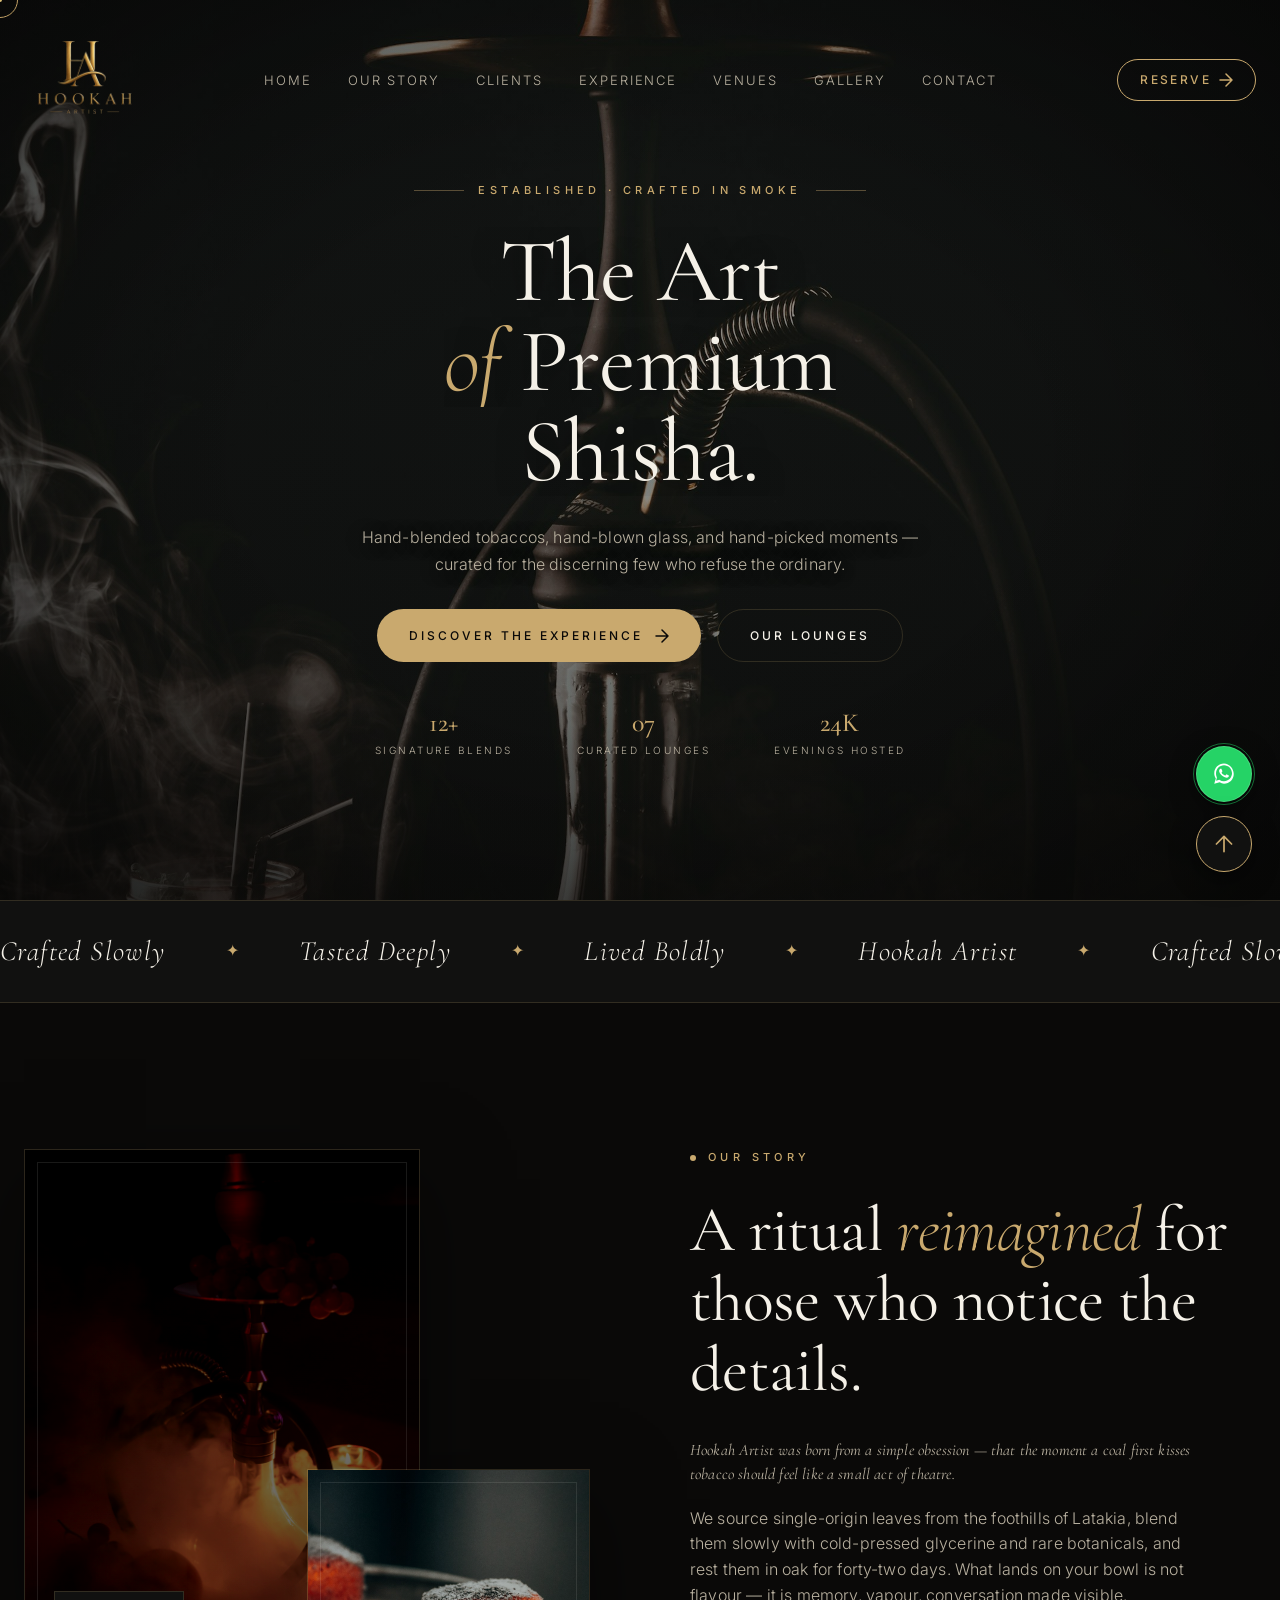
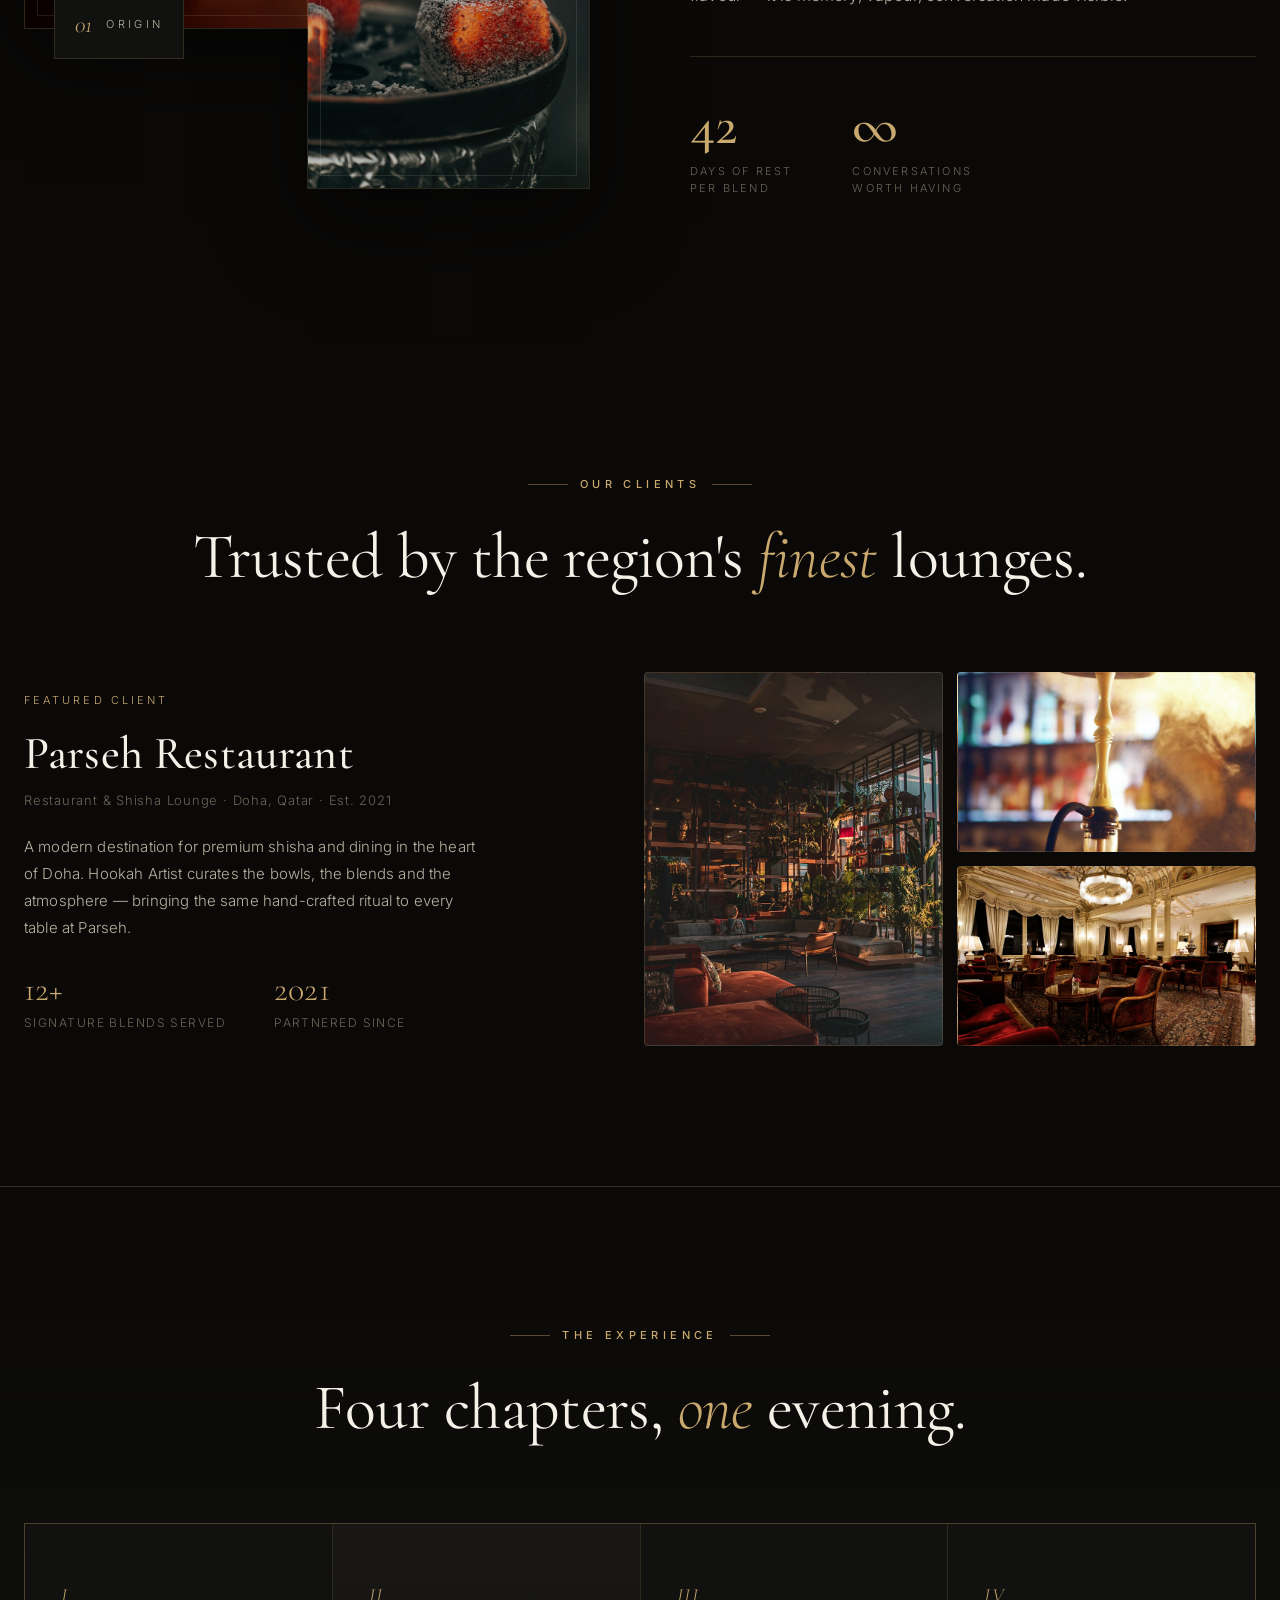
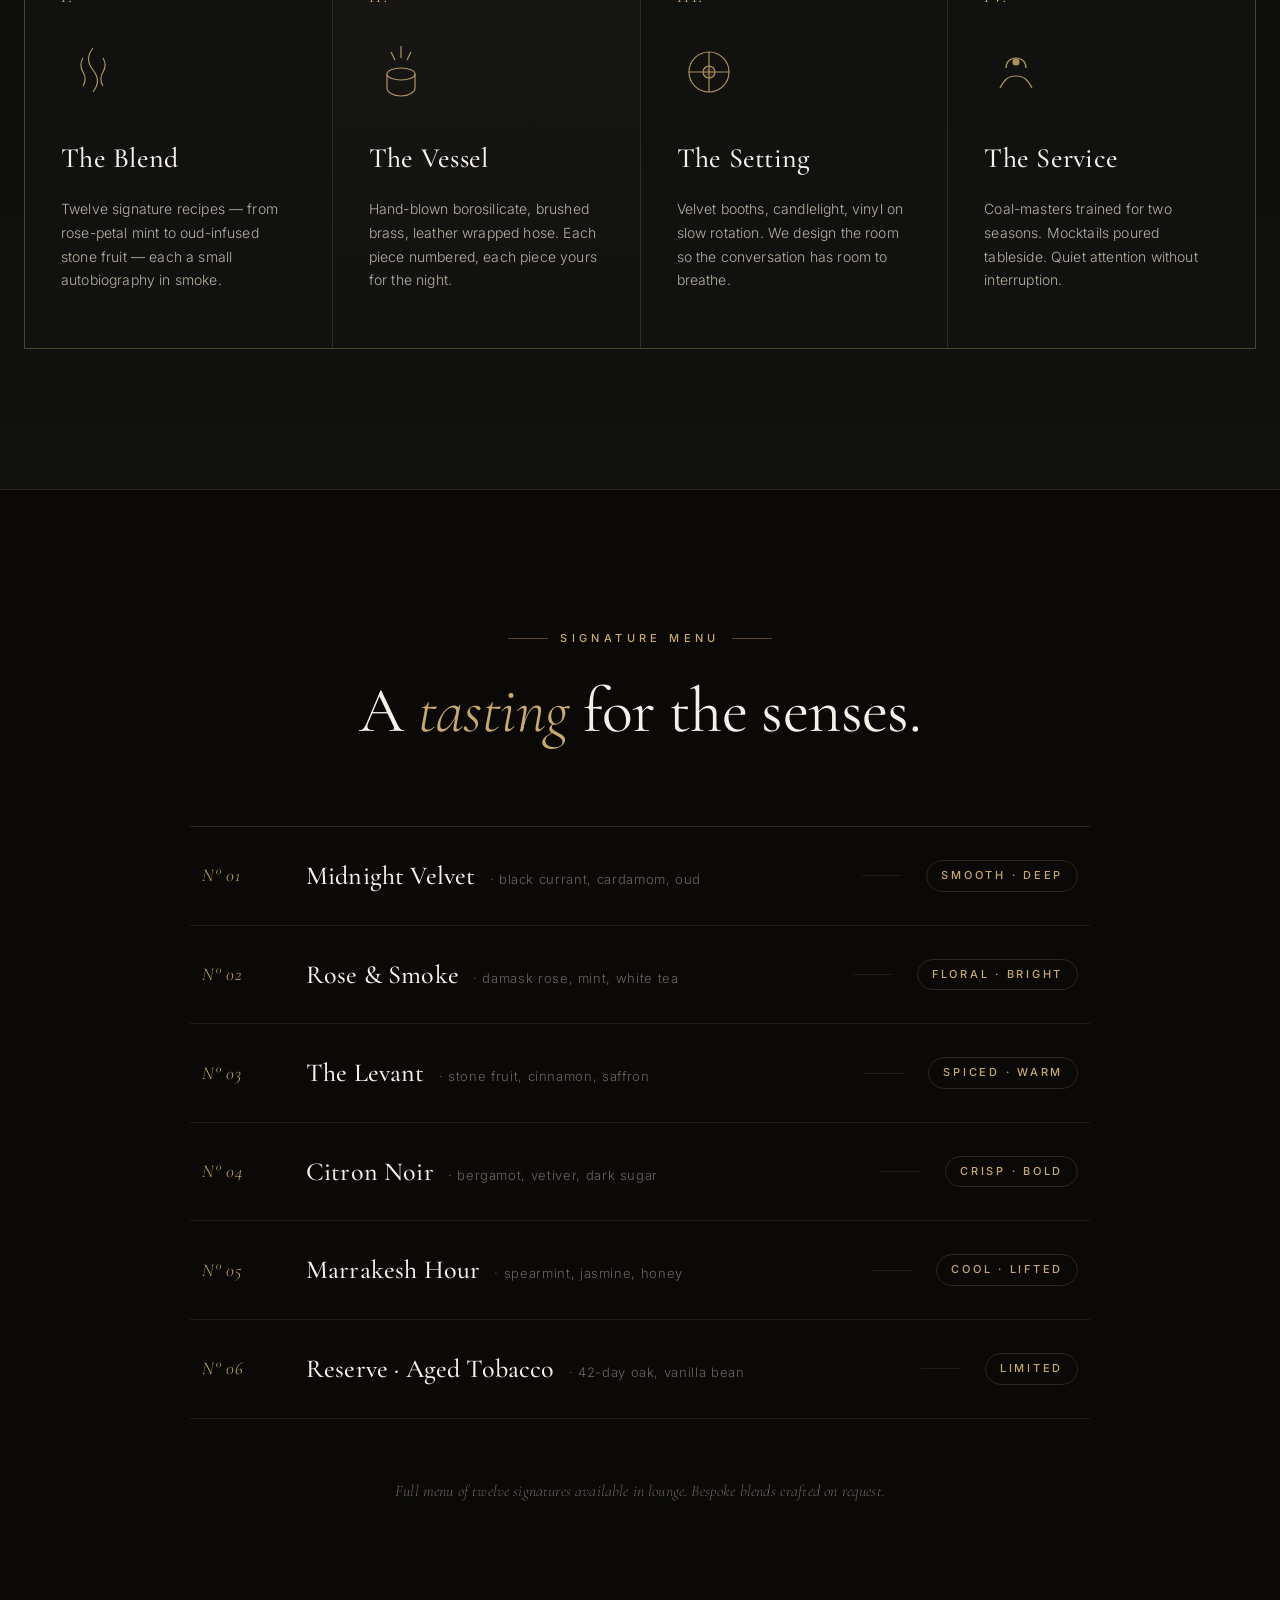
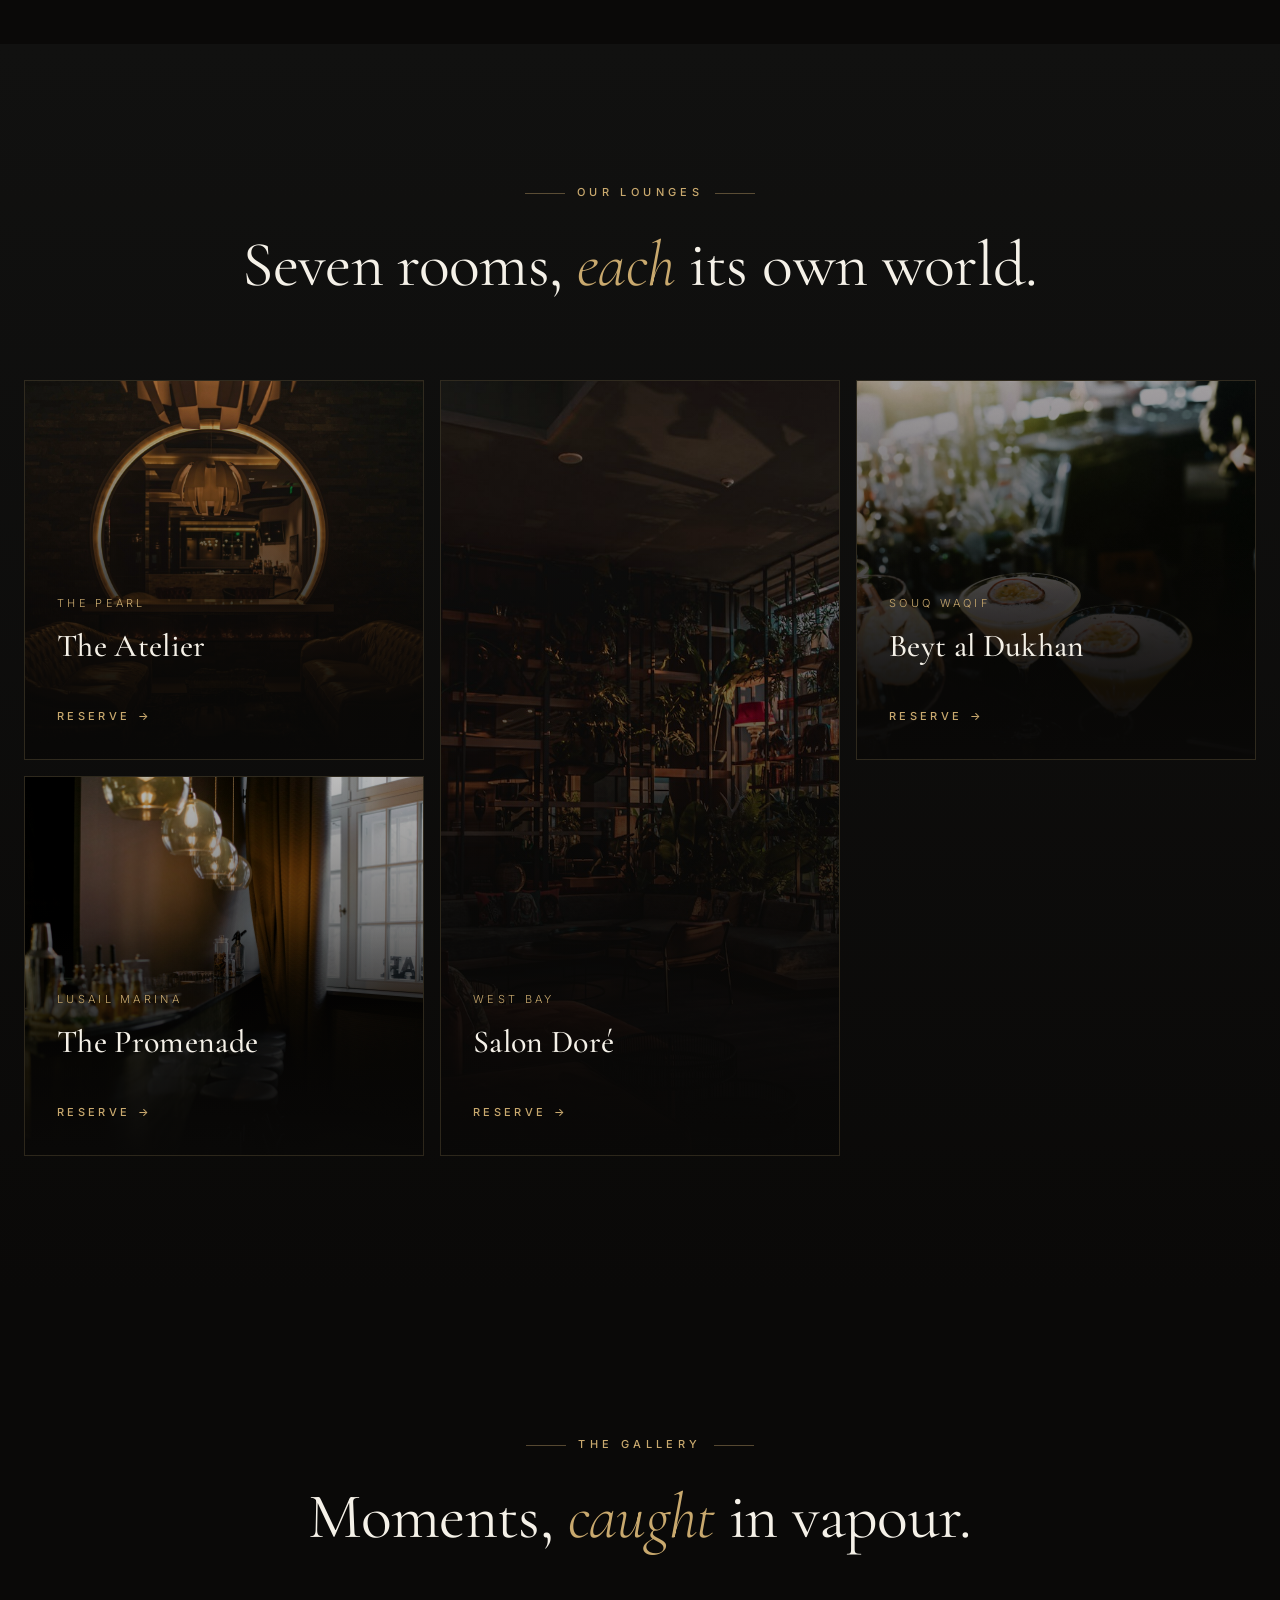
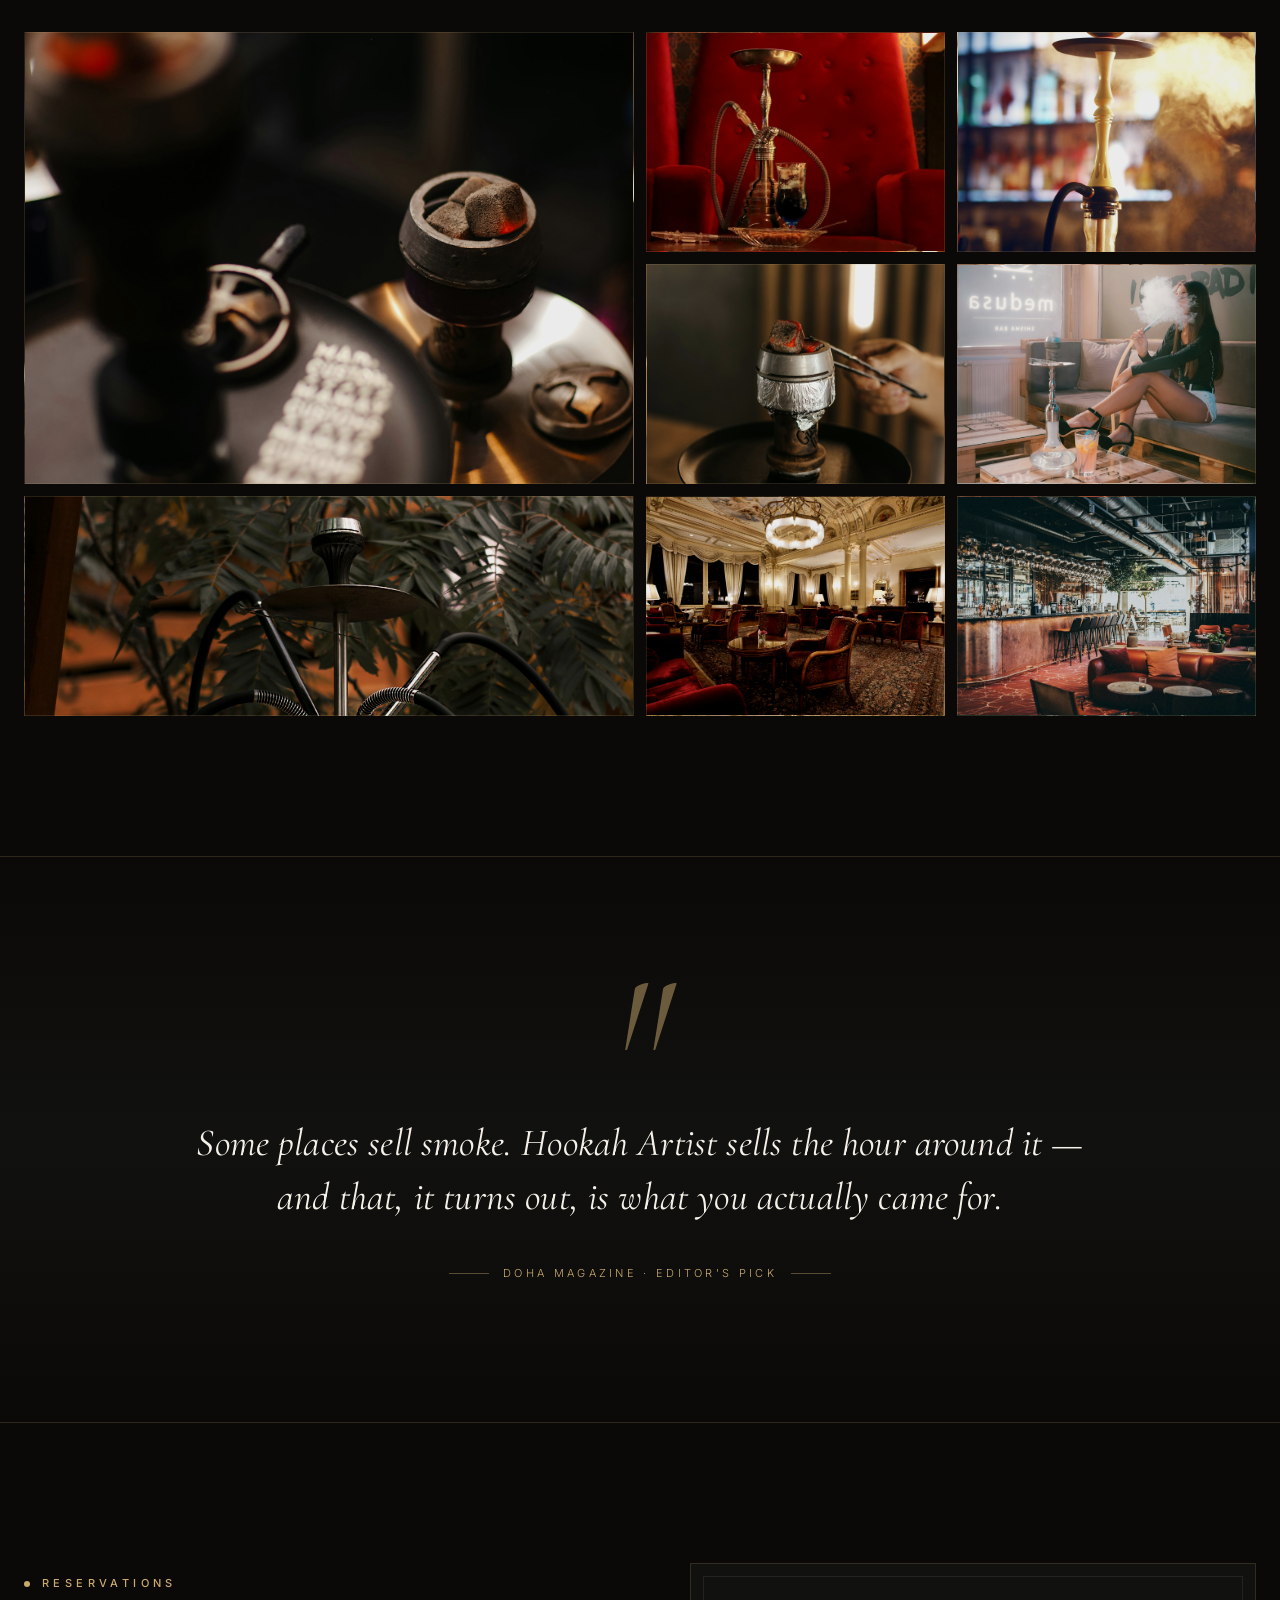
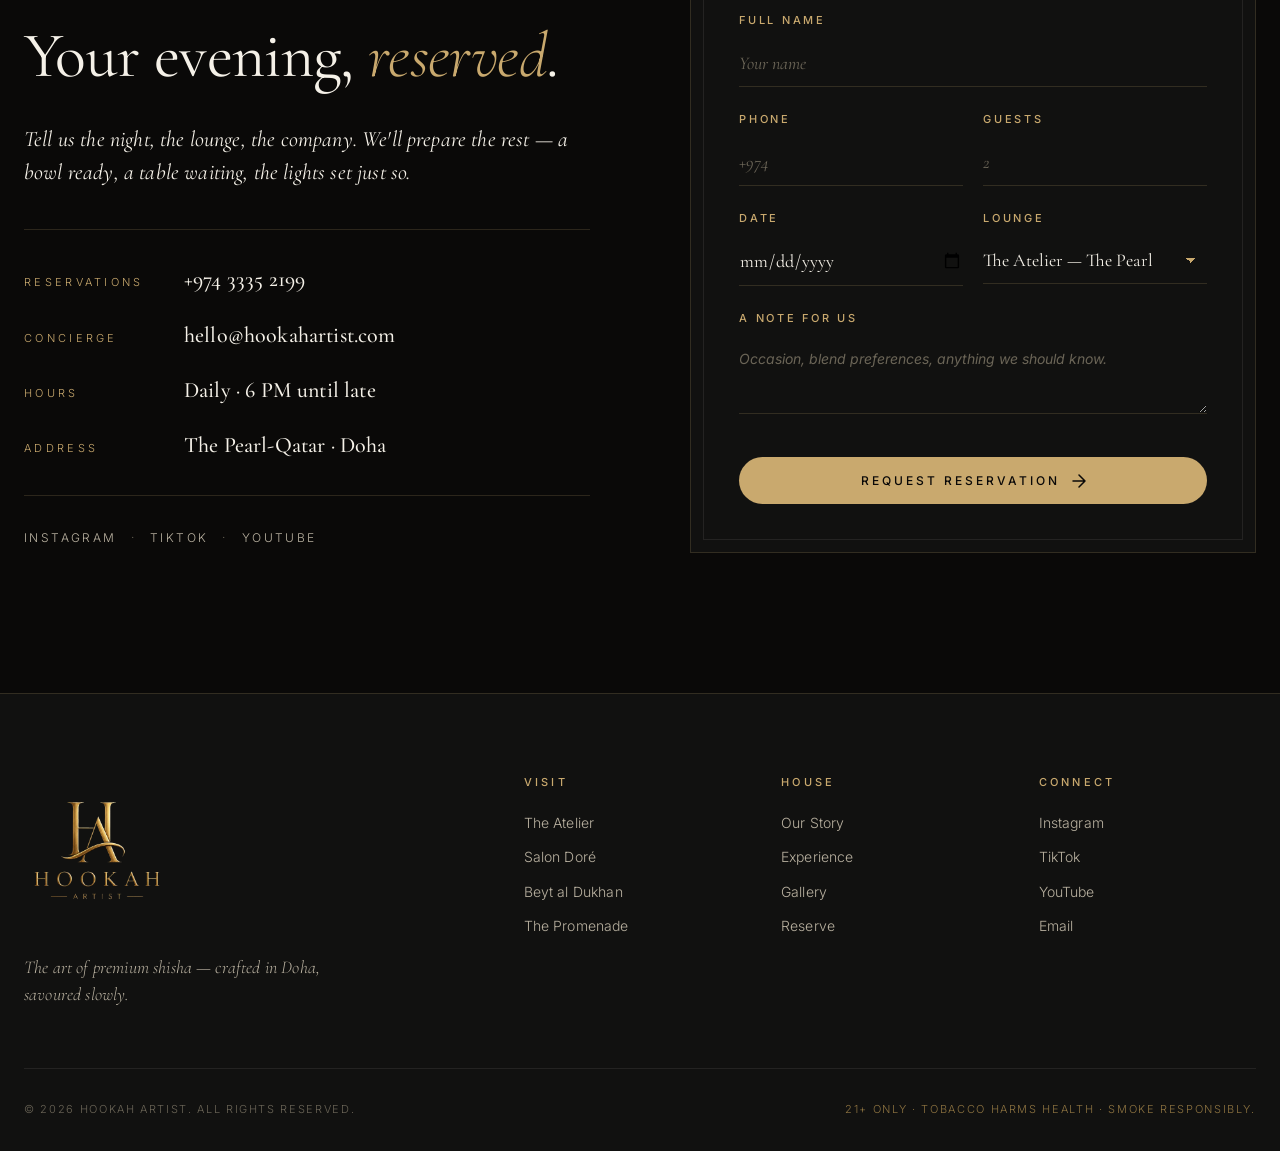
==== commit d8adcacf: "Update index.html" ====
--- a/index.html
+++ b/index.html
@@ -1,6 +1,7 @@
 <!DOCTYPE html>
 <html lang="en">
 <head>
+  <meta name="google-site-verification" content="cQ2dO9KQvIZ-9OAVUuhLBgJbIneWHVFcGGB4s4OVEOk" />
   <meta charset="UTF-8" />
   <meta name="viewport" content="width=device-width, initial-scale=1.0" />
   <meta name="description" content="Hookah Artist — A luxury shisha & hookah experience. Premium blends, curated lounges, unforgettable evenings." />
